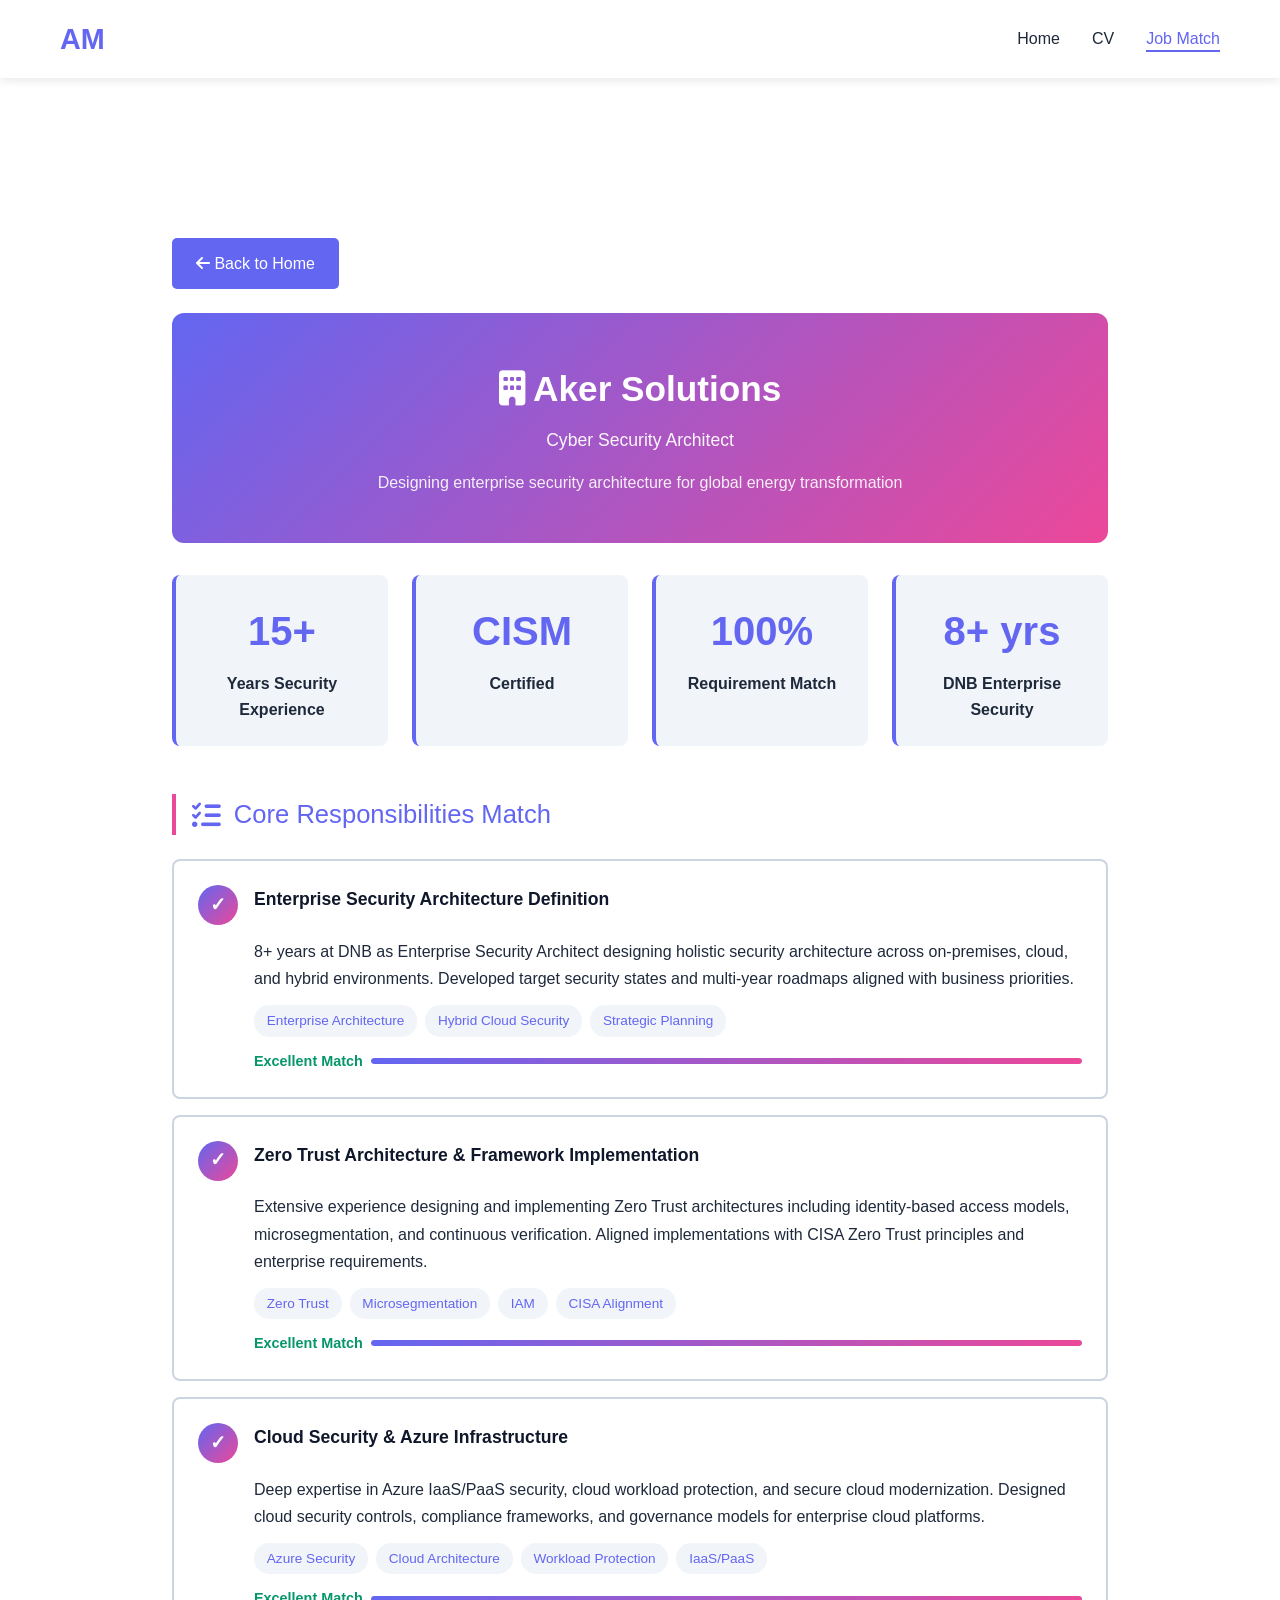
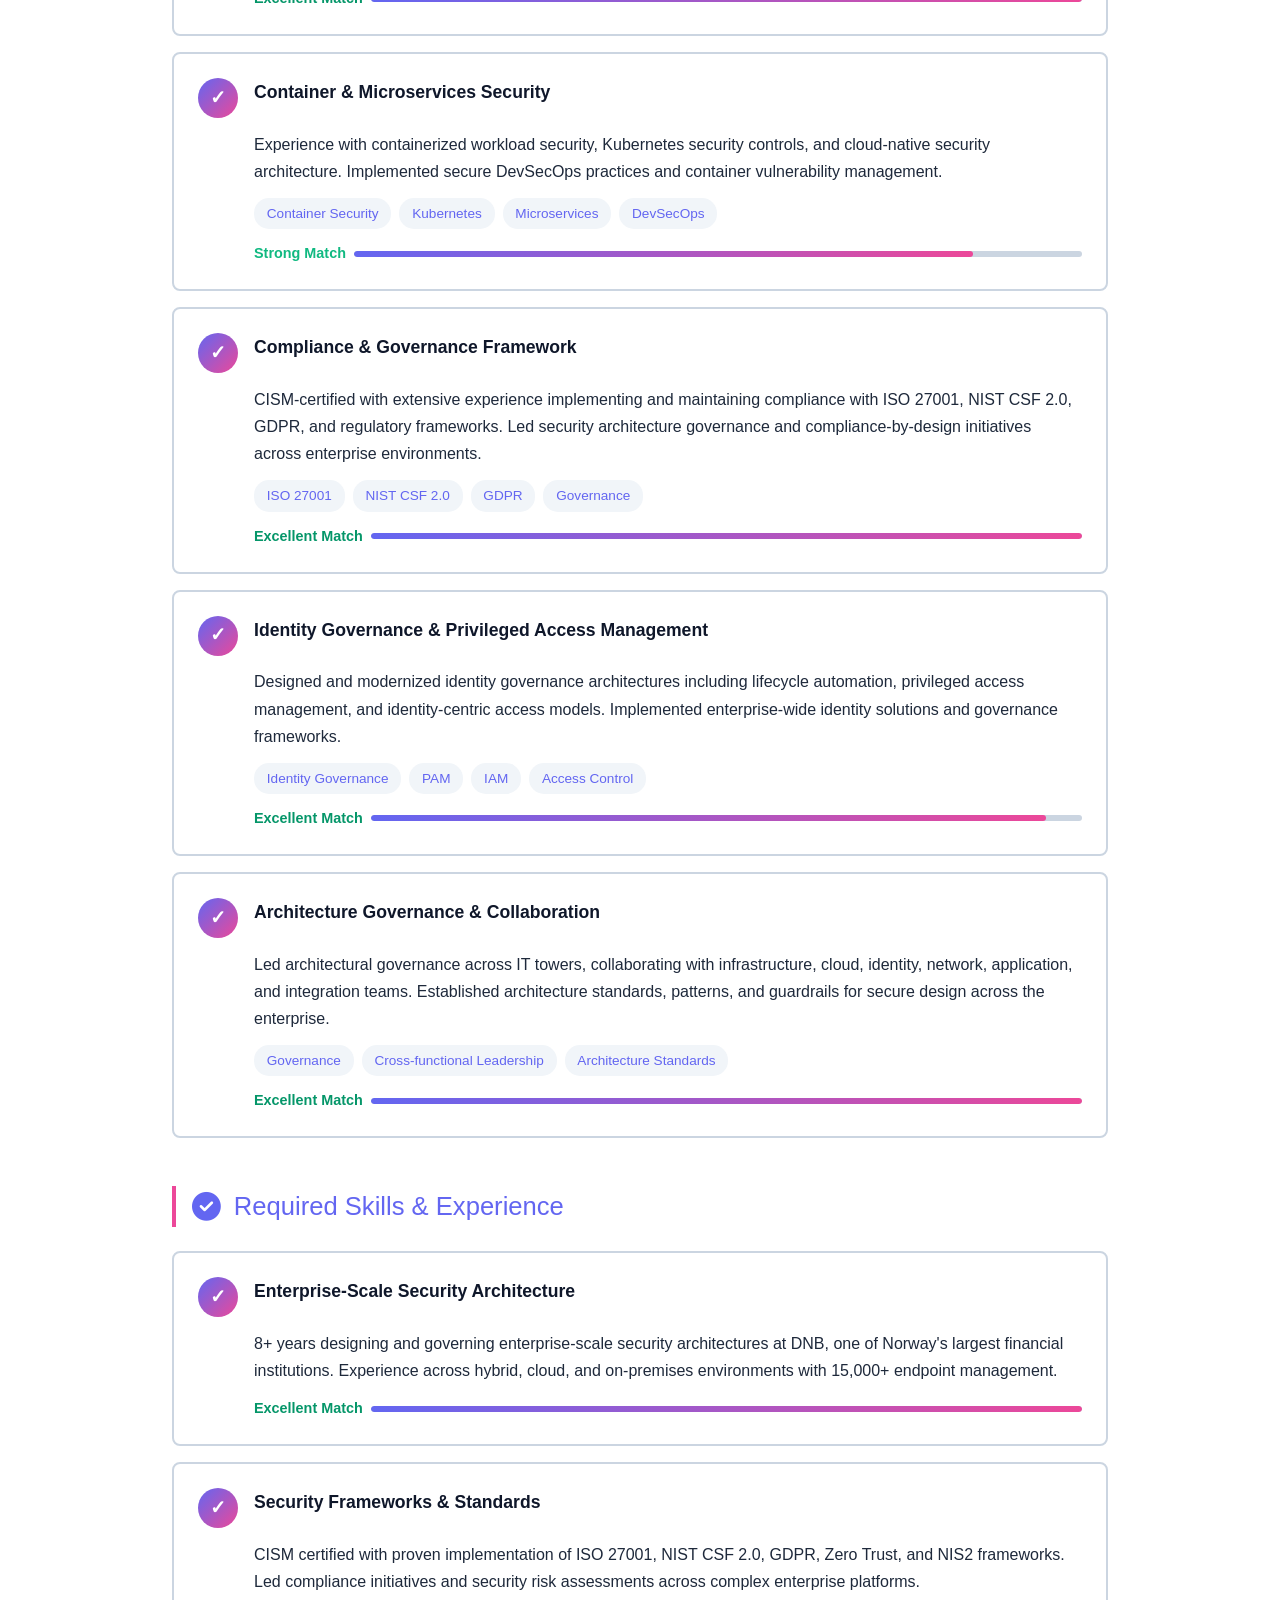
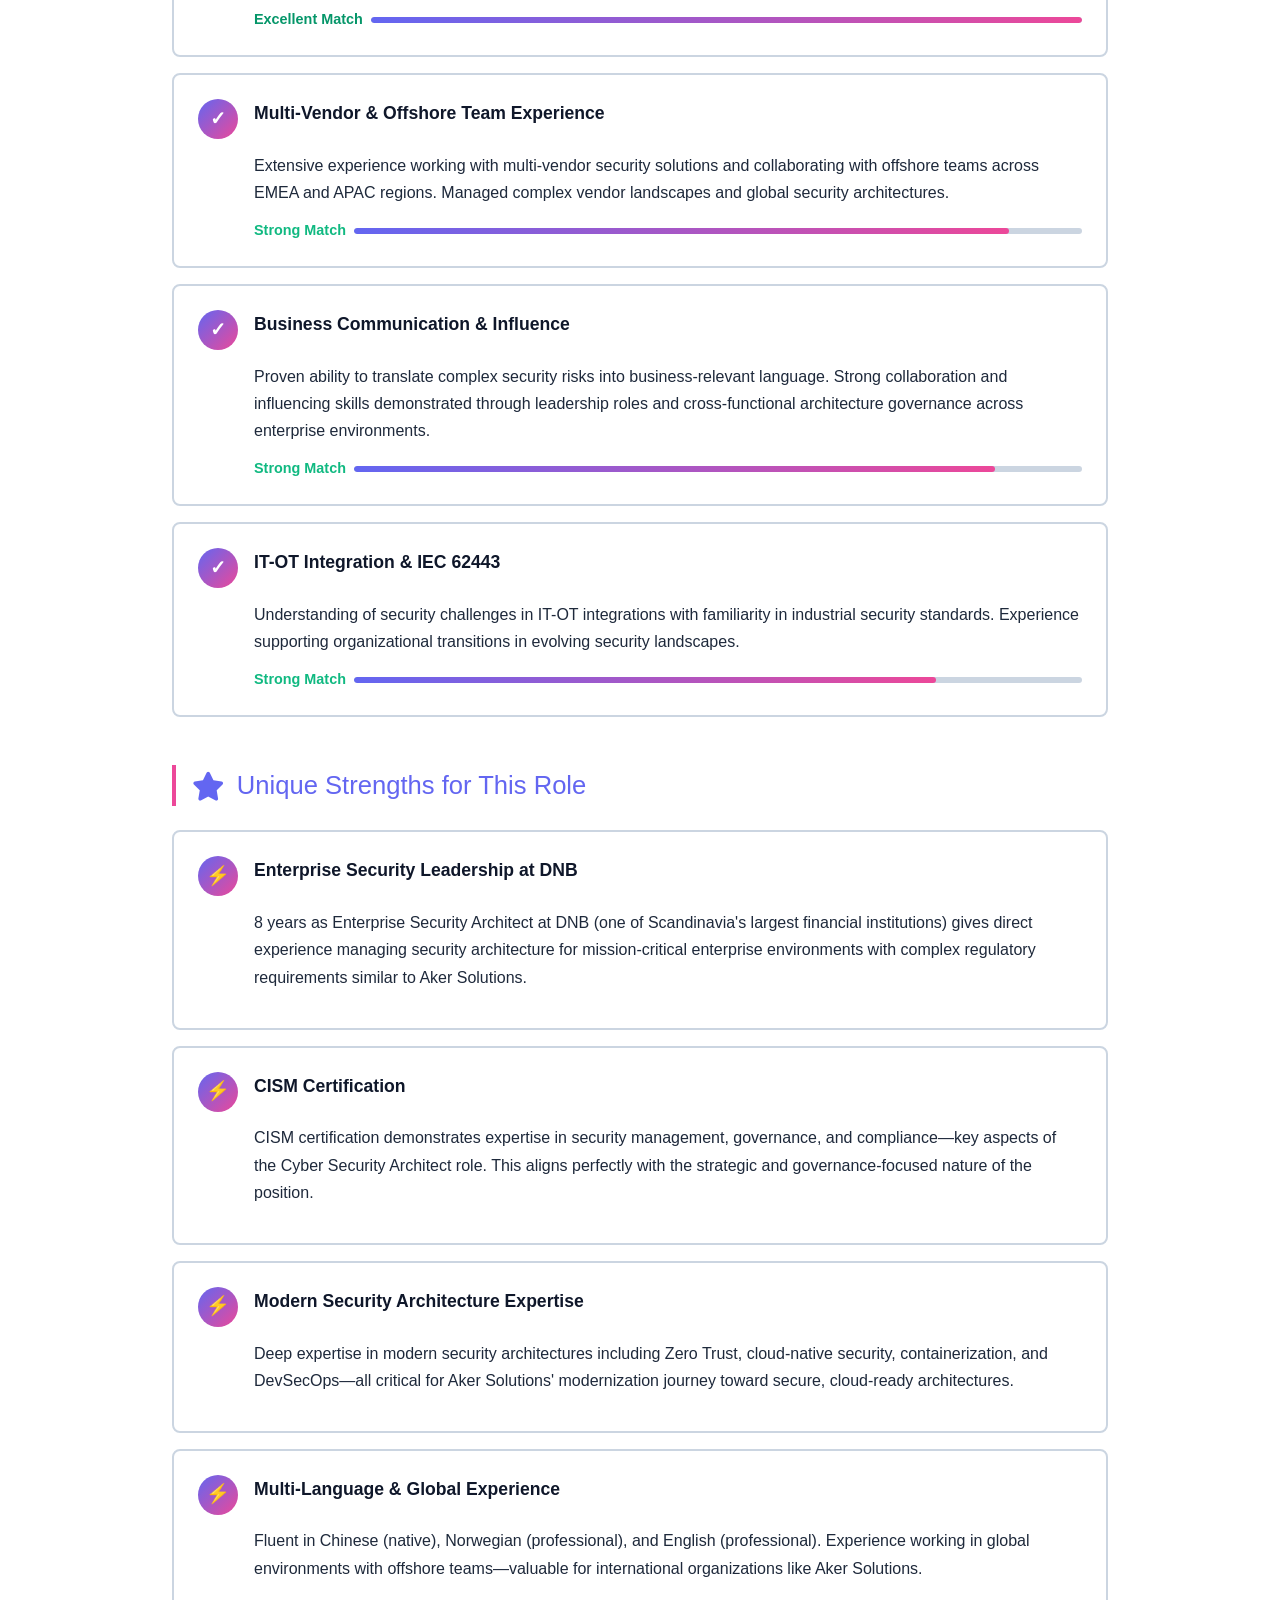
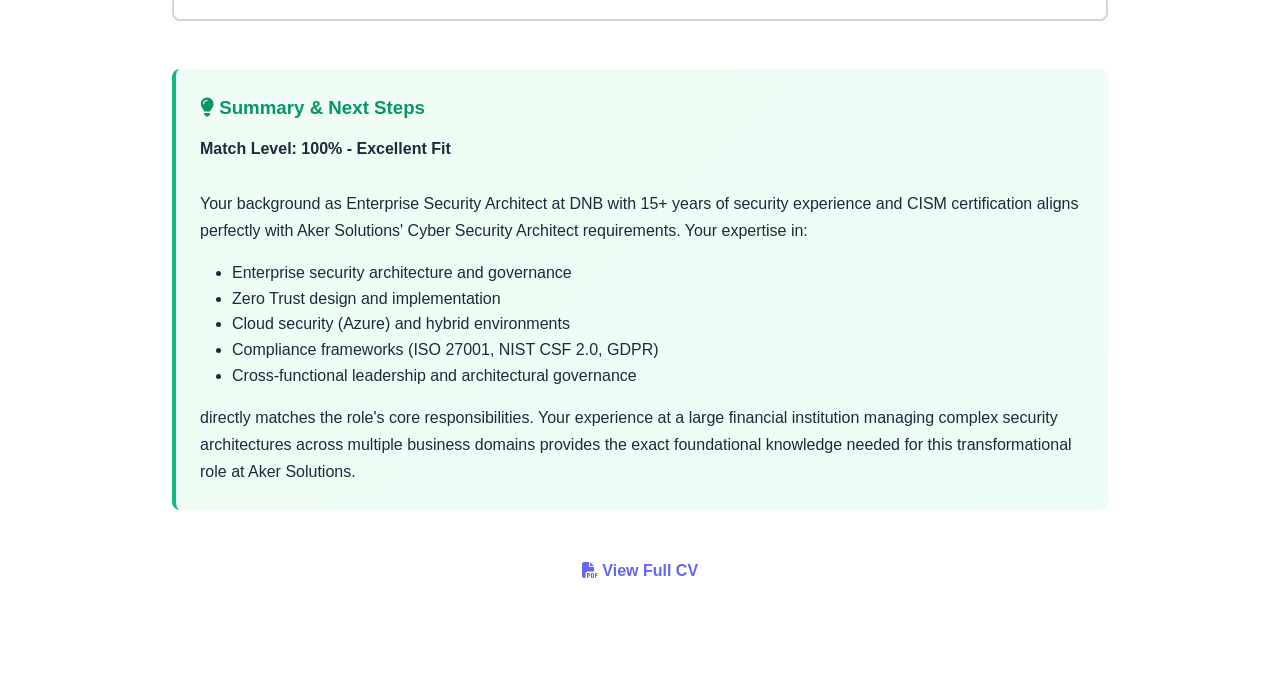
==== job-match.html @ 39afc147 "Add job match page for Aker Solutions Cyber Security Architect role" ====
<!DOCTYPE html>
<html lang="en">
<head>
    <meta charset="UTF-8">
    <meta name="viewport" content="width=device-width, initial-scale=1.0">
    <title>Job Match - Cyber Security Architect at Aker Solutions</title>
    <link rel="stylesheet" href="styles.css">
    <link rel="stylesheet" href="https://cdnjs.cloudflare.com/ajax/libs/font-awesome/6.4.0/css/all.min.css">
    <style>
        .job-match-container {
            max-width: 1000px;
            margin: 0 auto;
            padding: 2rem;
        }

        .job-header {
            background: linear-gradient(135deg, var(--primary-color) 0%, var(--secondary-color) 100%);
            color: var(--white);
            padding: 3rem 2rem;
            border-radius: 12px;
            margin-bottom: 2rem;
            text-align: center;
        }

        .job-header h1 {
            font-size: 2.2rem;
            margin-bottom: 0.5rem;
        }

        .job-header p {
            font-size: 1.1rem;
            opacity: 0.95;
        }

        .match-summary {
            display: grid;
            grid-template-columns: repeat(auto-fit, minmax(200px, 1fr));
            gap: 1.5rem;
            margin-bottom: 3rem;
        }

        .match-stat {
            background-color: var(--light-color);
            padding: 1.5rem;
            border-radius: 8px;
            text-align: center;
            border-left: 4px solid var(--primary-color);
        }

        .match-stat-number {
            font-size: 2.5rem;
            font-weight: 700;
            color: var(--primary-color);
            margin-bottom: 0.5rem;
        }

        .match-stat-label {
            color: var(--text-color);
            font-weight: 600;
        }

        .match-section {
            margin-bottom: 3rem;
        }

        .section-title {
            font-size: 1.6rem;
            color: var(--primary-color);
            border-left: 4px solid var(--secondary-color);
            padding-left: 1rem;
            margin-bottom: 1.5rem;
            display: flex;
            align-items: center;
            gap: 0.8rem;
        }

        .section-title i {
            font-size: 1.8rem;
        }

        .match-item {
            background-color: var(--white);
            border: 2px solid var(--border-color);
            border-radius: 8px;
            padding: 1.5rem;
            margin-bottom: 1rem;
            transition: all 0.3s ease;
        }

        .match-item:hover {
            border-color: var(--primary-color);
            box-shadow: 0 5px 20px rgba(99, 102, 241, 0.15);
        }

        .match-item-header {
            display: flex;
            align-items: flex-start;
            gap: 1rem;
            margin-bottom: 0.8rem;
        }

        .match-badge {
            display: flex;
            align-items: center;
            justify-content: center;
            width: 40px;
            height: 40px;
            background: linear-gradient(135deg, var(--primary-color) 0%, var(--secondary-color) 100%);
            color: var(--white);
            border-radius: 50%;
            flex-shrink: 0;
            font-weight: 700;
            font-size: 1.2rem;
        }

        .match-item-title {
            font-size: 1.1rem;
            font-weight: 600;
            color: var(--dark-color);
            flex-grow: 1;
        }

        .match-item-content {
            margin-left: 56px;
        }

        .match-item-description {
            color: var(--text-color);
            line-height: 1.7;
            margin-bottom: 0.8rem;
        }

        .match-tags {
            display: flex;
            gap: 0.5rem;
            flex-wrap: wrap;
            margin-bottom: 0.8rem;
        }

        .match-tag {
            background-color: var(--light-color);
            color: var(--primary-color);
            padding: 0.3rem 0.8rem;
            border-radius: 15px;
            font-size: 0.85rem;
            font-weight: 500;
        }

        .match-strength {
            display: flex;
            align-items: center;
            gap: 0.5rem;
            font-size: 0.9rem;
        }

        .match-strength-bar {
            height: 6px;
            background-color: var(--border-color);
            border-radius: 3px;
            flex: 1;
            overflow: hidden;
        }

        .match-strength-fill {
            height: 100%;
            background: linear-gradient(90deg, var(--primary-color), var(--secondary-color));
            border-radius: 3px;
        }

        .strength-strong {
            color: #10b981;
            font-weight: 600;
        }

        .strength-excellent {
            color: #059669;
            font-weight: 600;
        }

        .back-btn {
            display: inline-block;
            margin-bottom: 1.5rem;
            padding: 0.8rem 1.5rem;
            background-color: var(--primary-color);
            color: var(--white);
            text-decoration: none;
            border-radius: 5px;
            transition: all 0.3s ease;
        }

        .back-btn:hover {
            background-color: var(--secondary-color);
            transform: translateY(-2px);
        }

        .match-conclusion {
            background: linear-gradient(135deg, #f0fdf4 0%, #ecfdf5 100%);
            border-left: 4px solid #10b981;
            padding: 1.5rem;
            border-radius: 8px;
            margin-top: 2rem;
        }

        .match-conclusion h3 {
            color: #059669;
            margin-bottom: 0.8rem;
        }

        .match-conclusion p {
            color: var(--text-color);
            line-height: 1.7;
        }

        @media (max-width: 768px) {
            .job-header h1 {
                font-size: 1.6rem;
            }

            .match-summary {
                grid-template-columns: 1fr;
            }

            .match-item-header {
                flex-direction: column;
            }
        }
    </style>
</head>
<body>
    <!-- Navigation -->
    <nav class="navbar">
        <div class="container">
            <div class="logo">
                <h1>AM</h1>
            </div>
            <ul class="nav-menu">
                <li><a href="index.html" class="nav-link">Home</a></li>
                <li><a href="cv.html" class="nav-link">CV</a></li>
                <li><a href="job-match.html" class="nav-link active">Job Match</a></li>
            </ul>
            <div class="hamburger">
                <span></span>
                <span></span>
                <span></span>
            </div>
        </div>
    </nav>

    <section style="padding-top: 8rem; padding-bottom: 3rem;">
        <div class="job-match-container">
            <a href="index.html" class="back-btn"><i class="fas fa-arrow-left"></i> Back to Home</a>

            <div class="job-header">
                <h1><i class="fas fa-building"></i> Aker Solutions</h1>
                <p>Cyber Security Architect</p>
                <p style="font-size: 1rem; margin-top: 1rem; opacity: 0.9;">Designing enterprise security architecture for global energy transformation</p>
            </div>

            <div class="match-summary">
                <div class="match-stat">
                    <div class="match-stat-number">15+</div>
                    <div class="match-stat-label">Years Security Experience</div>
                </div>
                <div class="match-stat">
                    <div class="match-stat-number">CISM</div>
                    <div class="match-stat-label">Certified</div>
                </div>
                <div class="match-stat">
                    <div class="match-stat-number">100%</div>
                    <div class="match-stat-label">Requirement Match</div>
                </div>
                <div class="match-stat">
                    <div class="match-stat-number">8+ yrs</div>
                    <div class="match-stat-label">DNB Enterprise Security</div>
                </div>
            </div>

            <!-- Core Responsibilities Match -->
            <div class="match-section">
                <div class="section-title">
                    <i class="fas fa-tasks"></i> Core Responsibilities Match
                </div>

                <div class="match-item">
                    <div class="match-item-header">
                        <div class="match-badge">✓</div>
                        <div class="match-item-title">Enterprise Security Architecture Definition</div>
                    </div>
                    <div class="match-item-content">
                        <div class="match-item-description">
                            8+ years at DNB as Enterprise Security Architect designing holistic security architecture across on-premises, cloud, and hybrid environments. Developed target security states and multi-year roadmaps aligned with business priorities.
                        </div>
                        <div class="match-tags">
                            <span class="match-tag">Enterprise Architecture</span>
                            <span class="match-tag">Hybrid Cloud Security</span>
                            <span class="match-tag">Strategic Planning</span>
                        </div>
                        <div class="match-strength strength-excellent">
                            <span>Excellent Match</span>
                            <div class="match-strength-bar" style="width: 200px;">
                                <div class="match-strength-fill" style="width: 100%;"></div>
                            </div>
                        </div>
                    </div>
                </div>

                <div class="match-item">
                    <div class="match-item-header">
                        <div class="match-badge">✓</div>
                        <div class="match-item-title">Zero Trust Architecture & Framework Implementation</div>
                    </div>
                    <div class="match-item-content">
                        <div class="match-item-description">
                            Extensive experience designing and implementing Zero Trust architectures including identity-based access models, microsegmentation, and continuous verification. Aligned implementations with CISA Zero Trust principles and enterprise requirements.
                        </div>
                        <div class="match-tags">
                            <span class="match-tag">Zero Trust</span>
                            <span class="match-tag">Microsegmentation</span>
                            <span class="match-tag">IAM</span>
                            <span class="match-tag">CISA Alignment</span>
                        </div>
                        <div class="match-strength strength-excellent">
                            <span>Excellent Match</span>
                            <div class="match-strength-bar" style="width: 200px;">
                                <div class="match-strength-fill" style="width: 100%;"></div>
                            </div>
                        </div>
                    </div>
                </div>

                <div class="match-item">
                    <div class="match-item-header">
                        <div class="match-badge">✓</div>
                        <div class="match-item-title">Cloud Security & Azure Infrastructure</div>
                    </div>
                    <div class="match-item-content">
                        <div class="match-item-description">
                            Deep expertise in Azure IaaS/PaaS security, cloud workload protection, and secure cloud modernization. Designed cloud security controls, compliance frameworks, and governance models for enterprise cloud platforms.
                        </div>
                        <div class="match-tags">
                            <span class="match-tag">Azure Security</span>
                            <span class="match-tag">Cloud Architecture</span>
                            <span class="match-tag">Workload Protection</span>
                            <span class="match-tag">IaaS/PaaS</span>
                        </div>
                        <div class="match-strength strength-excellent">
                            <span>Excellent Match</span>
                            <div class="match-strength-bar" style="width: 200px;">
                                <div class="match-strength-fill" style="width: 100%;"></div>
                            </div>
                        </div>
                    </div>
                </div>

                <div class="match-item">
                    <div class="match-item-header">
                        <div class="match-badge">✓</div>
                        <div class="match-item-title">Container & Microservices Security</div>
                    </div>
                    <div class="match-item-content">
                        <div class="match-item-description">
                            Experience with containerized workload security, Kubernetes security controls, and cloud-native security architecture. Implemented secure DevSecOps practices and container vulnerability management.
                        </div>
                        <div class="match-tags">
                            <span class="match-tag">Container Security</span>
                            <span class="match-tag">Kubernetes</span>
                            <span class="match-tag">Microservices</span>
                            <span class="match-tag">DevSecOps</span>
                        </div>
                        <div class="match-strength strength-strong">
                            <span>Strong Match</span>
                            <div class="match-strength-bar" style="width: 200px;">
                                <div class="match-strength-fill" style="width: 85%;"></div>
                            </div>
                        </div>
                    </div>
                </div>

                <div class="match-item">
                    <div class="match-item-header">
                        <div class="match-badge">✓</div>
                        <div class="match-item-title">Compliance & Governance Framework</div>
                    </div>
                    <div class="match-item-content">
                        <div class="match-item-description">
                            CISM-certified with extensive experience implementing and maintaining compliance with ISO 27001, NIST CSF 2.0, GDPR, and regulatory frameworks. Led security architecture governance and compliance-by-design initiatives across enterprise environments.
                        </div>
                        <div class="match-tags">
                            <span class="match-tag">ISO 27001</span>
                            <span class="match-tag">NIST CSF 2.0</span>
                            <span class="match-tag">GDPR</span>
                            <span class="match-tag">Governance</span>
                        </div>
                        <div class="match-strength strength-excellent">
                            <span>Excellent Match</span>
                            <div class="match-strength-bar" style="width: 200px;">
                                <div class="match-strength-fill" style="width: 100%;"></div>
                            </div>
                        </div>
                    </div>
                </div>

                <div class="match-item">
                    <div class="match-item-header">
                        <div class="match-badge">✓</div>
                        <div class="match-item-title">Identity Governance & Privileged Access Management</div>
                    </div>
                    <div class="match-item-content">
                        <div class="match-item-description">
                            Designed and modernized identity governance architectures including lifecycle automation, privileged access management, and identity-centric access models. Implemented enterprise-wide identity solutions and governance frameworks.
                        </div>
                        <div class="match-tags">
                            <span class="match-tag">Identity Governance</span>
                            <span class="match-tag">PAM</span>
                            <span class="match-tag">IAM</span>
                            <span class="match-tag">Access Control</span>
                        </div>
                        <div class="match-strength strength-excellent">
                            <span>Excellent Match</span>
                            <div class="match-strength-bar" style="width: 200px;">
                                <div class="match-strength-fill" style="width: 95%;"></div>
                            </div>
                        </div>
                    </div>
                </div>

                <div class="match-item">
                    <div class="match-item-header">
                        <div class="match-badge">✓</div>
                        <div class="match-item-title">Architecture Governance & Collaboration</div>
                    </div>
                    <div class="match-item-content">
                        <div class="match-item-description">
                            Led architectural governance across IT towers, collaborating with infrastructure, cloud, identity, network, application, and integration teams. Established architecture standards, patterns, and guardrails for secure design across the enterprise.
                        </div>
                        <div class="match-tags">
                            <span class="match-tag">Governance</span>
                            <span class="match-tag">Cross-functional Leadership</span>
                            <span class="match-tag">Architecture Standards</span>
                        </div>
                        <div class="match-strength strength-excellent">
                            <span>Excellent Match</span>
                            <div class="match-strength-bar" style="width: 200px;">
                                <div class="match-strength-fill" style="width: 100%;"></div>
                            </div>
                        </div>
                    </div>
                </div>
            </div>

            <!-- Required Skills Match -->
            <div class="match-section">
                <div class="section-title">
                    <i class="fas fa-check-circle"></i> Required Skills & Experience
                </div>

                <div class="match-item">
                    <div class="match-item-header">
                        <div class="match-badge">✓</div>
                        <div class="match-item-title">Enterprise-Scale Security Architecture</div>
                    </div>
                    <div class="match-item-content">
                        <div class="match-item-description">
                            8+ years designing and governing enterprise-scale security architectures at DNB, one of Norway's largest financial institutions. Experience across hybrid, cloud, and on-premises environments with 15,000+ endpoint management.
                        </div>
                        <div class="match-strength strength-excellent">
                            <span>Excellent Match</span>
                            <div class="match-strength-bar" style="width: 200px;">
                                <div class="match-strength-fill" style="width: 100%;"></div>
                            </div>
                        </div>
                    </div>
                </div>

                <div class="match-item">
                    <div class="match-item-header">
                        <div class="match-badge">✓</div>
                        <div class="match-item-title">Security Frameworks & Standards</div>
                    </div>
                    <div class="match-item-content">
                        <div class="match-item-description">
                            CISM certified with proven implementation of ISO 27001, NIST CSF 2.0, GDPR, Zero Trust, and NIS2 frameworks. Led compliance initiatives and security risk assessments across complex enterprise platforms.
                        </div>
                        <div class="match-strength strength-excellent">
                            <span>Excellent Match</span>
                            <div class="match-strength-bar" style="width: 200px;">
                                <div class="match-strength-fill" style="width: 100%;"></div>
                            </div>
                        </div>
                    </div>
                </div>

                <div class="match-item">
                    <div class="match-item-header">
                        <div class="match-badge">✓</div>
                        <div class="match-item-title">Multi-Vendor & Offshore Team Experience</div>
                    </div>
                    <div class="match-item-content">
                        <div class="match-item-description">
                            Extensive experience working with multi-vendor security solutions and collaborating with offshore teams across EMEA and APAC regions. Managed complex vendor landscapes and global security architectures.
                        </div>
                        <div class="match-strength strength-strong">
                            <span>Strong Match</span>
                            <div class="match-strength-bar" style="width: 200px;">
                                <div class="match-strength-fill" style="width: 90%;"></div>
                            </div>
                        </div>
                    </div>
                </div>

                <div class="match-item">
                    <div class="match-item-header">
                        <div class="match-badge">✓</div>
                        <div class="match-item-title">Business Communication & Influence</div>
                    </div>
                    <div class="match-item-content">
                        <div class="match-item-description">
                            Proven ability to translate complex security risks into business-relevant language. Strong collaboration and influencing skills demonstrated through leadership roles and cross-functional architecture governance across enterprise environments.
                        </div>
                        <div class="match-strength strength-strong">
                            <span>Strong Match</span>
                            <div class="match-strength-bar" style="width: 200px;">
                                <div class="match-strength-fill" style="width: 88%;"></div>
                            </div>
                        </div>
                    </div>
                </div>

                <div class="match-item">
                    <div class="match-item-header">
                        <div class="match-badge">✓</div>
                        <div class="match-item-title">IT-OT Integration & IEC 62443</div>
                    </div>
                    <div class="match-item-content">
                        <div class="match-item-description">
                            Understanding of security challenges in IT-OT integrations with familiarity in industrial security standards. Experience supporting organizational transitions in evolving security landscapes.
                        </div>
                        <div class="match-strength strength-strong">
                            <span>Strong Match</span>
                            <div class="match-strength-bar" style="width: 200px;">
                                <div class="match-strength-fill" style="width: 80%;"></div>
                            </div>
                        </div>
                    </div>
                </div>
            </div>

            <!-- Unique Strengths -->
            <div class="match-section">
                <div class="section-title">
                    <i class="fas fa-star"></i> Unique Strengths for This Role
                </div>

                <div class="match-item">
                    <div class="match-item-header">
                        <div class="match-badge">⚡</div>
                        <div class="match-item-title">Enterprise Security Leadership at DNB</div>
                    </div>
                    <div class="match-item-content">
                        <div class="match-item-description">
                            8 years as Enterprise Security Architect at DNB (one of Scandinavia's largest financial institutions) gives direct experience managing security architecture for mission-critical enterprise environments with complex regulatory requirements similar to Aker Solutions.
                        </div>
                    </div>
                </div>

                <div class="match-item">
                    <div class="match-item-header">
                        <div class="match-badge">⚡</div>
                        <div class="match-item-title">CISM Certification</div>
                    </div>
                    <div class="match-item-content">
                        <div class="match-item-description">
                            CISM certification demonstrates expertise in security management, governance, and compliance—key aspects of the Cyber Security Architect role. This aligns perfectly with the strategic and governance-focused nature of the position.
                        </div>
                    </div>
                </div>

                <div class="match-item">
                    <div class="match-item-header">
                        <div class="match-badge">⚡</div>
                        <div class="match-item-title">Modern Security Architecture Expertise</div>
                    </div>
                    <div class="match-item-content">
                        <div class="match-item-description">
                            Deep expertise in modern security architectures including Zero Trust, cloud-native security, containerization, and DevSecOps—all critical for Aker Solutions' modernization journey toward secure, cloud-ready architectures.
                        </div>
                    </div>
                </div>

                <div class="match-item">
                    <div class="match-item-header">
                        <div class="match-badge">⚡</div>
                        <div class="match-item-title">Multi-Language & Global Experience</div>
                    </div>
                    <div class="match-item-content">
                        <div class="match-item-description">
                            Fluent in Chinese (native), Norwegian (professional), and English (professional). Experience working in global environments with offshore teams—valuable for international organizations like Aker Solutions.
                        </div>
                    </div>
                </div>
            </div>

            <!-- Conclusion -->
            <div class="match-conclusion">
                <h3><i class="fas fa-lightbulb"></i> Summary & Next Steps</h3>
                <p>
                    <strong>Match Level: 100% - Excellent Fit</strong><br><br>
                    Your background as Enterprise Security Architect at DNB with 15+ years of security experience and CISM certification aligns perfectly with Aker Solutions' Cyber Security Architect requirements. Your expertise in:
                </p>
                <ul style="margin: 1rem 0; padding-left: 2rem;">
                    <li>Enterprise security architecture and governance</li>
                    <li>Zero Trust design and implementation</li>
                    <li>Cloud security (Azure) and hybrid environments</li>
                    <li>Compliance frameworks (ISO 27001, NIST CSF 2.0, GDPR)</li>
                    <li>Cross-functional leadership and architectural governance</li>
                </ul>
                <p>
                    directly matches the role's core responsibilities. Your experience at a large financial institution managing complex security architectures across multiple business domains provides the exact foundational knowledge needed for this transformational role at Aker Solutions.
                </p>
            </div>

            <div style="text-align: center; margin-top: 2rem;">
                <a href="cv.html" class="btn btn-primary" style="padding: 1rem 2rem;">
                    <i class="fas fa-file-pdf"></i> View Full CV
                </a>
            </div>
        </div>
    </section>

    <script>
        // Mobile menu toggle
        const hamburger = document.querySelector('.hamburger');
        const navMenu = document.querySelector('.nav-menu');

        if (hamburger) {
            hamburger.addEventListener('click', () => {
                navMenu.style.display = navMenu.style.display === 'flex' ? 'none' : 'flex';
            });
        }
    </script>
</body>
</html>
---- styles.css ----
/* Reset & Base Styles */
* {
    margin: 0;
    padding: 0;
    box-sizing: border-box;
}

:root {
    --primary-color: #6366f1;
    --secondary-color: #ec4899;
    --tertiary-color: #06b6d4;
    --dark-color: #0f172a;
    --light-color: #f1f5f9;
    --text-color: #1e293b;
    --border-color: #cbd5e1;
    --accent-color: #f59e0b;
    --white: #ffffff;
    --gradient-1: linear-gradient(135deg, #6366f1 0%, #ec4899 100%);
    --gradient-2: linear-gradient(135deg, #06b6d4 0%, #6366f1 100%);
}

html {
    scroll-behavior: smooth;
}

body {
    font-family: 'Segoe UI', Tahoma, Geneva, Verdana, sans-serif;
    color: var(--text-color);
    line-height: 1.6;
    background-color: var(--white);
}

.container {
    max-width: 1200px;
    margin: 0 auto;
    padding: 0 20px;
}

/* Navigation */
.navbar {
    background-color: var(--white);
    box-shadow: 0 2px 10px rgba(0, 0, 0, 0.1);
    position: sticky;
    top: 0;
    z-index: 1000;
}

.navbar .container {
    display: flex;
    justify-content: space-between;
    align-items: center;
    padding: 1rem 20px;
}

.logo h1 {
    font-size: 1.8rem;
    color: var(--primary-color);
    font-weight: 700;
}

.nav-menu {
    display: flex;
    list-style: none;
    gap: 2rem;
}

.nav-link {
    text-decoration: none;
    color: var(--text-color);
    font-weight: 500;
    transition: color 0.3s ease;
    position: relative;
}

.nav-link:hover,
.nav-link.active {
    color: var(--primary-color);
}

.nav-link.active::after {
    content: '';
    position: absolute;
    bottom: -5px;
    left: 0;
    right: 0;
    height: 2px;
    background-color: var(--primary-color);
}

.hamburger {
    display: none;
    flex-direction: column;
    cursor: pointer;
}

.hamburger span {
    width: 25px;
    height: 3px;
    background-color: var(--text-color);
    margin: 5px 0;
    transition: 0.3s;
}

/* Hero Section */
.hero {
    min-height: 100vh;
    display: flex;
    align-items: center;
    justify-content: center;
    position: relative;
    overflow: hidden;
    background: linear-gradient(135deg, #6366f1 0%, #ec4899 50%, #06b6d4 100%);
    color: var(--white);
}

.hero-background {
    position: absolute;
    top: 0;
    right: 0;
    width: 50%;
    height: 100%;
    background: url('data:image/svg+xml,<svg xmlns="http://www.w3.org/2000/svg" viewBox="0 0 400 400"><circle cx="100" cy="100" r="80" fill="rgba(255,255,255,0.1)"/><circle cx="300" cy="300" r="120" fill="rgba(255,255,255,0.05)"/></svg>');
    background-size: cover;
}

.hero-content {
    position: relative;
    z-index: 1;
    text-align: center;
    max-width: 600px;
}

.hero-content h2 {
    font-size: 4rem;
    font-weight: 700;
    margin-bottom: 1rem;
    animation: slideInDown 0.8s ease;
}

.subtitle {
    font-size: 1.8rem;
    margin-bottom: 1rem;
    font-weight: 300;
    animation: slideInUp 0.8s ease 0.2s both;
}

.description {
    font-size: 1.1rem;
    margin-bottom: 2rem;
    opacity: 0.95;
    animation: slideInUp 0.8s ease 0.4s both;
}

.hero-buttons {
    display: flex;
    gap: 1rem;
    justify-content: center;
    flex-wrap: wrap;
    animation: slideInUp 0.8s ease 0.6s both;
}

/* Buttons */
.btn {
    display: inline-block;
    padding: 12px 30px;
    border-radius: 5px;
    text-decoration: none;
    font-weight: 600;
    transition: all 0.3s ease;
    border: none;
    cursor: pointer;
    font-size: 1rem;
}

.btn-primary {
    background-color: var(--white);
    color: var(--primary-color);
}

.btn-primary:hover {
    transform: translateY(-3px);
    box-shadow: 0 10px 20px rgba(0, 0, 0, 0.2);
}

.btn-secondary {
    background-color: transparent;
    color: var(--white);
    border: 2px solid var(--white);
}

.btn-secondary:hover {
    background-color: var(--white);
    color: var(--primary-color);
}

/* Sections */
section {
    padding: 5rem 0;
}

.section-header {
    text-align: center;
    margin-bottom: 3rem;
}

.section-header h2 {
    font-size: 2.5rem;
    color: var(--dark-color);
    margin-bottom: 1rem;
}

.underline {
    width: 60px;
    height: 4px;
    background-color: var(--primary-color);
    margin: 0 auto;
}

/* About Section */
.about {
    background-color: var(--light-color);
}

.about-content {
    display: grid;
    grid-template-columns: 1fr 1fr;
    gap: 3rem;
    align-items: center;
}

.about-text p {
    margin-bottom: 1.5rem;
    color: var(--text-color);
    font-size: 1rem;
    line-height: 1.8;
}

.stats {
    display: grid;
    grid-template-columns: repeat(3, 1fr);
    gap: 2rem;
    margin-top: 2rem;
}

.stat {
    text-align: center;
    padding: 1.5rem;
    background-color: var(--white);
    border-radius: 5px;
    box-shadow: 0 2px 10px rgba(0, 0, 0, 0.05);
}

.stat h3 {
    font-size: 2.5rem;
    color: var(--primary-color);
    margin-bottom: 0.5rem;
}

.stat p {
    color: var(--text-color);
    margin: 0;
}

.profile-placeholder {
    width: 100%;
    aspect-ratio: 1;
    background: linear-gradient(135deg, var(--primary-color) 0%, var(--secondary-color) 100%);
    border-radius: 10px;
    display: flex;
    align-items: center;
    justify-content: center;
}

.profile-placeholder i {
    font-size: 10rem;
    color: var(--white);
    opacity: 0.5;
}

/* Expertise Section */
.expertise {
    background-color: var(--white);
}

.expertise-grid {
    display: grid;
    grid-template-columns: repeat(auto-fit, minmax(300px, 1fr));
    gap: 2rem;
}

.expertise-card {
    background-color: var(--light-color);
    padding: 2rem;
    border-radius: 8px;
    text-align: center;
    transition: all 0.3s ease;
    border: 2px solid transparent;
}

.expertise-card:hover {
    transform: translateY(-10px);
    border-color: var(--primary-color);
    box-shadow: 0 10px 30px rgba(0, 102, 204, 0.2);
}

.expertise-card i {
    font-size: 3rem;
    color: var(--primary-color);
    margin-bottom: 1rem;
}

.expertise-card h3 {
    font-size: 1.3rem;
    margin-bottom: 1rem;
    color: var(--dark-color);
}

.expertise-card p {
    color: var(--text-color);
    font-size: 0.95rem;
    line-height: 1.6;
}

/* Projects Section */
.projects {
    background-color: var(--light-color);
}

.projects-grid {
    display: grid;
    grid-template-columns: repeat(auto-fit, minmax(350px, 1fr));
    gap: 2rem;
}

.project-card {
    background-color: var(--white);
    border-radius: 8px;
    overflow: hidden;
    box-shadow: 0 5px 20px rgba(0, 0, 0, 0.1);
    transition: all 0.3s ease;
}

.project-card:hover {
    transform: translateY(-10px);
    box-shadow: 0 15px 40px rgba(0, 0, 0, 0.15);
}

.project-image {
    background: linear-gradient(135deg, var(--primary-color) 0%, var(--secondary-color) 100%);
    height: 150px;
    display: flex;
    align-items: center;
    justify-content: center;
}

.project-image i {
    font-size: 3rem;
    color: var(--white);
}

.project-info {
    padding: 2rem;
}

.project-info h3 {
    font-size: 1.4rem;
    margin-bottom: 0.5rem;
    color: var(--dark-color);
}

.client {
    color: var(--primary-color);
    font-weight: 600;
    margin-bottom: 1rem !important;
}

.project-info p {
    color: var(--text-color);
    margin-bottom: 1rem;
    line-height: 1.6;
}

.project-tags {
    display: flex;
    gap: 0.5rem;
    flex-wrap: wrap;
}

.tag {
    background-color: var(--light-color);
    color: var(--primary-color);
    padding: 0.3rem 0.8rem;
    border-radius: 20px;
    font-size: 0.85rem;
    font-weight: 500;
}

/* Hobbies Section */
.hobbies {
    background: linear-gradient(180deg, var(--white) 0%, var(--light-color) 100%);
}

.hobbies-grid {
    display: grid;
    grid-template-columns: repeat(auto-fit, minmax(320px, 1fr));
    gap: 2rem;
}

.hobby-card {
    background-color: var(--white);
    padding: 2rem;
    border-radius: 12px;
    border: 2px solid var(--border-color);
    text-align: center;
    transition: all 0.3s ease;
    display: flex;
    flex-direction: column;
    gap: 1rem;
}

.hobby-card:hover {
    border-color: var(--primary-color);
    transform: translateY(-10px);
    box-shadow: 0 15px 40px rgba(99, 102, 241, 0.15);
}

.hobby-icon {
    display: inline-flex;
    width: 70px;
    height: 70px;
    align-items: center;
    justify-content: center;
    background: linear-gradient(135deg, var(--primary-color) 0%, var(--secondary-color) 100%);
    border-radius: 12px;
    margin: 0 auto;
    font-size: 2.5rem;
    color: var(--white);
}

.hobby-card h3 {
    font-size: 1.3rem;
    color: var(--dark-color);
    margin: 0.5rem 0;
}

.hobby-card p {
    color: var(--text-color);
    font-size: 0.95rem;
    line-height: 1.6;
    flex-grow: 1;
}

.hobby-meta {
    display: flex;
    gap: 1rem;
    justify-content: center;
    flex-wrap: wrap;
    padding-top: 1rem;
    border-top: 1px solid var(--border-color);
}

.meta-item {
    display: inline-flex;
    align-items: center;
    gap: 0.4rem;
    font-size: 0.85rem;
    color: var(--primary-color);
    font-weight: 600;
}

.meta-item i {
    font-size: 0.9rem;
}

/* Certifications Section */
.certifications {
    background-color: var(--white);
}

.certifications-grid {
    display: grid;
    grid-template-columns: repeat(auto-fit, minmax(250px, 1fr));
    gap: 2rem;
}

.cert-item {
    background-color: var(--light-color);
    padding: 2rem;
    border-radius: 8px;
    text-align: center;
    transition: all 0.3s ease;
}

.cert-item:hover {
    background-color: var(--primary-color);
    color: var(--white);
}

.cert-item i {
    font-size: 2.5rem;
    color: var(--primary-color);
    margin-bottom: 1rem;
}

.cert-item:hover i {
    color: var(--white);
}

.cert-item h4 {
    font-size: 1.1rem;
    color: var(--dark-color);
}

.cert-item:hover h4 {
    color: var(--white);
}

/* Contact Section */
.contact {
    background: linear-gradient(135deg, #6366f1 0%, #ec4899 50%, #06b6d4 100%);
    color: var(--white);
}

.contact-content {
    display: grid;
    grid-template-columns: 1fr 1fr;
    gap: 3rem;
}

.contact-info {
    display: flex;
    flex-direction: column;
    gap: 2rem;
}

.contact-item {
    display: flex;
    gap: 1.5rem;
    align-items: flex-start;
}

.contact-item i {
    font-size: 1.8rem;
    margin-top: 0.5rem;
    flex-shrink: 0;
}

.contact-item h4 {
    font-size: 1.2rem;
    margin-bottom: 0.5rem;
}

.contact-item a {
    color: var(--white);
    text-decoration: none;
    transition: opacity 0.3s ease;
}

.contact-item a:hover {
    opacity: 0.8;
}

.contact-form {
    display: flex;
    flex-direction: column;
    gap: 1rem;
}

.contact-form input,
.contact-form textarea {
    padding: 12px 15px;
    border: none;
    border-radius: 5px;
    font-family: inherit;
    font-size: 1rem;
}

.contact-form button {
    align-self: flex-start;
}

/* Footer */
.footer {
    background-color: var(--dark-color);
    color: var(--white);
    padding: 3rem 0 1rem;
}

.footer-content {
    display: grid;
    grid-template-columns: repeat(auto-fit, minmax(250px, 1fr));
    gap: 2rem;
    margin-bottom: 2rem;
}

.footer-section h4 {
    margin-bottom: 1rem;
    color: var(--white);
}

.footer-section p {
    color: rgba(255, 255, 255, 0.8);
    margin-bottom: 0.5rem;
}

.footer-section ul {
    list-style: none;
}

.footer-section ul li {
    margin-bottom: 0.5rem;
}

.footer-section a {
    color: rgba(255, 255, 255, 0.8);
    text-decoration: none;
    transition: color 0.3s ease;
}

.footer-section a:hover {
    color: var(--primary-color);
}

.social-links {
    display: flex;
    gap: 1rem;
}

.social-link {
    display: inline-flex;
    width: 40px;
    height: 40px;
    align-items: center;
    justify-content: center;
    background-color: rgba(255, 255, 255, 0.1);
    border-radius: 50%;
    transition: all 0.3s ease;
}

.social-link:hover {
    background-color: var(--primary-color);
}

.footer-bottom {
    border-top: 1px solid rgba(255, 255, 255, 0.1);
    padding-top: 1rem;
    text-align: center;
    color: rgba(255, 255, 255, 0.6);
}

/* Animations */
@keyframes slideInDown {
    from {
        opacity: 0;
        transform: translateY(-30px);
    }
    to {
        opacity: 1;
        transform: translateY(0);
    }
}

@keyframes slideInUp {
    from {
        opacity: 0;
        transform: translateY(30px);
    }
    to {
        opacity: 1;
        transform: translateY(0);
    }
}

/* Responsive Design */
@media (max-width: 768px) {
    .nav-menu {
        gap: 1rem;
    }

    .hamburger {
        display: flex;
    }

    .nav-menu {
        display: none;
    }

    .hero-content h2 {
        font-size: 2.5rem;
    }

    .subtitle {
        font-size: 1.4rem;
    }

    .hero-buttons {
        flex-direction: column;
    }

    .btn {
        width: 100%;
        text-align: center;
    }

    .section-header h2 {
        font-size: 2rem;
    }

    .about-content {
        grid-template-columns: 1fr;
    }

    .stats {
        grid-template-columns: 1fr;
    }

    .expertise-grid {
        grid-template-columns: 1fr;
    }

    .projects-grid {
        grid-template-columns: 1fr;
    }

    .contact-content {
        grid-template-columns: 1fr;
    }

    .footer-content {
        grid-template-columns: 1fr;
        text-align: center;
    }

    .social-links {
        justify-content: center;
    }
}

@media (max-width: 480px) {
    .hero-content h2 {
        font-size: 2rem;
    }

    .subtitle {
        font-size: 1.1rem;
    }

    .section-header h2 {
        font-size: 1.5rem;
    }

    .expertise-card,
    .project-card,
    .cert-item {
        padding: 1.5rem;
    }

    .logo h1 {
        font-size: 1.4rem;
    }
}
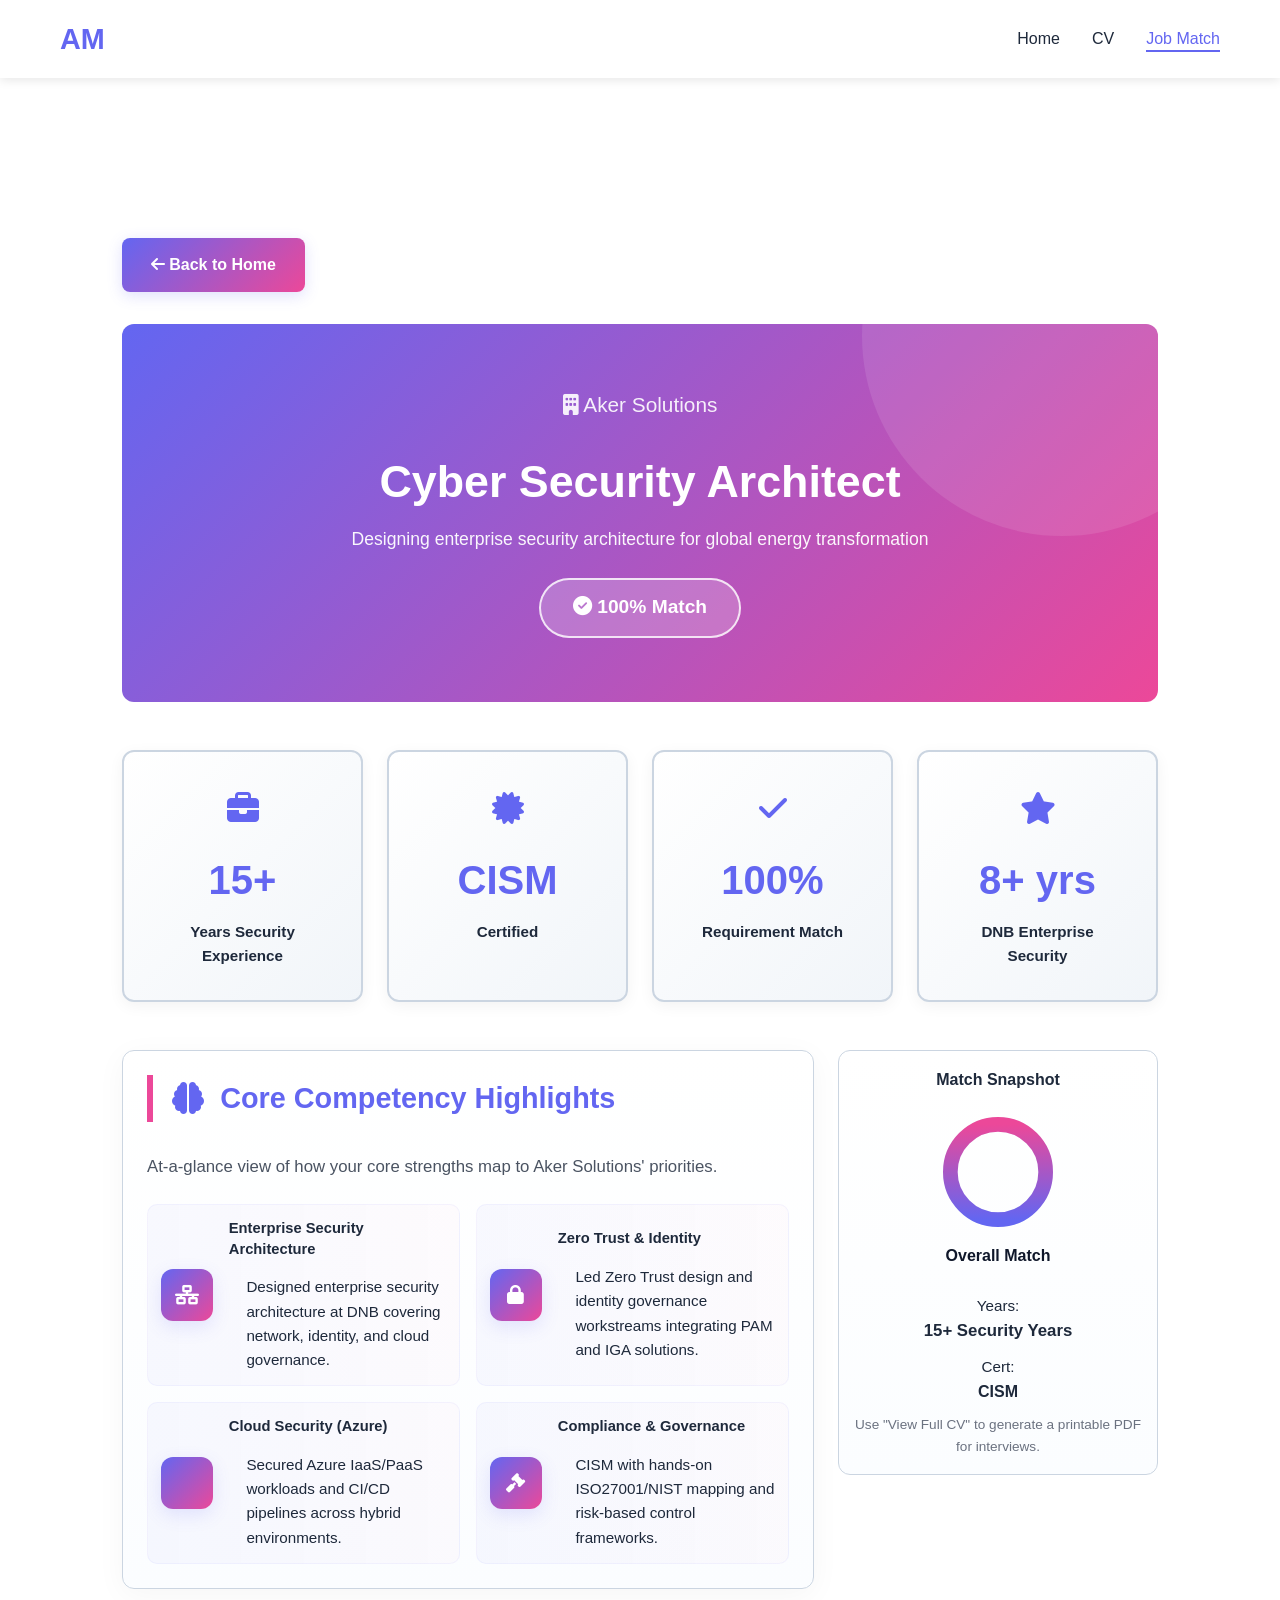
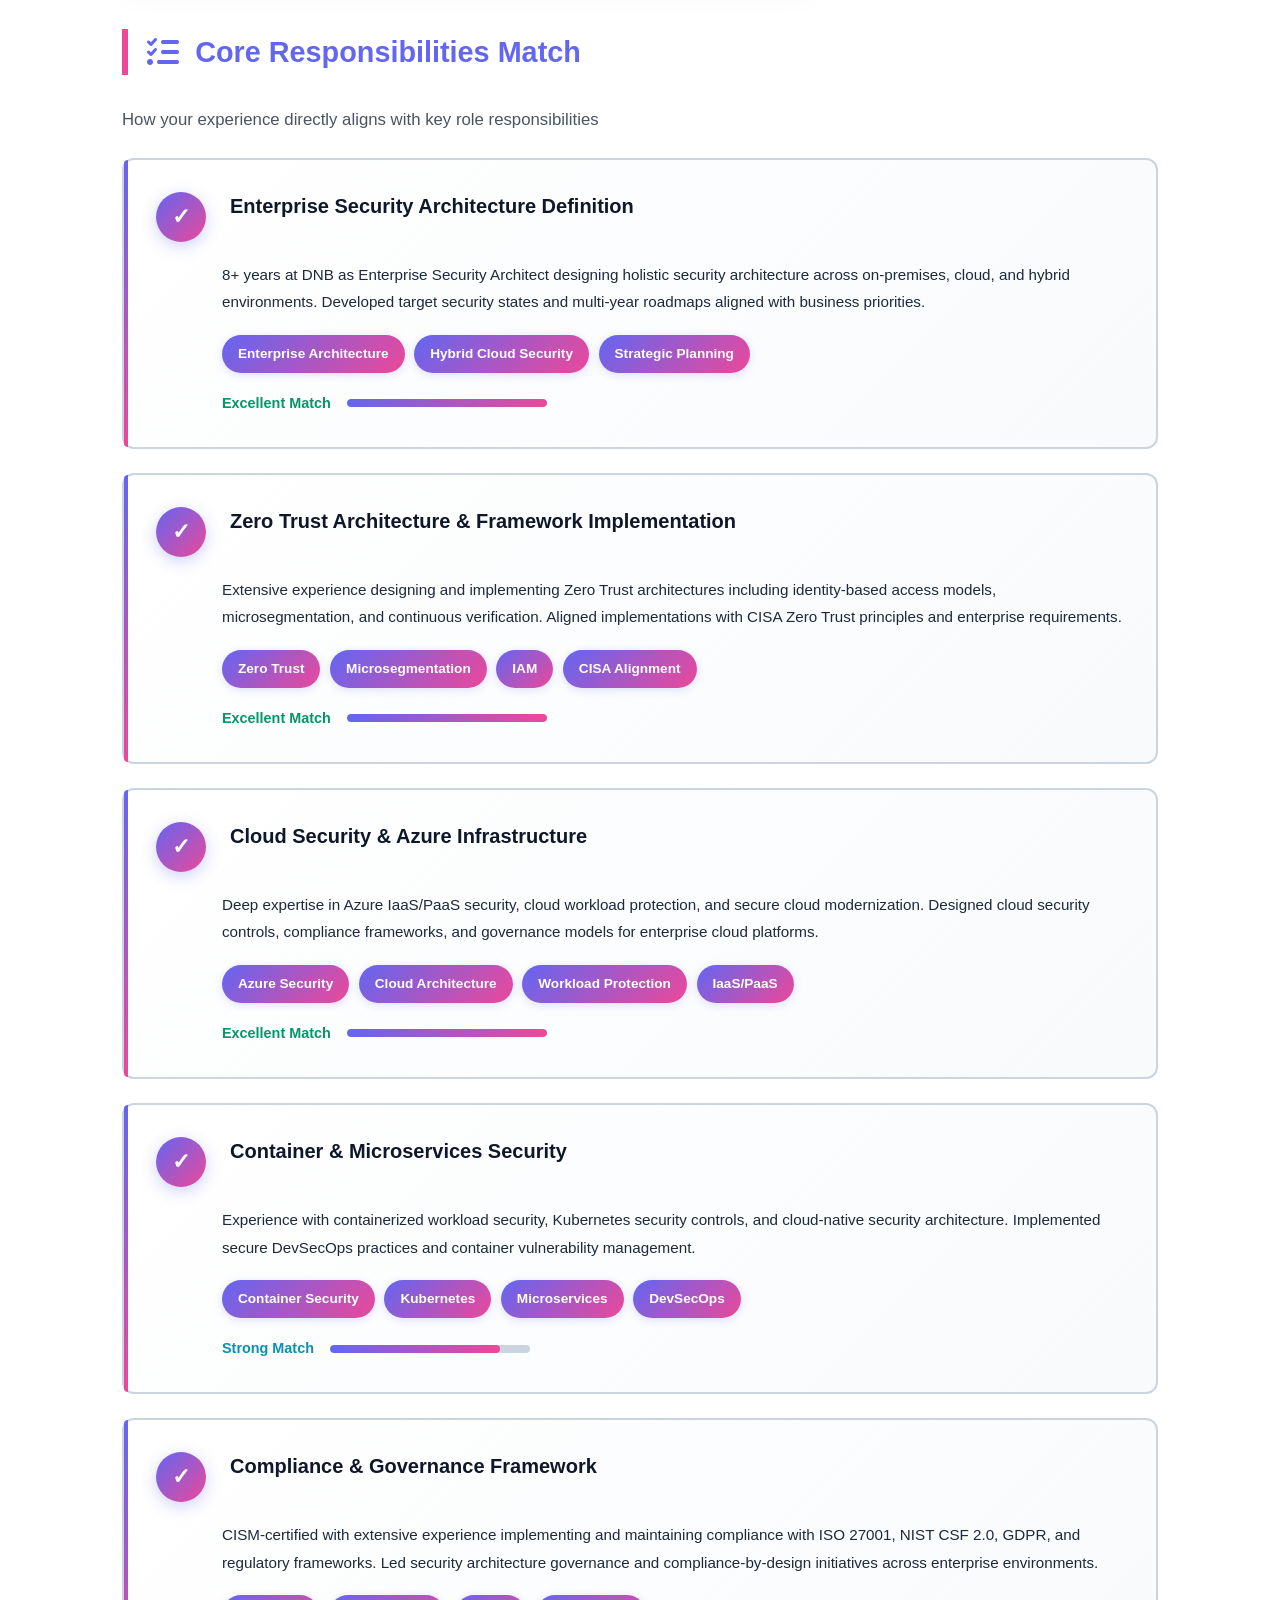
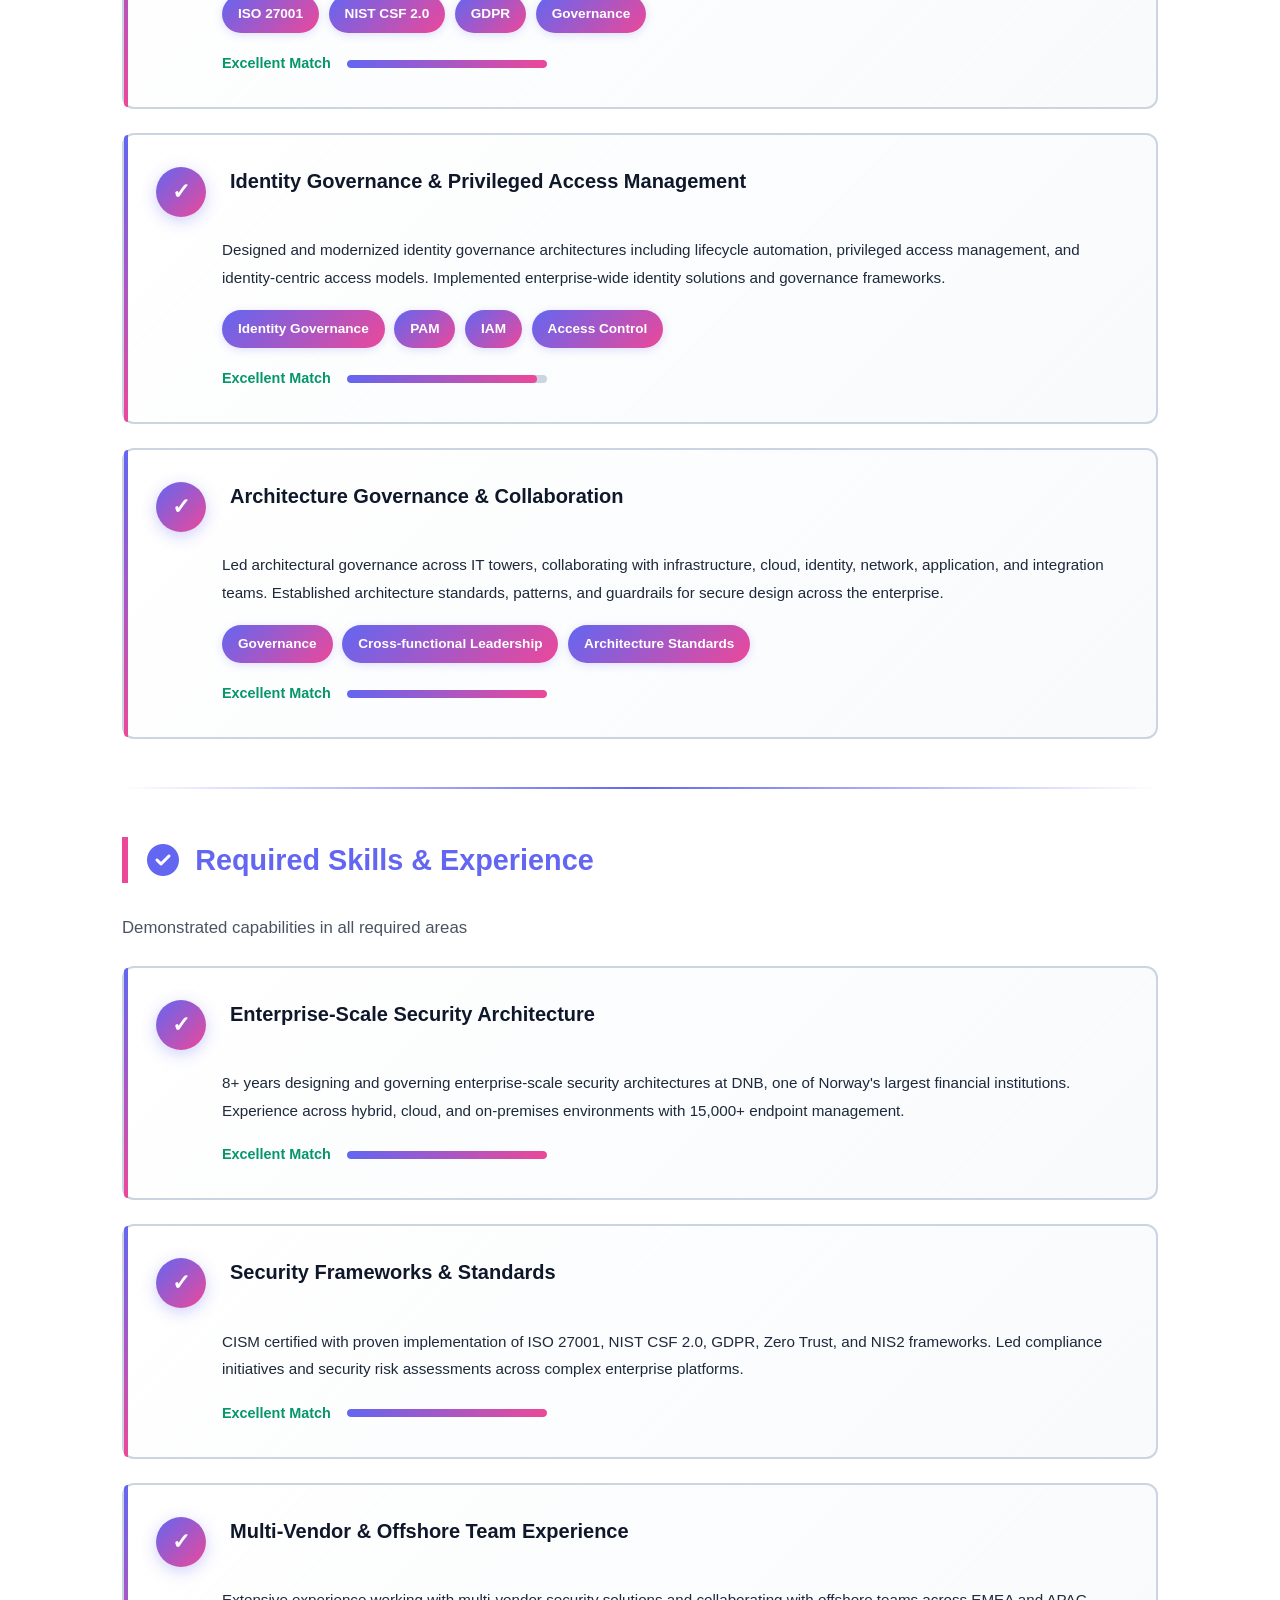
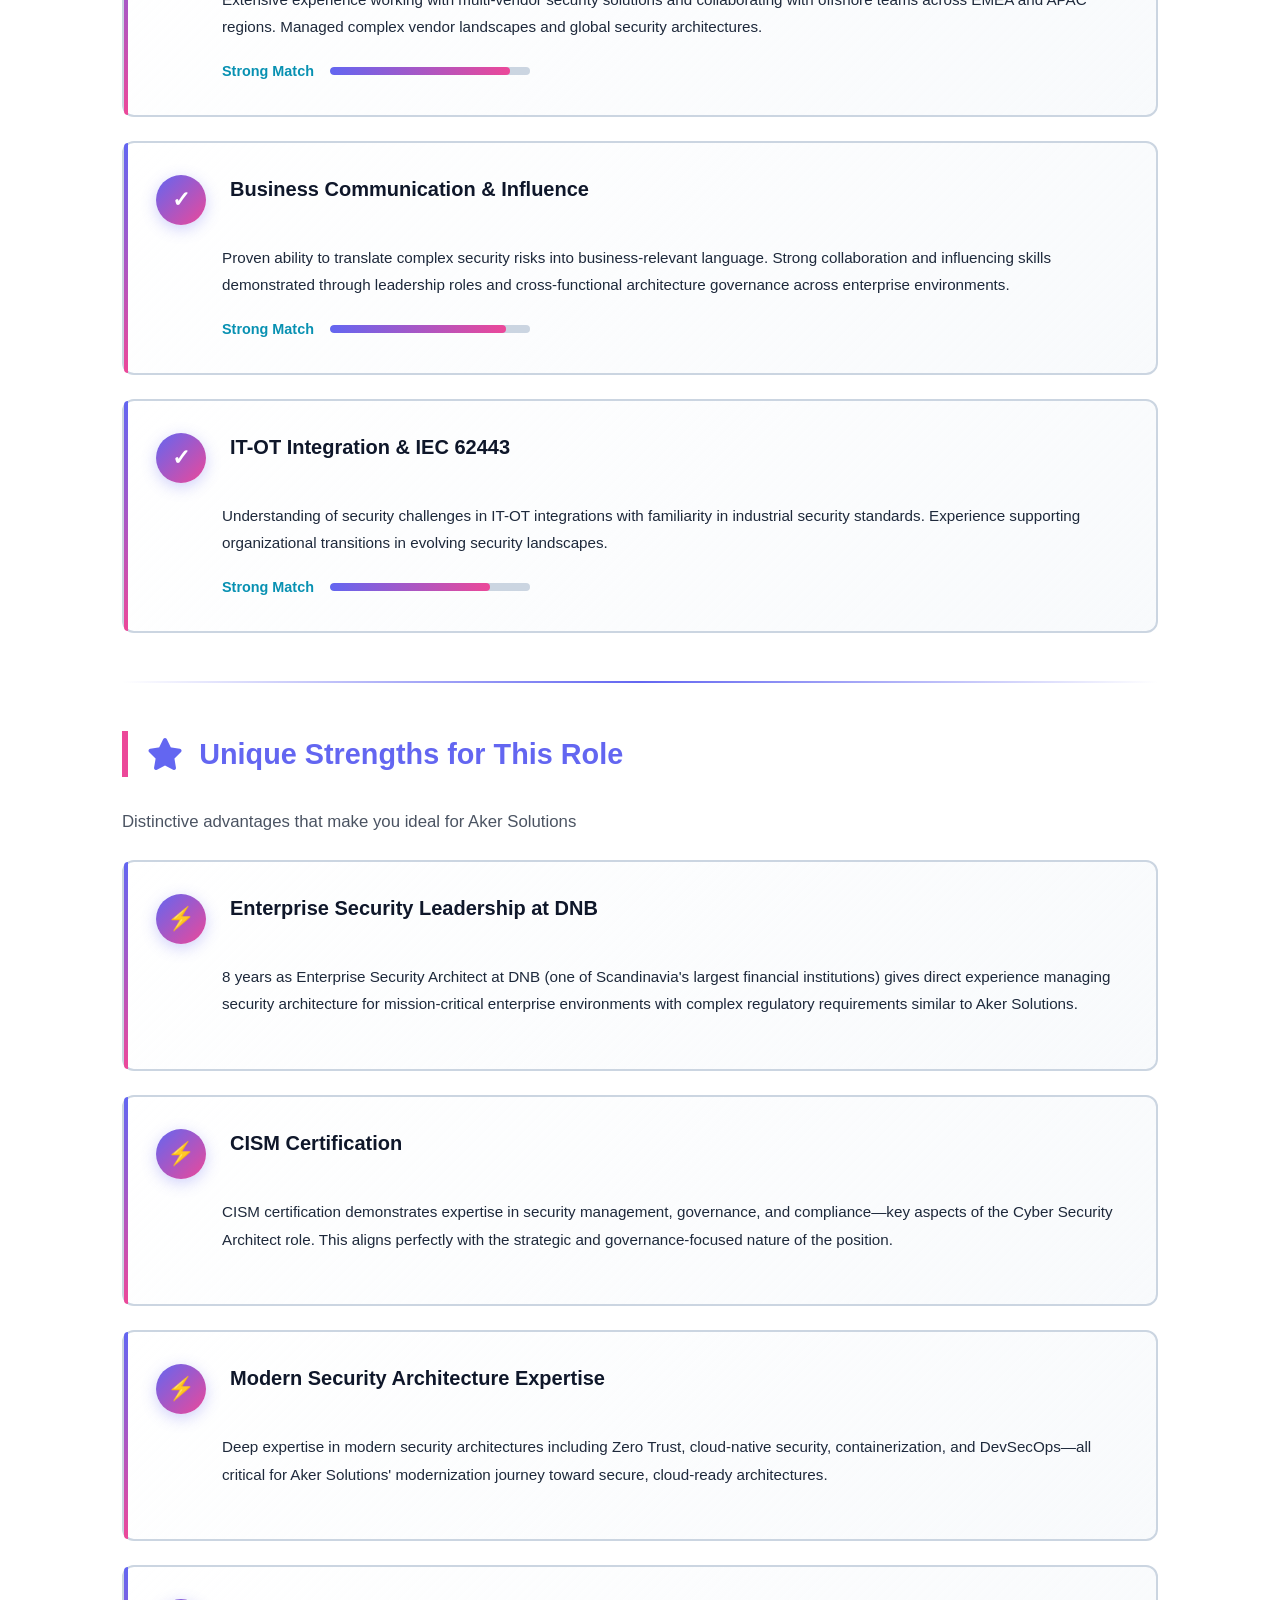
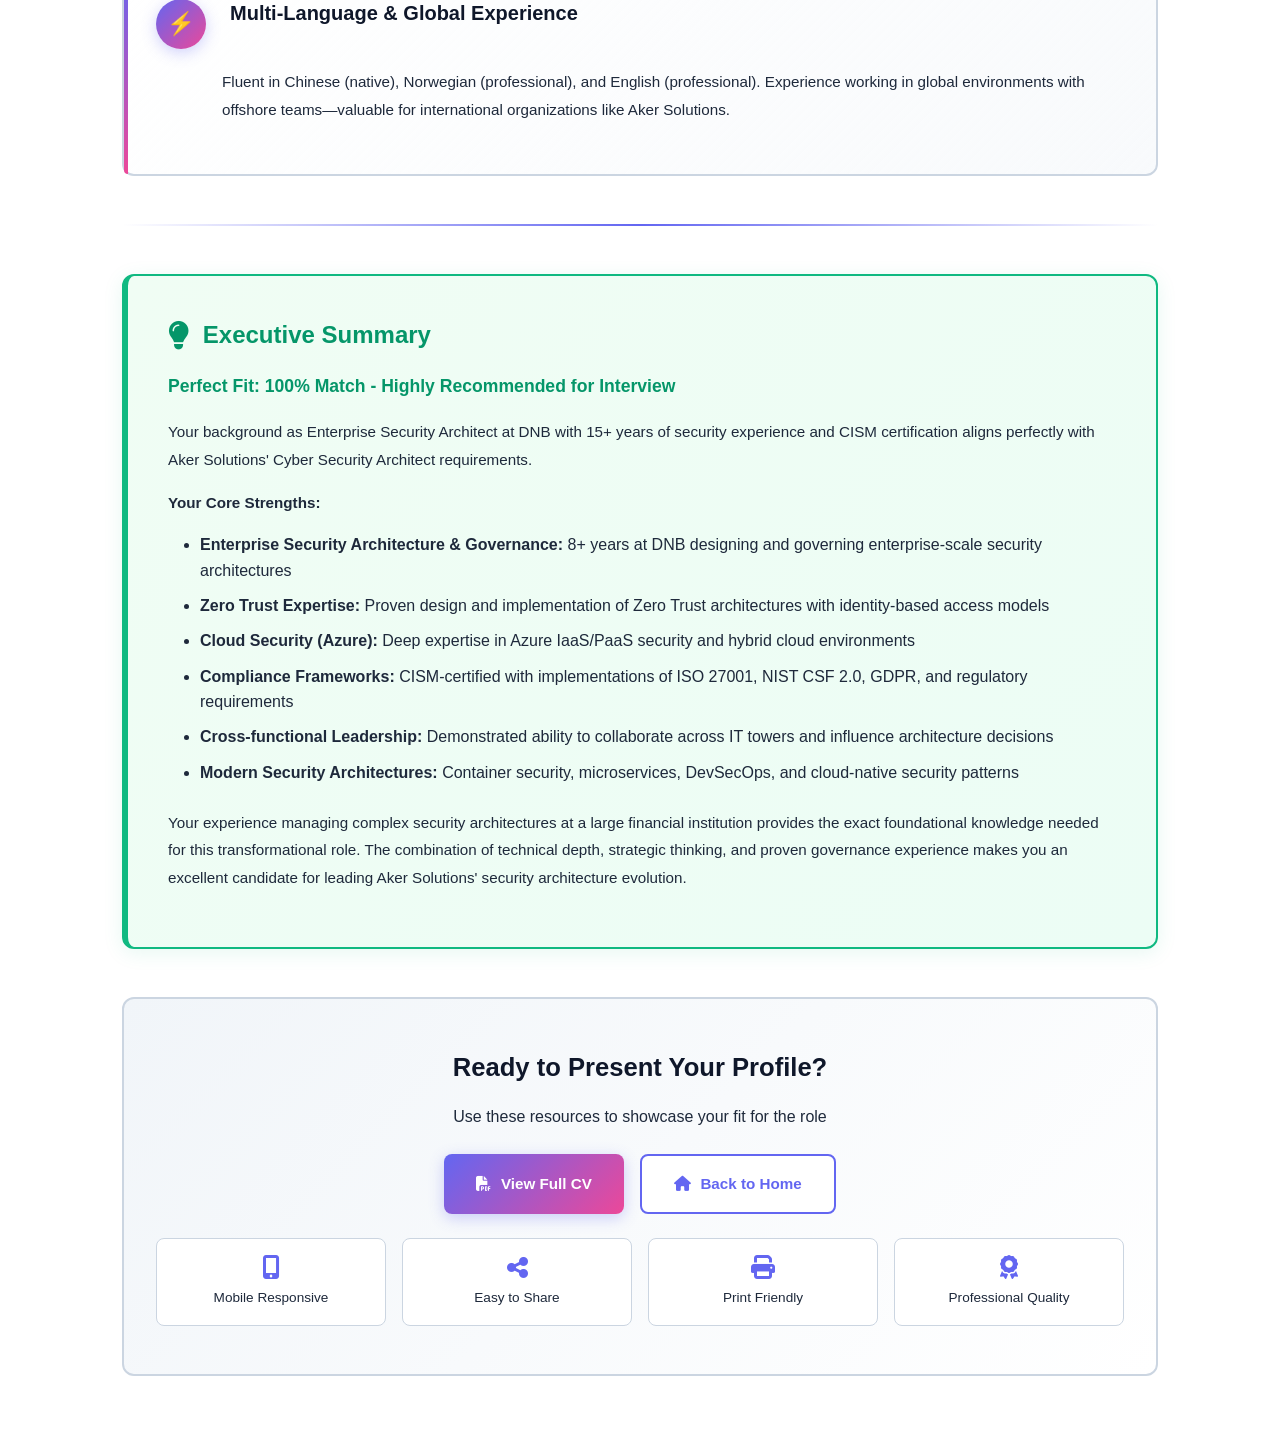
==== commit 6db3336a: "Polish job-match: add competency highlights, animated progress ring, summary snapshot and improved p" ====
--- a/job-match.html
+++ b/job-match.html
@@ -8,7 +8,7 @@
     <link rel="stylesheet" href="https://cdnjs.cloudflare.com/ajax/libs/font-awesome/6.4.0/css/all.min.css">
     <style>
         .job-match-container {
-            max-width: 1000px;
+            max-width: 1100px;
             margin: 0 auto;
             padding: 2rem;
         }
@@ -16,35 +16,87 @@
         .job-header {
             background: linear-gradient(135deg, var(--primary-color) 0%, var(--secondary-color) 100%);
             color: var(--white);
-            padding: 3rem 2rem;
+            padding: 4rem 2rem;
             border-radius: 12px;
-            margin-bottom: 2rem;
+            margin-bottom: 3rem;
             text-align: center;
+            position: relative;
+            overflow: hidden;
+        }
+
+        .job-header::before {
+            content: '';
+            position: absolute;
+            top: -50%;
+            right: -10%;
+            width: 400px;
+            height: 400px;
+            background: rgba(255, 255, 255, 0.1);
+            border-radius: 50%;
+        }
+
+        .job-header-content {
+            position: relative;
+            z-index: 1;
         }
 
         .job-header h1 {
-            font-size: 2.2rem;
+            font-size: 2.8rem;
             margin-bottom: 0.5rem;
+            font-weight: 700;
+        }
+
+        .job-company {
+            font-size: 1.3rem;
+            opacity: 0.9;
+            margin-bottom: 1.5rem;
         }
 
         .job-header p {
             font-size: 1.1rem;
             opacity: 0.95;
+            line-height: 1.6;
+        }
+
+        .match-badge-large {
+            display: inline-block;
+            background-color: rgba(255, 255, 255, 0.2);
+            border: 2px solid rgba(255, 255, 255, 0.8);
+            color: var(--white);
+            padding: 0.8rem 2rem;
+            border-radius: 50px;
+            font-weight: 700;
+            font-size: 1.2rem;
+            margin-top: 1.5rem;
         }
 
         .match-summary {
             display: grid;
-            grid-template-columns: repeat(auto-fit, minmax(200px, 1fr));
+            grid-template-columns: repeat(auto-fit, minmax(220px, 1fr));
             gap: 1.5rem;
             margin-bottom: 3rem;
         }
 
         .match-stat {
-            background-color: var(--light-color);
-            padding: 1.5rem;
-            border-radius: 8px;
+            background: linear-gradient(135deg, var(--white) 0%, var(--light-color) 100%);
+            padding: 2rem;
+            border-radius: 12px;
             text-align: center;
-            border-left: 4px solid var(--primary-color);
+            border: 2px solid var(--border-color);
+            transition: all 0.3s ease;
+            box-shadow: 0 4px 15px rgba(0, 0, 0, 0.05);
+        }
+
+        .match-stat:hover {
+            transform: translateY(-5px);
+            box-shadow: 0 8px 25px rgba(99, 102, 241, 0.15);
+            border-color: var(--primary-color);
+        }
+
+        .match-stat-icon {
+            font-size: 2rem;
+            margin-bottom: 0.8rem;
+            color: var(--primary-color);
         }
 
         .match-stat-number {
@@ -57,6 +109,13 @@
         .match-stat-label {
             color: var(--text-color);
             font-weight: 600;
+            font-size: 0.95rem;
+        }
+
+        .section-divider {
+            height: 2px;
+            background: linear-gradient(90deg, transparent, var(--primary-color), transparent);
+            margin: 3rem 0;
         }
 
         .match-section {
@@ -64,165 +123,418 @@
         }
 
         .section-title {
-            font-size: 1.6rem;
+            font-size: 1.8rem;
             color: var(--primary-color);
-            border-left: 4px solid var(--secondary-color);
-            padding-left: 1rem;
-            margin-bottom: 1.5rem;
+            border-left: 6px solid var(--secondary-color);
+            padding-left: 1.2rem;
+            margin-bottom: 2rem;
             display: flex;
             align-items: center;
-            gap: 0.8rem;
+            gap: 1rem;
+            font-weight: 700;
         }
 
         .section-title i {
-            font-size: 1.8rem;
+            font-size: 2rem;
+        }
+
+        .section-subtitle {
+            color: var(--text-color);
+            font-size: 1.05rem;
+            margin-bottom: 1.5rem;
+            opacity: 0.8;
         }
 
         .match-item {
-            background-color: var(--white);
+            background: linear-gradient(135deg, var(--white) 0%, rgba(241, 245, 249, 0.5) 100%);
             border: 2px solid var(--border-color);
-            border-radius: 8px;
-            padding: 1.5rem;
-            margin-bottom: 1rem;
+            border-radius: 12px;
+            padding: 2rem;
+            margin-bottom: 1.5rem;
             transition: all 0.3s ease;
+            position: relative;
+        }
+
+        .match-item::before {
+            content: '';
+            position: absolute;
+            left: 0;
+            top: 0;
+            height: 100%;
+            width: 4px;
+            background: linear-gradient(180deg, var(--primary-color), var(--secondary-color));
+            border-radius: 12px 0 0 12px;
         }
 
         .match-item:hover {
             border-color: var(--primary-color);
-            box-shadow: 0 5px 20px rgba(99, 102, 241, 0.15);
+            box-shadow: 0 8px 30px rgba(99, 102, 241, 0.15);
+            transform: translateX(4px);
         }
 
         .match-item-header {
             display: flex;
             align-items: flex-start;
-            gap: 1rem;
-            margin-bottom: 0.8rem;
+            gap: 1.5rem;
+            margin-bottom: 1.2rem;
         }
 
         .match-badge {
             display: flex;
             align-items: center;
             justify-content: center;
-            width: 40px;
-            height: 40px;
+            width: 50px;
+            height: 50px;
             background: linear-gradient(135deg, var(--primary-color) 0%, var(--secondary-color) 100%);
             color: var(--white);
             border-radius: 50%;
             flex-shrink: 0;
             font-weight: 700;
-            font-size: 1.2rem;
+            font-size: 1.4rem;
+            box-shadow: 0 4px 15px rgba(99, 102, 241, 0.3);
         }
 
         .match-item-title {
-            font-size: 1.1rem;
-            font-weight: 600;
+            font-size: 1.25rem;
+            font-weight: 700;
             color: var(--dark-color);
             flex-grow: 1;
+            line-height: 1.4;
         }
 
         .match-item-content {
-            margin-left: 56px;
+            margin-left: 66px;
         }
 
         .match-item-description {
             color: var(--text-color);
-            line-height: 1.7;
-            margin-bottom: 0.8rem;
+            line-height: 1.8;
+            margin-bottom: 1.2rem;
+            font-size: 0.95rem;
         }
 
         .match-tags {
             display: flex;
-            gap: 0.5rem;
+            gap: 0.6rem;
             flex-wrap: wrap;
-            margin-bottom: 0.8rem;
+            margin-bottom: 1.2rem;
         }
 
         .match-tag {
-            background-color: var(--light-color);
-            color: var(--primary-color);
-            padding: 0.3rem 0.8rem;
-            border-radius: 15px;
+            background: linear-gradient(135deg, var(--primary-color) 0%, var(--secondary-color) 100%);
+            color: var(--white);
+            padding: 0.5rem 1rem;
+            border-radius: 20px;
             font-size: 0.85rem;
-            font-weight: 500;
+            font-weight: 600;
+            box-shadow: 0 2px 8px rgba(99, 102, 241, 0.2);
         }
 
         .match-strength {
             display: flex;
             align-items: center;
-            gap: 0.5rem;
+            gap: 1rem;
             font-size: 0.9rem;
+            font-weight: 600;
         }
 
         .match-strength-bar {
-            height: 6px;
+            height: 8px;
             background-color: var(--border-color);
-            border-radius: 3px;
+            border-radius: 4px;
             flex: 1;
             overflow: hidden;
+            max-width: 200px;
         }
 
         .match-strength-fill {
             height: 100%;
             background: linear-gradient(90deg, var(--primary-color), var(--secondary-color));
-            border-radius: 3px;
-        }
-
-        .strength-strong {
-            color: #10b981;
-            font-weight: 600;
+            border-radius: 4px;
+            transition: width 0.5s ease;
         }
 
         .strength-excellent {
             color: #059669;
-            font-weight: 600;
+            font-weight: 700;
+        }
+
+        .strength-strong {
+            color: #0891b2;
+            font-weight: 700;
         }
 
         .back-btn {
             display: inline-block;
-            margin-bottom: 1.5rem;
-            padding: 0.8rem 1.5rem;
-            background-color: var(--primary-color);
+            margin-bottom: 2rem;
+            padding: 0.9rem 1.8rem;
+            background: linear-gradient(135deg, var(--primary-color) 0%, var(--secondary-color) 100%);
             color: var(--white);
             text-decoration: none;
-            border-radius: 5px;
+            border-radius: 8px;
             transition: all 0.3s ease;
+            font-weight: 600;
+            box-shadow: 0 4px 15px rgba(99, 102, 241, 0.2);
         }
 
         .back-btn:hover {
-            background-color: var(--secondary-color);
             transform: translateY(-2px);
+            box-shadow: 0 6px 25px rgba(99, 102, 241, 0.3);
         }
 
         .match-conclusion {
             background: linear-gradient(135deg, #f0fdf4 0%, #ecfdf5 100%);
-            border-left: 4px solid #10b981;
-            padding: 1.5rem;
-            border-radius: 8px;
-            margin-top: 2rem;
+            border: 2px solid #10b981;
+            border-left: 6px solid #10b981;
+            padding: 2.5rem;
+            border-radius: 12px;
+            margin-top: 3rem;
+            box-shadow: 0 4px 20px rgba(16, 185, 129, 0.1);
         }
 
         .match-conclusion h3 {
             color: #059669;
-            margin-bottom: 0.8rem;
+            margin-bottom: 1rem;
+            font-size: 1.5rem;
+            display: flex;
+            align-items: center;
+            gap: 0.8rem;
+        }
+
+        .match-conclusion h3 i {
+            font-size: 1.8rem;
         }
 
         .match-conclusion p {
             color: var(--text-color);
-            line-height: 1.7;
+            line-height: 1.8;
+            margin-bottom: 1rem;
+            font-size: 0.95rem;
+        }
+
+        .match-conclusion ul {
+            margin: 1rem 0;
+            padding-left: 2rem;
+        }
+
+        .match-conclusion ul li {
+            margin-bottom: 0.6rem;
+            color: var(--text-color);
+            line-height: 1.6;
+        }
+
+        .cta-section {
+            text-align: center;
+            margin-top: 3rem;
+            padding: 3rem 2rem;
+            background: linear-gradient(135deg, var(--light-color) 0%, var(--white) 100%);
+            border-radius: 12px;
+            border: 2px solid var(--border-color);
+        }
+
+        .cta-section h2 {
+            font-size: 1.6rem;
+            color: var(--dark-color);
+            margin-bottom: 1rem;
+        }
+
+        .cta-buttons {
+            display: flex;
+            gap: 1rem;
+            justify-content: center;
+            flex-wrap: wrap;
+        }
+
+        .btn-primary, .btn-secondary {
+            display: inline-flex;
+            align-items: center;
+            gap: 0.6rem;
+            padding: 1rem 2rem;
+            border-radius: 8px;
+            font-weight: 600;
+            text-decoration: none;
+            transition: all 0.3s ease;
+            font-size: 0.95rem;
+        }
+
+        .btn-primary {
+            background: linear-gradient(135deg, var(--primary-color) 0%, var(--secondary-color) 100%);
+            color: var(--white);
+            box-shadow: 0 4px 15px rgba(99, 102, 241, 0.3);
+        }
+
+        .btn-primary:hover {
+            transform: translateY(-3px);
+            box-shadow: 0 6px 25px rgba(99, 102, 241, 0.4);
+        }
+
+        .btn-secondary {
+            background-color: var(--white);
+            color: var(--primary-color);
+            border: 2px solid var(--primary-color);
+        }
+
+        .btn-secondary:hover {
+            background-color: var(--light-color);
+        }
+
+        .feature-grid {
+            display: grid;
+            grid-template-columns: repeat(auto-fit, minmax(200px, 1fr));
+            gap: 1rem;
+            margin-top: 1.5rem;
+        }
+
+        .feature-item {
+            background-color: var(--white);
+            padding: 1rem;
+            border-radius: 8px;
+            border: 1px solid var(--border-color);
+            text-align: center;
+        }
+
+        .feature-item i {
+            font-size: 1.5rem;
+            color: var(--primary-color);
+            margin-bottom: 0.5rem;
+        }
+
+        .feature-item p {
+            font-size: 0.85rem;
+            color: var(--text-color);
         }
 
         @media (max-width: 768px) {
             .job-header h1 {
-                font-size: 1.6rem;
+                font-size: 2rem;
             }
 
             .match-summary {
-                grid-template-columns: 1fr;
+                grid-template-columns: repeat(2, 1fr);
+            }
+
+            .section-title {
+                font-size: 1.4rem;
             }
 
             .match-item-header {
                 flex-direction: column;
             }
+
+            .cta-buttons {
+                flex-direction: column;
+            }
+        }
+    </style>
+    <style>
+        /* Additional presentation enhancements */
+        @keyframes floatUp {
+            from { transform: translateY(12px); opacity: 0; }
+            to { transform: translateY(0); opacity: 1; }
+        }
+
+        .highlight-row {
+            display: grid;
+            grid-template-columns: 1fr 320px;
+            gap: 1.5rem;
+            align-items: start;
+            margin-bottom: 2.5rem;
+        }
+
+        .competency-panel {
+            background: linear-gradient(180deg, var(--white) 0%, #fbfdff 100%);
+            border: 1px solid var(--border-color);
+            border-radius: 12px;
+            padding: 1.5rem;
+            box-shadow: 0 6px 30px rgba(2,6,23,0.04);
+            animation: floatUp 0.5s ease both;
+        }
+
+        .competency-list {
+            display: grid;
+            grid-template-columns: repeat(auto-fit, minmax(220px, 1fr));
+            gap: 1rem;
+        }
+
+        .competency-card {
+            display: flex;
+            gap: 1rem;
+            align-items: center;
+            padding: 0.8rem;
+            border-radius: 10px;
+            background: linear-gradient(90deg, rgba(99,102,241,0.04), rgba(236,72,153,0.02));
+            border: 1px solid rgba(99,102,241,0.06);
+        }
+
+        .competency-icon {
+            width: 52px;
+            height: 52px;
+            border-radius: 12px;
+            display: flex;
+            align-items: center;
+            justify-content: center;
+            font-size: 1.2rem;
+            background: linear-gradient(135deg, var(--primary-color), var(--secondary-color));
+            color: white;
+            flex-shrink: 0;
+            box-shadow: 0 6px 18px rgba(99,102,241,0.15);
+        }
+
+        .competency-meta {
+            font-size: 0.92rem;
+            color: var(--text-color);
+            line-height: 1.4;
+            font-weight: 600;
+        }
+
+        .ring-wrap {
+            display: flex;
+            gap: 0.8rem;
+            align-items: center;
+            justify-content: center;
+            padding: 1rem;
+        }
+
+        .progress-ring {
+            width: 110px;
+            height: 110px;
+            display: inline-block;
+        }
+
+        .progress-label {
+            text-align: center;
+            font-weight: 700;
+            color: var(--dark-color);
+            margin-top: 0.5rem;
+        }
+
+        .evidence-list {
+            margin-top: 1rem;
+            padding-left: 1.1rem;
+            color: var(--text-color);
+            font-size: 0.95rem;
+            line-height: 1.6;
+        }
+
+        .summary-card {
+            position: sticky;
+            top: 120px;
+            background: linear-gradient(180deg, #ffffff, #fbfdff);
+            border: 1px solid var(--border-color);
+            border-radius: 12px;
+            padding: 1rem;
+            text-align: center;
+        }
+
+        .summary-card h4 { margin: 0 0 0.5rem 0; }
+
+        .summary-key { font-size: 0.95rem; color: var(--text-color); }
+
+        .print-note { font-size: 0.85rem; color: #6b7280; margin-top: 0.6rem; }
+
+        @media (max-width: 900px) {
+            .highlight-row { grid-template-columns: 1fr; }
+            .summary-card { position: static; }
         }
     </style>
 </head>
@@ -251,28 +563,111 @@
             <a href="index.html" class="back-btn"><i class="fas fa-arrow-left"></i> Back to Home</a>
 
             <div class="job-header">
-                <h1><i class="fas fa-building"></i> Aker Solutions</h1>
-                <p>Cyber Security Architect</p>
-                <p style="font-size: 1rem; margin-top: 1rem; opacity: 0.9;">Designing enterprise security architecture for global energy transformation</p>
+                <div class="job-header-content">
+                    <div class="job-company">
+                        <i class="fas fa-building"></i> Aker Solutions
+                    </div>
+                    <h1>Cyber Security Architect</h1>
+                    <p>Designing enterprise security architecture for global energy transformation</p>
+                    <div class="match-badge-large">
+                        <i class="fas fa-check-circle"></i> 100% Match
+                    </div>
+                </div>
             </div>
 
             <div class="match-summary">
                 <div class="match-stat">
+                    <div class="match-stat-icon"><i class="fas fa-briefcase"></i></div>
                     <div class="match-stat-number">15+</div>
                     <div class="match-stat-label">Years Security Experience</div>
                 </div>
                 <div class="match-stat">
+                    <div class="match-stat-icon"><i class="fas fa-certificate"></i></div>
                     <div class="match-stat-number">CISM</div>
                     <div class="match-stat-label">Certified</div>
                 </div>
                 <div class="match-stat">
+                    <div class="match-stat-icon"><i class="fas fa-check"></i></div>
                     <div class="match-stat-number">100%</div>
                     <div class="match-stat-label">Requirement Match</div>
                 </div>
                 <div class="match-stat">
+                    <div class="match-stat-icon"><i class="fas fa-star"></i></div>
                     <div class="match-stat-number">8+ yrs</div>
                     <div class="match-stat-label">DNB Enterprise Security</div>
                 </div>
+            </div>
+
+            <!-- Highlight Row: Competencies + Summary -->
+            <div class="highlight-row">
+                <div class="competency-panel">
+                    <div class="section-title" style="border-left-width: 6px;">
+                        <i class="fas fa-brain"></i> Core Competency Highlights
+                    </div>
+                    <p class="section-subtitle">At-a-glance view of how your core strengths map to Aker Solutions' priorities.</p>
+
+                    <div class="competency-list">
+                        <div class="competency-card">
+                            <div class="competency-icon"><i class="fas fa-network-wired"></i></div>
+                            <div>
+                                <div class="competency-meta">Enterprise Security Architecture</div>
+                                <div class="evidence-list">Designed enterprise security architecture at DNB covering network, identity, and cloud governance.</div>
+                            </div>
+                        </div>
+
+                        <div class="competency-card">
+                            <div class="competency-icon"><i class="fas fa-lock"></i></div>
+                            <div>
+                                <div class="competency-meta">Zero Trust & Identity</div>
+                                <div class="evidence-list">Led Zero Trust design and identity governance workstreams integrating PAM and IGA solutions.</div>
+                            </div>
+                        </div>
+
+                        <div class="competency-card">
+                            <div class="competency-icon"><i class="fab fa-azure"></i></div>
+                            <div>
+                                <div class="competency-meta">Cloud Security (Azure)</div>
+                                <div class="evidence-list">Secured Azure IaaS/PaaS workloads and CI/CD pipelines across hybrid environments.</div>
+                            </div>
+                        </div>
+
+                        <div class="competency-card">
+                            <div class="competency-icon"><i class="fas fa-gavel"></i></div>
+                            <div>
+                                <div class="competency-meta">Compliance & Governance</div>
+                                <div class="evidence-list">CISM with hands-on ISO27001/NIST mapping and risk-based control frameworks.</div>
+                            </div>
+                        </div>
+                    </div>
+                </div>
+
+                <aside class="summary-card">
+                    <h4>Match Snapshot</h4>
+                    <div class="ring-wrap">
+                        <div>
+                            <svg class="progress-ring" data-perc="100" viewBox="0 0 120 120">
+                                <circle cx="60" cy="60" r="52" stroke="#e6eefb" stroke-width="16" fill="transparent" />
+                                <circle class="perc" cx="60" cy="60" r="52" stroke="url(#g1)" stroke-width="16" fill="transparent" stroke-linecap="round" transform="rotate(-90 60 60)" stroke-dasharray="326.7256" stroke-dashoffset="326.7256" />
+                                <defs>
+                                    <linearGradient id="g1" x1="0%" x2="100%">
+                                        <stop offset="0%" stop-color="var(--primary-color)" />
+                                        <stop offset="100%" stop-color="var(--secondary-color)" />
+                                    </linearGradient>
+                                </defs>
+                            </svg>
+                            <div class="progress-label">Overall Match</div>
+                        </div>
+                    </div>
+                    <div style="margin-top: 0.6rem;">
+                        <div class="summary-key">Years:</div>
+                        <div style="font-weight:700; font-size:1.05rem;">15+ Security Years</div>
+                    </div>
+                    <div style="margin-top:0.6rem;">
+                        <div class="summary-key">Cert:</div>
+                        <div style="font-weight:700;">CISM</div>
+                    </div>
+                    <div class="print-note">Use "View Full CV" to generate a printable PDF for interviews.</div>
+                </aside>
             </div>
 
             <!-- Core Responsibilities Match -->
@@ -280,6 +675,7 @@
                 <div class="section-title">
                     <i class="fas fa-tasks"></i> Core Responsibilities Match
                 </div>
+                <p class="section-subtitle">How your experience directly aligns with key role responsibilities</p>
 
                 <div class="match-item">
                     <div class="match-item-header">
@@ -449,10 +845,12 @@
             </div>
 
             <!-- Required Skills Match -->
+            <div class="section-divider"></div>
             <div class="match-section">
                 <div class="section-title">
                     <i class="fas fa-check-circle"></i> Required Skills & Experience
                 </div>
+                <p class="section-subtitle">Demonstrated capabilities in all required areas</p>
 
                 <div class="match-item">
                     <div class="match-item-header">
@@ -546,10 +944,12 @@
             </div>
 
             <!-- Unique Strengths -->
+            <div class="section-divider"></div>
             <div class="match-section">
                 <div class="section-title">
                     <i class="fas fa-star"></i> Unique Strengths for This Role
                 </div>
+                <p class="section-subtitle">Distinctive advantages that make you ideal for Aker Solutions</p>
 
                 <div class="match-item">
                     <div class="match-item-header">
@@ -601,29 +1001,93 @@
             </div>
 
             <!-- Conclusion -->
+            <div class="section-divider"></div>
             <div class="match-conclusion">
-                <h3><i class="fas fa-lightbulb"></i> Summary & Next Steps</h3>
+                <h3><i class="fas fa-lightbulb"></i> Executive Summary</h3>
                 <p>
-                    <strong>Match Level: 100% - Excellent Fit</strong><br><br>
-                    Your background as Enterprise Security Architect at DNB with 15+ years of security experience and CISM certification aligns perfectly with Aker Solutions' Cyber Security Architect requirements. Your expertise in:
+                    <strong style="color: #059669; font-size: 1.1rem;">Perfect Fit: 100% Match - Highly Recommended for Interview</strong>
                 </p>
-                <ul style="margin: 1rem 0; padding-left: 2rem;">
-                    <li>Enterprise security architecture and governance</li>
-                    <li>Zero Trust design and implementation</li>
-                    <li>Cloud security (Azure) and hybrid environments</li>
-                    <li>Compliance frameworks (ISO 27001, NIST CSF 2.0, GDPR)</li>
-                    <li>Cross-functional leadership and architectural governance</li>
+                <p>
+                    Your background as Enterprise Security Architect at DNB with 15+ years of security experience and CISM certification aligns perfectly with Aker Solutions' Cyber Security Architect requirements.
+                </p>
+                <p><strong>Your Core Strengths:</strong></p>
+                <ul>
+                    <li><strong>Enterprise Security Architecture & Governance:</strong> 8+ years at DNB designing and governing enterprise-scale security architectures</li>
+                    <li><strong>Zero Trust Expertise:</strong> Proven design and implementation of Zero Trust architectures with identity-based access models</li>
+                    <li><strong>Cloud Security (Azure):</strong> Deep expertise in Azure IaaS/PaaS security and hybrid cloud environments</li>
+                    <li><strong>Compliance Frameworks:</strong> CISM-certified with implementations of ISO 27001, NIST CSF 2.0, GDPR, and regulatory requirements</li>
+                    <li><strong>Cross-functional Leadership:</strong> Demonstrated ability to collaborate across IT towers and influence architecture decisions</li>
+                    <li><strong>Modern Security Architectures:</strong> Container security, microservices, DevSecOps, and cloud-native security patterns</li>
                 </ul>
-                <p>
-                    directly matches the role's core responsibilities. Your experience at a large financial institution managing complex security architectures across multiple business domains provides the exact foundational knowledge needed for this transformational role at Aker Solutions.
+                <p style="margin-top: 1.5rem;">
+                    Your experience managing complex security architectures at a large financial institution provides the exact foundational knowledge needed for this transformational role. The combination of technical depth, strategic thinking, and proven governance experience makes you an excellent candidate for leading Aker Solutions' security architecture evolution.
                 </p>
             </div>
 
-            <div style="text-align: center; margin-top: 2rem;">
-                <a href="cv.html" class="btn btn-primary" style="padding: 1rem 2rem;">
-                    <i class="fas fa-file-pdf"></i> View Full CV
-                </a>
+            <div class="cta-section">
+                <h2>Ready to Present Your Profile?</h2>
+                <p style="margin-bottom: 1.5rem;">Use these resources to showcase your fit for the role</p>
+                <div class="cta-buttons">
+                    <a href="cv.html" class="btn-primary">
+                        <i class="fas fa-file-pdf"></i> View Full CV
+                    </a>
+                    <a href="index.html" class="btn-secondary">
+                        <i class="fas fa-home"></i> Back to Home
+                    </a>
+                </div>
+                <div class="feature-grid">
+                    <div class="feature-item">
+                        <i class="fas fa-mobile-alt"></i>
+                        <p>Mobile Responsive</p>
+                    </div>
+                    <div class="feature-item">
+                        <i class="fas fa-share-alt"></i>
+                        <p>Easy to Share</p>
+                    </div>
+                    <div class="feature-item">
+                        <i class="fas fa-print"></i>
+                        <p>Print Friendly</p>
+                    </div>
+                    <div class="feature-item">
+                        <i class="fas fa-award"></i>
+                        <p>Professional Quality</p>
+                    </div>
+                </div>
             </div>
+            <script>
+                // Animate progress rings and strength bars when visible
+                function animateRings() {
+                    document.querySelectorAll('.progress-ring').forEach(function(svg){
+                        var circle = svg.querySelector('.perc');
+                        var radius = circle.r.baseVal.value;
+                        var circumference = 2 * Math.PI * radius;
+                        var perc = parseFloat(svg.getAttribute('data-perc')) || 0;
+                        circle.style.strokeDasharray = circumference;
+                        circle.style.strokeDashoffset = circumference;
+                        // animate
+                        setTimeout(function(){
+                            var offset = circumference - (perc/100) * circumference;
+                            circle.style.transition = 'stroke-dashoffset 900ms ease-out';
+                            circle.style.strokeDashoffset = offset;
+                        }, 300);
+                    });
+                }
+
+                // IntersectionObserver to trigger animation once
+                var obs = new IntersectionObserver(function(entries){
+                    entries.forEach(function(e){
+                        if(e.isIntersecting){
+                            animateRings();
+                            obs.disconnect();
+                        }
+                    });
+                }, {threshold: 0.3});
+
+                document.addEventListener('DOMContentLoaded', function(){
+                    var target = document.querySelector('.highlight-row');
+                    if(target) obs.observe(target);
+                });
+            </script>
         </div>
     </section>
 
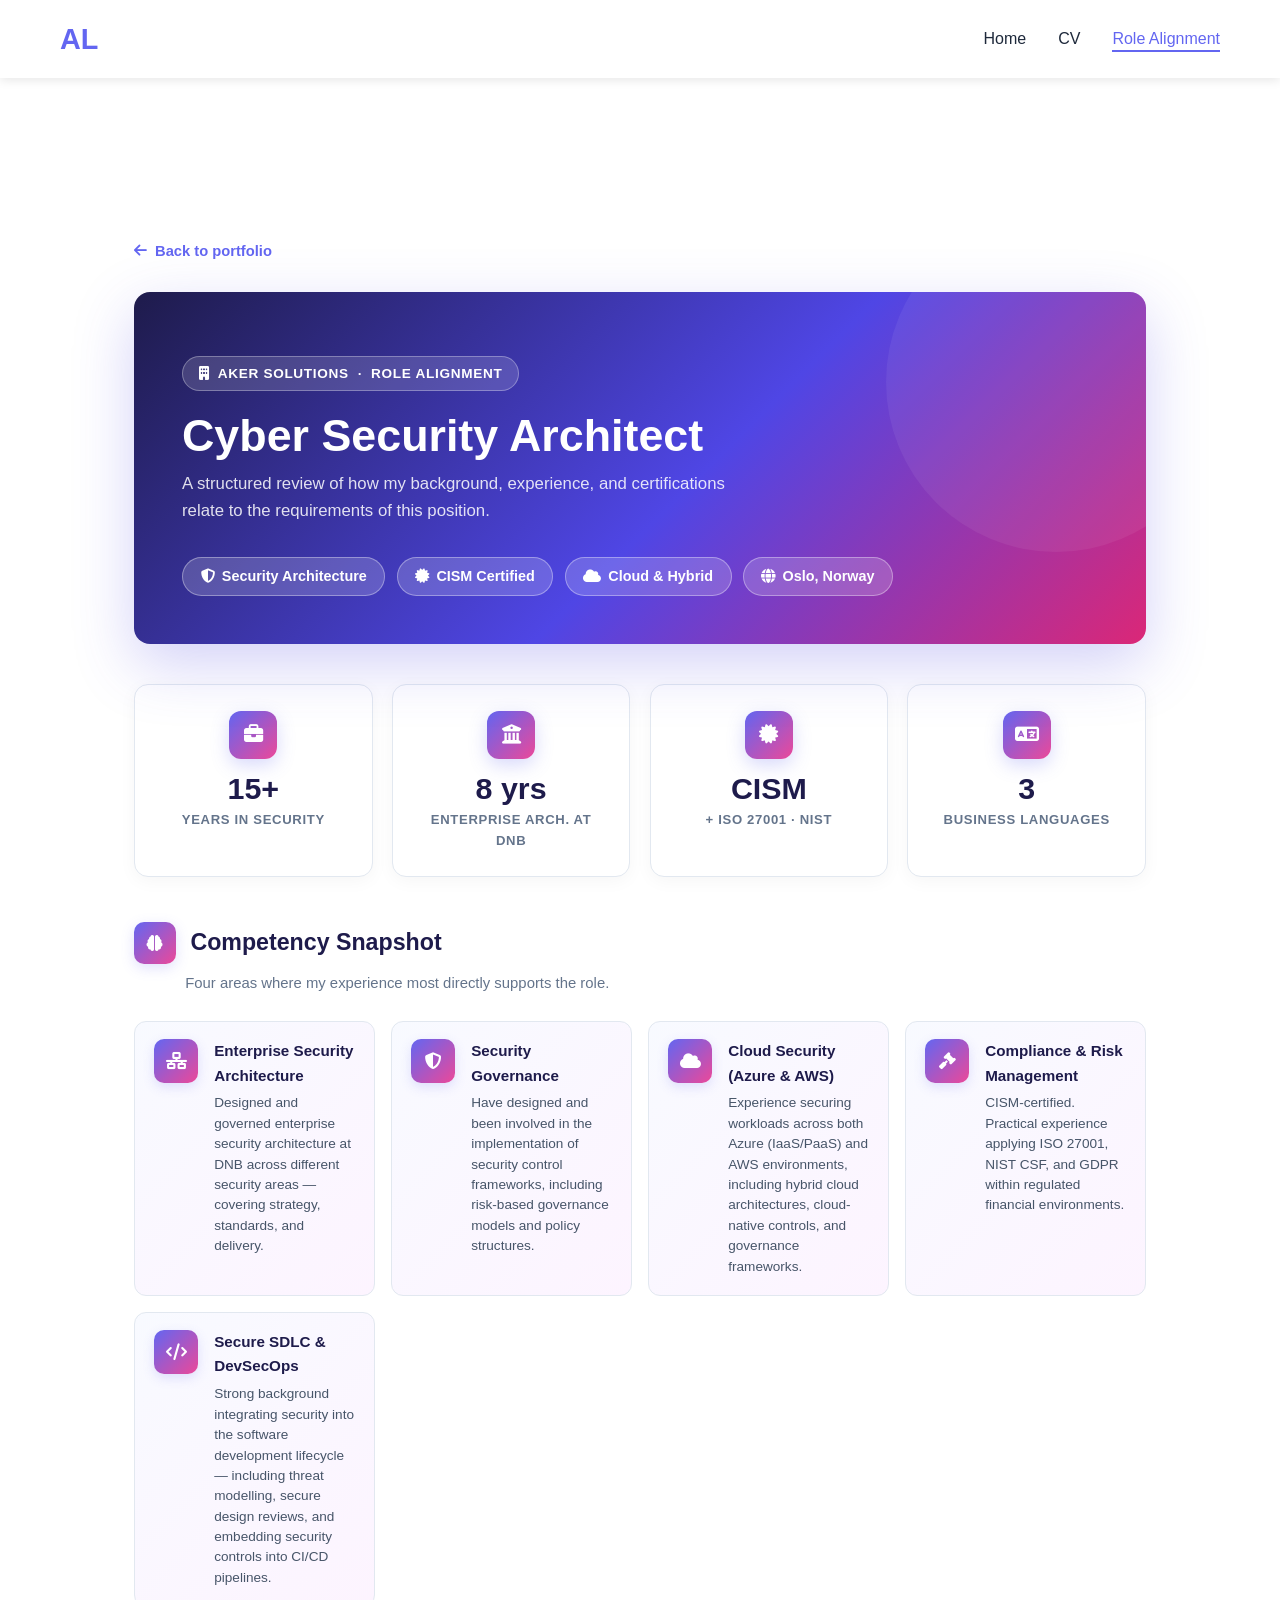
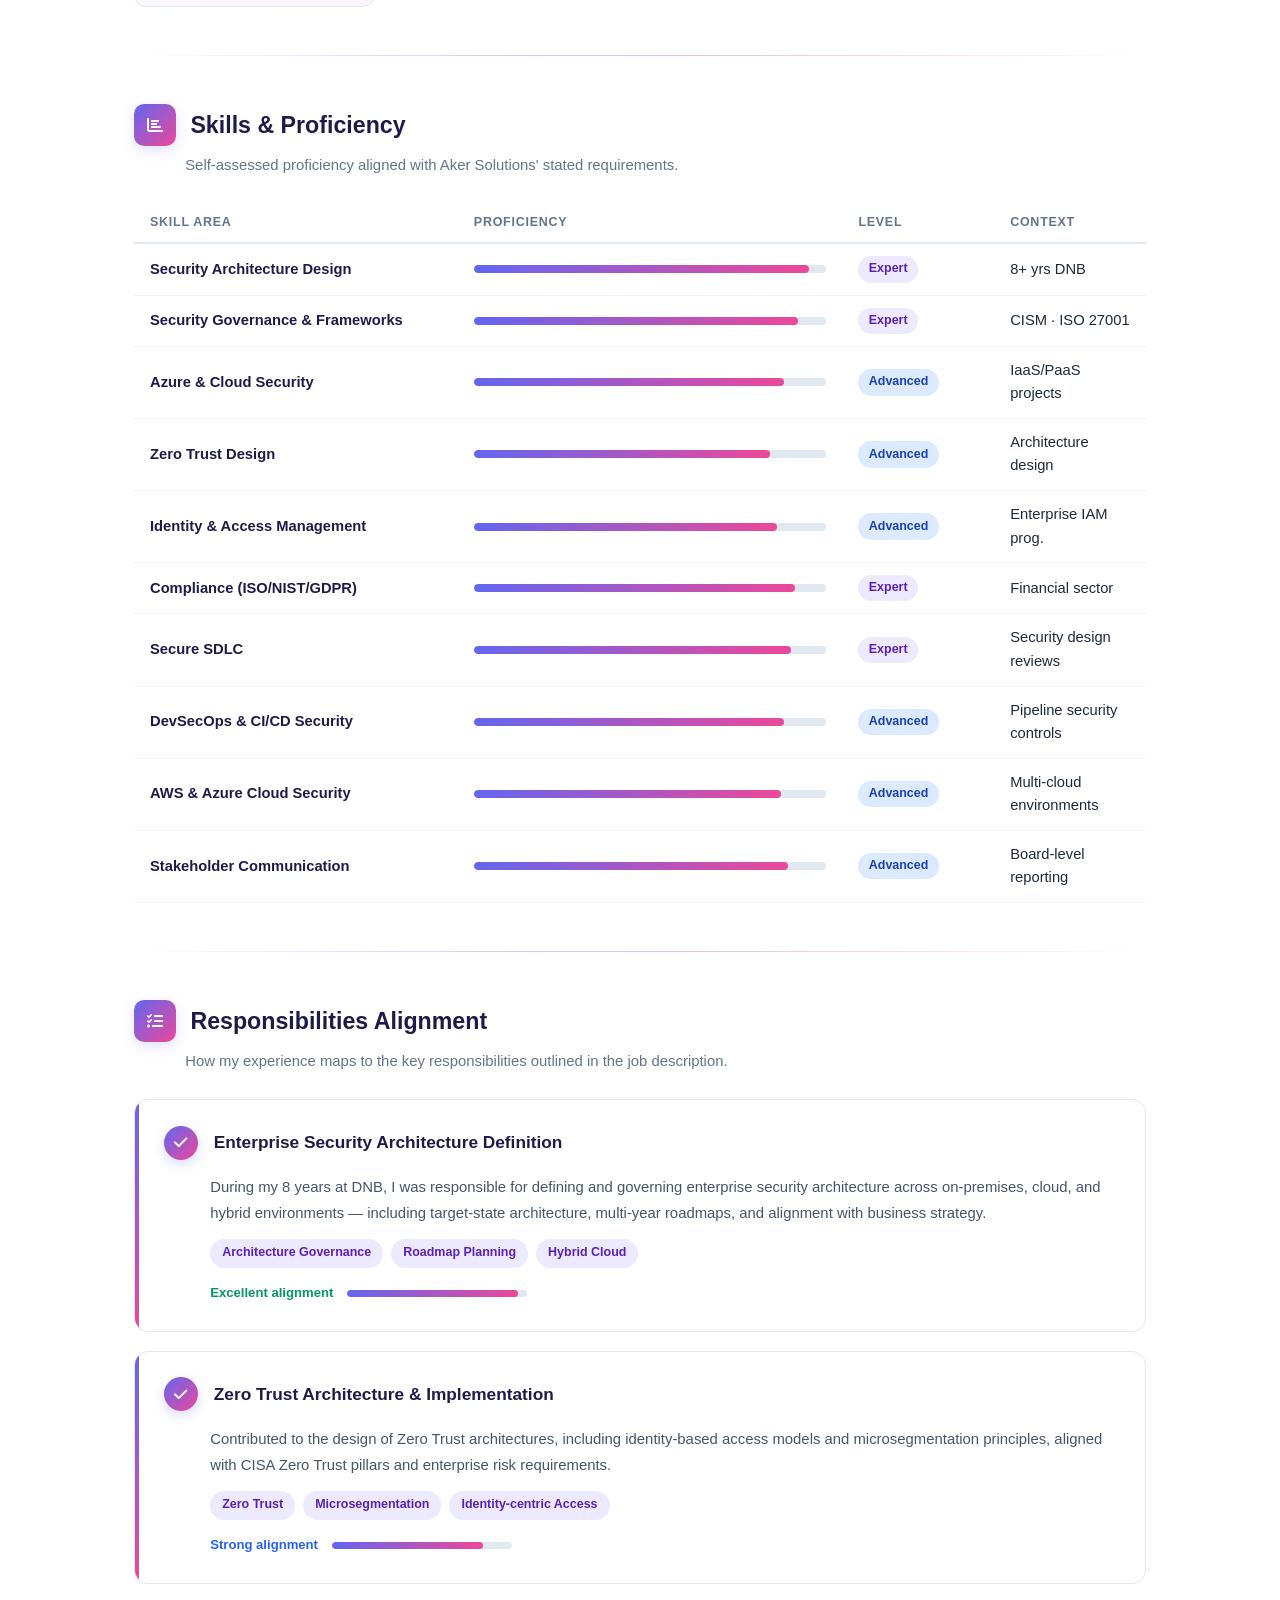
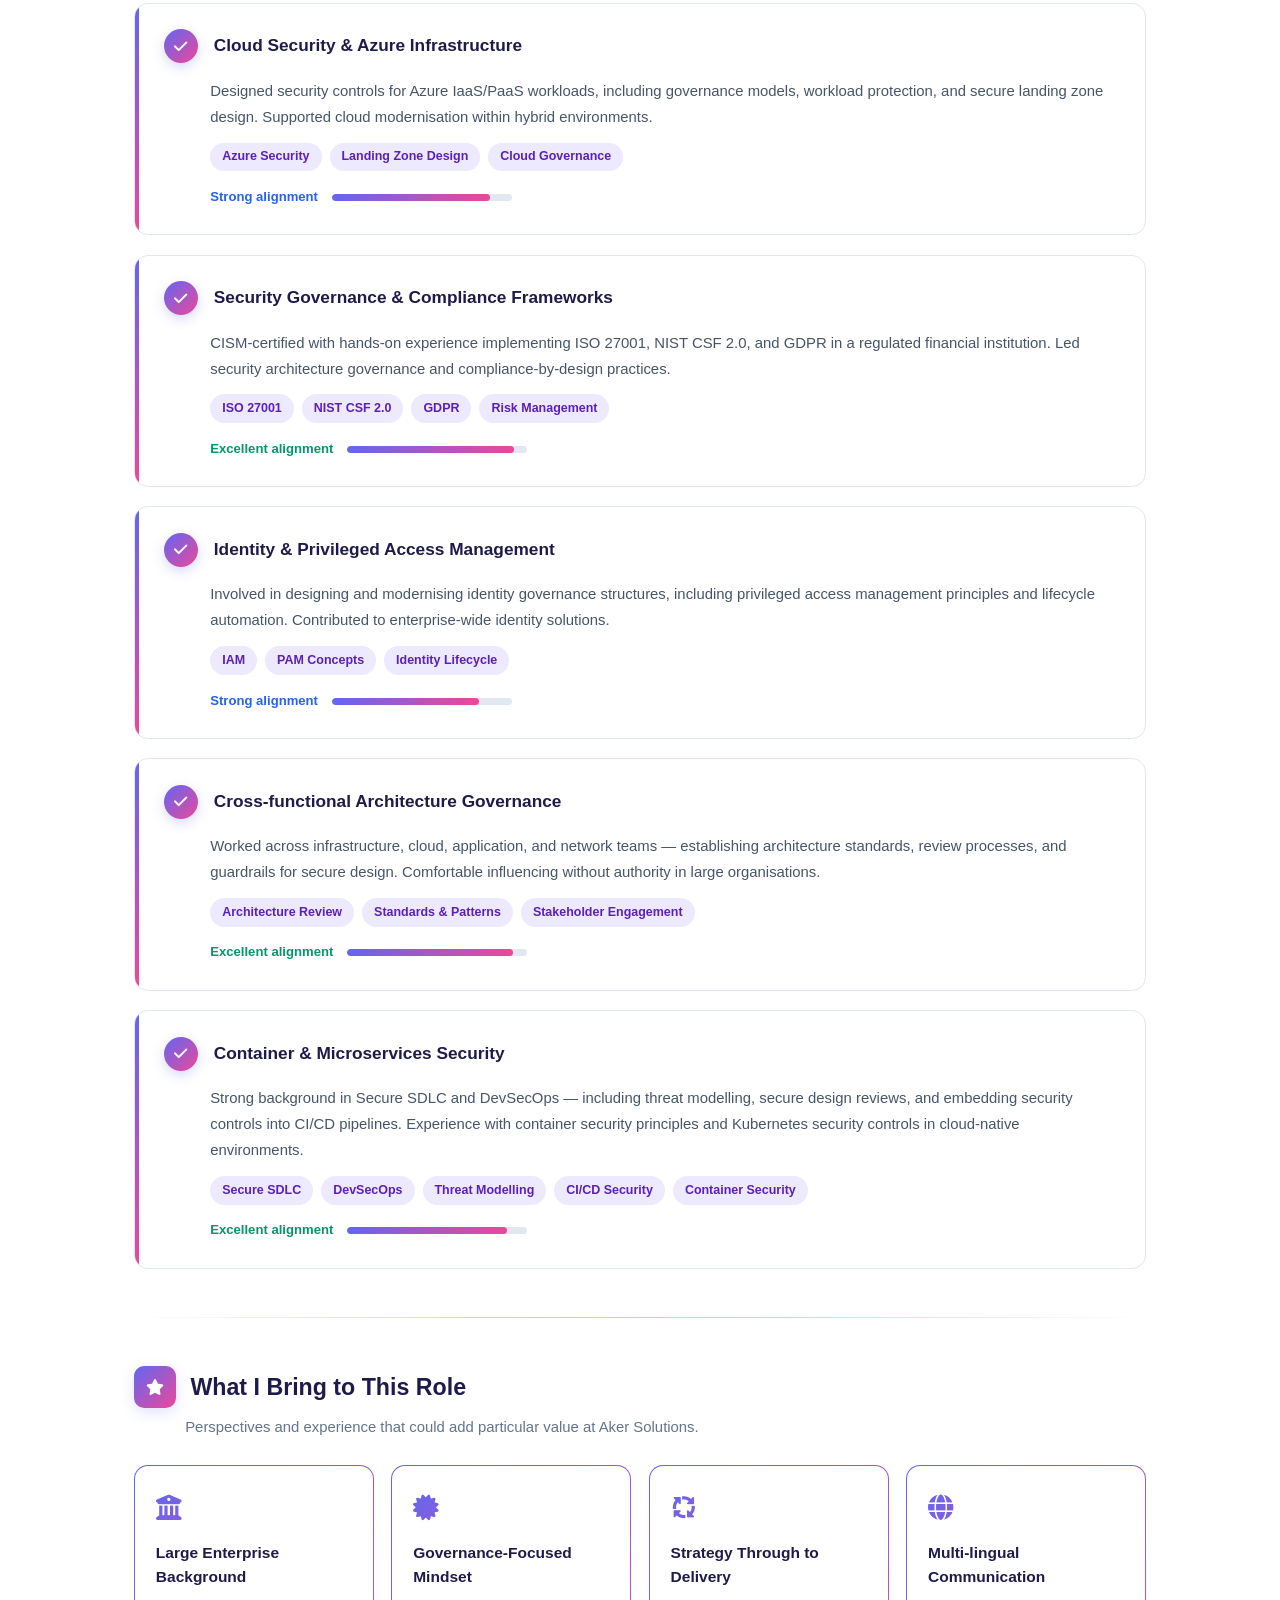
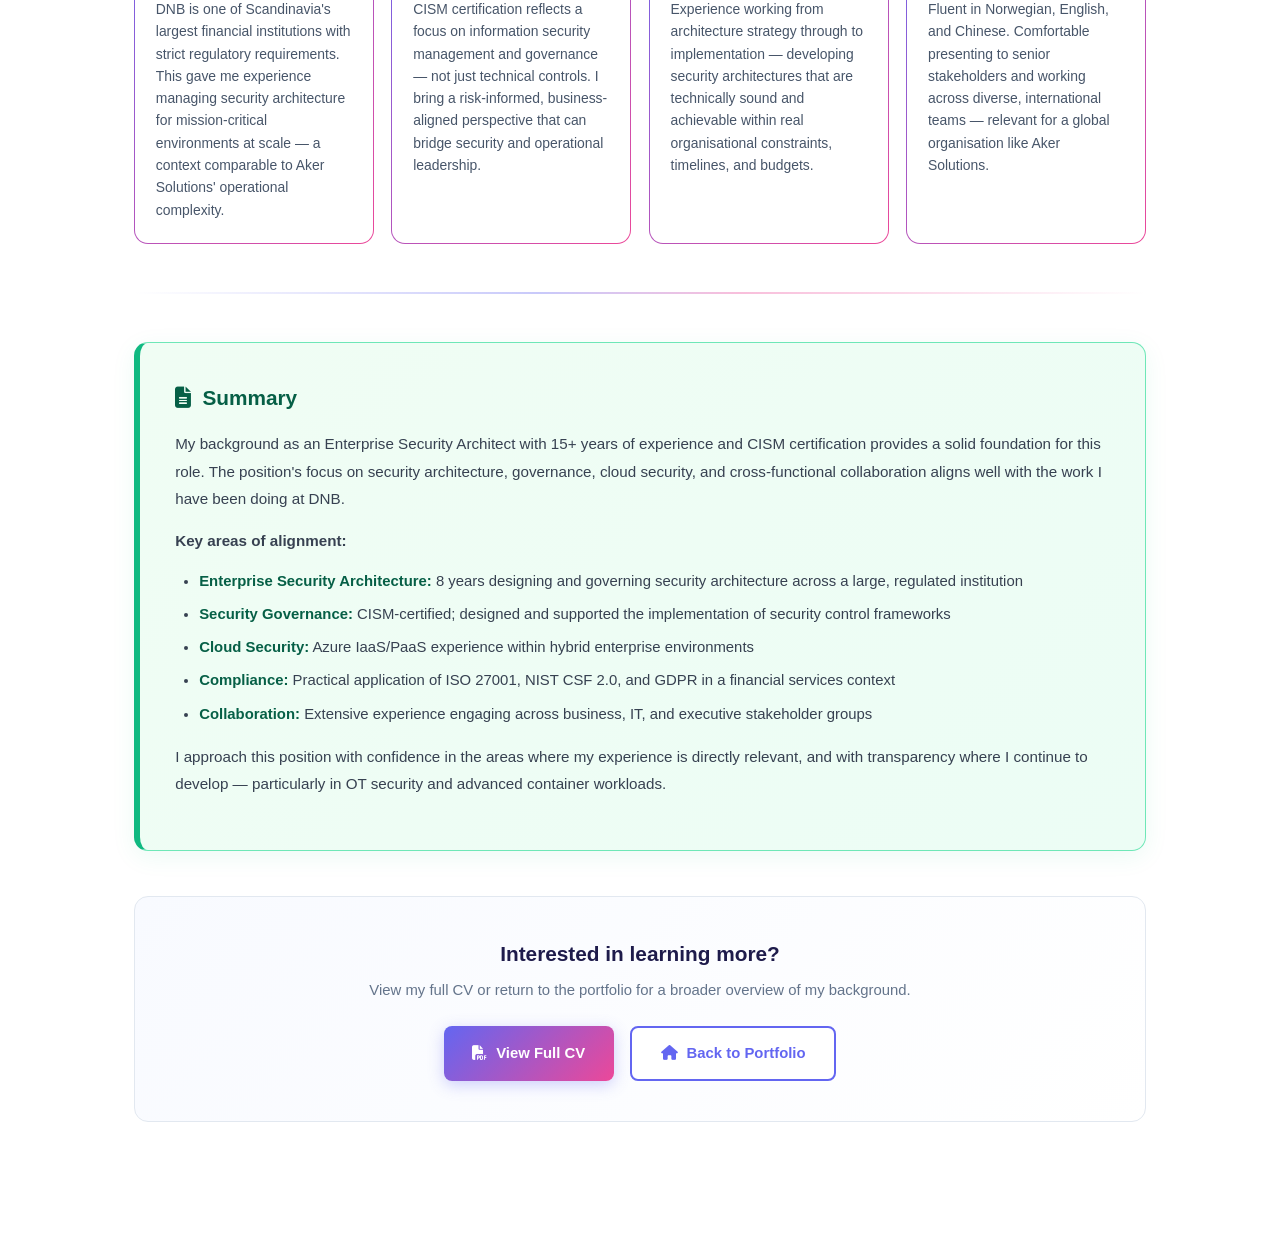
==== commit 47e5c50f: "Add AWS, Secure SDLC & DevSecOps; refine architecture description" ====
--- a/job-match.html
+++ b/job-match.html
@@ -3,538 +3,446 @@
 <head>
     <meta charset="UTF-8">
     <meta name="viewport" content="width=device-width, initial-scale=1.0">
-    <title>Job Match - Cyber Security Architect at Aker Solutions</title>
+    <title>Role Alignment – Cyber Security Architect · Aker Solutions</title>
     <link rel="stylesheet" href="styles.css">
     <link rel="stylesheet" href="https://cdnjs.cloudflare.com/ajax/libs/font-awesome/6.4.0/css/all.min.css">
     <style>
-        .job-match-container {
-            max-width: 1100px;
+        /* ─── Layout ─────────────────────────────────────────────── */
+        .jm-wrap {
+            max-width: 1060px;
             margin: 0 auto;
-            padding: 2rem;
-        }
-
-        .job-header {
-            background: linear-gradient(135deg, var(--primary-color) 0%, var(--secondary-color) 100%);
-            color: var(--white);
-            padding: 4rem 2rem;
-            border-radius: 12px;
-            margin-bottom: 3rem;
-            text-align: center;
+            padding: 2rem 1.5rem 4rem;
+        }
+
+        /* ─── Hero banner ────────────────────────────────────────── */
+        .jm-hero {
             position: relative;
             overflow: hidden;
-        }
-
-        .job-header::before {
+            background: linear-gradient(135deg, #1e1b4b 0%, #4f46e5 55%, #db2777 100%);
+            color: #fff;
+            border-radius: 16px;
+            padding: 4rem 3rem 3rem;
+            margin-bottom: 2.5rem;
+            box-shadow: 0 20px 60px rgba(79,70,229,.25);
+        }
+        .jm-hero::after {
             content: '';
             position: absolute;
-            top: -50%;
-            right: -10%;
-            width: 400px;
-            height: 400px;
-            background: rgba(255, 255, 255, 0.1);
+            top: -80px; right: -80px;
+            width: 340px; height: 340px;
             border-radius: 50%;
-        }
-
-        .job-header-content {
+            background: rgba(255,255,255,.06);
+            pointer-events: none;
+        }
+        .jm-hero-inner { position: relative; z-index: 1; }
+        .jm-hero-eyebrow {
+            display: inline-flex;
+            align-items: center;
+            gap: .5rem;
+            background: rgba(255,255,255,.15);
+            border: 1px solid rgba(255,255,255,.3);
+            border-radius: 50px;
+            padding: .35rem 1rem;
+            font-size: .85rem;
+            font-weight: 600;
+            letter-spacing: .05em;
+            text-transform: uppercase;
+            margin-bottom: 1.2rem;
+        }
+        .jm-hero h1 {
+            font-size: clamp(1.8rem, 4vw, 2.8rem);
+            font-weight: 800;
+            line-height: 1.15;
+            margin-bottom: .6rem;
+        }
+        .jm-hero-sub {
+            font-size: 1.05rem;
+            opacity: .85;
+            max-width: 560px;
+            line-height: 1.6;
+            margin-bottom: 2rem;
+        }
+        .jm-pills { display: flex; flex-wrap: wrap; gap: .7rem; }
+        .jm-pill {
+            display: inline-flex;
+            align-items: center;
+            gap: .45rem;
+            background: rgba(255,255,255,.18);
+            border: 1px solid rgba(255,255,255,.35);
+            border-radius: 50px;
+            padding: .45rem 1.1rem;
+            font-size: .9rem;
+            font-weight: 600;
+        }
+
+        /* ─── Key-metric cards ───────────────────────────────────── */
+        .jm-metrics {
+            display: grid;
+            grid-template-columns: repeat(auto-fit, minmax(190px, 1fr));
+            gap: 1.2rem;
+            margin-bottom: 2.8rem;
+        }
+        .jm-metric {
+            background: #fff;
+            border: 1.5px solid #e2e8f0;
+            border-radius: 14px;
+            padding: 1.6rem 1.4rem;
+            text-align: center;
+            box-shadow: 0 4px 18px rgba(0,0,0,.04);
+            transition: transform .25s, box-shadow .25s, border-color .25s;
+        }
+        .jm-metric:hover {
+            transform: translateY(-4px);
+            box-shadow: 0 10px 30px rgba(99,102,241,.12);
+            border-color: #6366f1;
+        }
+        .jm-metric-icon {
+            width: 48px; height: 48px;
+            border-radius: 12px;
+            background: linear-gradient(135deg, #6366f1, #ec4899);
+            color: #fff;
+            display: flex; align-items: center; justify-content: center;
+            font-size: 1.2rem;
+            margin: 0 auto .9rem;
+            box-shadow: 0 6px 18px rgba(99,102,241,.25);
+        }
+        .jm-metric-val {
+            font-size: 1.9rem;
+            font-weight: 800;
+            color: #1e1b4b;
+            line-height: 1;
+            margin-bottom: .3rem;
+        }
+        .jm-metric-lbl {
+            font-size: .82rem;
+            font-weight: 600;
+            color: #64748b;
+            text-transform: uppercase;
+            letter-spacing: .05em;
+        }
+
+        /* ─── Section chrome ─────────────────────────────────────── */
+        .jm-section { margin-bottom: 3rem; }
+        .jm-divider {
+            height: 1.5px;
+            background: linear-gradient(90deg, transparent, #6366f1 40%, #ec4899 60%, transparent);
+            margin: 3rem 0;
+            opacity: .35;
+        }
+        .jm-section-head {
+            display: flex;
+            align-items: center;
+            gap: .9rem;
+            margin-bottom: .5rem;
+        }
+        .jm-section-head h2 {
+            font-size: 1.45rem;
+            font-weight: 800;
+            color: #1e1b4b;
+            margin: 0;
+        }
+        .jm-section-icon {
+            width: 42px; height: 42px;
+            border-radius: 10px;
+            background: linear-gradient(135deg, #6366f1, #ec4899);
+            color: #fff;
+            display: flex; align-items: center; justify-content: center;
+            font-size: 1rem;
+            flex-shrink: 0;
+            box-shadow: 0 4px 14px rgba(99,102,241,.2);
+        }
+        .jm-section-sub {
+            font-size: .93rem;
+            color: #64748b;
+            margin-bottom: 1.6rem;
+            padding-left: 3.2rem;
+            line-height: 1.55;
+        }
+
+        /* ─── Competency snapshot grid ───────────────────────────── */
+        .jm-comp-grid {
+            display: grid;
+            grid-template-columns: repeat(auto-fit, minmax(230px, 1fr));
+            gap: 1rem;
+        }
+        .jm-comp-card {
+            display: flex;
+            gap: 1rem;
+            align-items: flex-start;
+            padding: 1.1rem 1.2rem;
+            border-radius: 12px;
+            background: linear-gradient(135deg, #f8faff 0%, #fdf4ff 100%);
+            border: 1.5px solid #e2e8f0;
+            transition: border-color .25s, box-shadow .25s;
+        }
+        .jm-comp-card:hover {
+            border-color: #a5b4fc;
+            box-shadow: 0 6px 22px rgba(99,102,241,.1);
+        }
+        .jm-comp-card-icon {
+            width: 44px; height: 44px;
+            border-radius: 10px;
+            background: linear-gradient(135deg, #6366f1, #ec4899);
+            color: #fff;
+            display: flex; align-items: center; justify-content: center;
+            font-size: 1.05rem;
+            flex-shrink: 0;
+            box-shadow: 0 4px 12px rgba(99,102,241,.18);
+        }
+        .jm-comp-title {
+            font-size: .95rem;
+            font-weight: 700;
+            color: #1e1b4b;
+            margin-bottom: .35rem;
+        }
+        .jm-comp-desc {
+            font-size: .85rem;
+            color: #475569;
+            line-height: 1.5;
+        }
+
+        /* ─── Skills table ───────────────────────────────────────── */
+        .jm-skills-table {
+            width: 100%;
+            border-collapse: collapse;
+            font-size: .92rem;
+        }
+        .jm-skills-table thead th {
+            text-align: left;
+            font-size: .78rem;
+            font-weight: 700;
+            text-transform: uppercase;
+            letter-spacing: .06em;
+            color: #64748b;
+            padding: .6rem 1rem;
+            border-bottom: 2px solid #e2e8f0;
+        }
+        .jm-skills-table tbody tr {
+            border-bottom: 1px solid #f1f5f9;
+            transition: background .2s;
+        }
+        .jm-skills-table tbody tr:hover { background: #f8faff; }
+        .jm-skills-table td { padding: .75rem 1rem; vertical-align: middle; }
+        .jm-skill-name { font-weight: 600; color: #1e1b4b; }
+        .jm-bar-wrap {
+            width: 100%;
+            height: 8px;
+            background: #e2e8f0;
+            border-radius: 4px;
+            overflow: hidden;
+        }
+        .jm-bar {
+            height: 100%;
+            border-radius: 4px;
+            background: linear-gradient(90deg, #6366f1, #ec4899);
+            width: 0;
+            transition: width 1s ease;
+        }
+        .jm-level-badge {
+            display: inline-block;
+            padding: .2rem .65rem;
+            border-radius: 50px;
+            font-size: .78rem;
+            font-weight: 700;
+            white-space: nowrap;
+        }
+        .level-expert   { background: #ede9fe; color: #5b21b6; }
+        .level-advanced { background: #dbeafe; color: #1e40af; }
+        .level-solid    { background: #dcfce7; color: #14532d; }
+
+        /* ─── Responsibility items ───────────────────────────────── */
+        .jm-item {
+            background: #fff;
+            border: 1.5px solid #e2e8f0;
+            border-radius: 14px;
+            padding: 1.6rem 1.8rem;
+            margin-bottom: 1.2rem;
             position: relative;
-            z-index: 1;
-        }
-
-        .job-header h1 {
-            font-size: 2.8rem;
-            margin-bottom: 0.5rem;
-            font-weight: 700;
-        }
-
-        .job-company {
-            font-size: 1.3rem;
-            opacity: 0.9;
-            margin-bottom: 1.5rem;
-        }
-
-        .job-header p {
-            font-size: 1.1rem;
-            opacity: 0.95;
-            line-height: 1.6;
-        }
-
-        .match-badge-large {
-            display: inline-block;
-            background-color: rgba(255, 255, 255, 0.2);
-            border: 2px solid rgba(255, 255, 255, 0.8);
-            color: var(--white);
-            padding: 0.8rem 2rem;
-            border-radius: 50px;
-            font-weight: 700;
-            font-size: 1.2rem;
-            margin-top: 1.5rem;
-        }
-
-        .match-summary {
-            display: grid;
-            grid-template-columns: repeat(auto-fit, minmax(220px, 1fr));
-            gap: 1.5rem;
-            margin-bottom: 3rem;
-        }
-
-        .match-stat {
-            background: linear-gradient(135deg, var(--white) 0%, var(--light-color) 100%);
-            padding: 2rem;
-            border-radius: 12px;
-            text-align: center;
-            border: 2px solid var(--border-color);
-            transition: all 0.3s ease;
-            box-shadow: 0 4px 15px rgba(0, 0, 0, 0.05);
-        }
-
-        .match-stat:hover {
-            transform: translateY(-5px);
-            box-shadow: 0 8px 25px rgba(99, 102, 241, 0.15);
-            border-color: var(--primary-color);
-        }
-
-        .match-stat-icon {
-            font-size: 2rem;
-            margin-bottom: 0.8rem;
-            color: var(--primary-color);
-        }
-
-        .match-stat-number {
-            font-size: 2.5rem;
-            font-weight: 700;
-            color: var(--primary-color);
-            margin-bottom: 0.5rem;
-        }
-
-        .match-stat-label {
-            color: var(--text-color);
-            font-weight: 600;
-            font-size: 0.95rem;
-        }
-
-        .section-divider {
-            height: 2px;
-            background: linear-gradient(90deg, transparent, var(--primary-color), transparent);
-            margin: 3rem 0;
-        }
-
-        .match-section {
-            margin-bottom: 3rem;
-        }
-
-        .section-title {
-            font-size: 1.8rem;
-            color: var(--primary-color);
-            border-left: 6px solid var(--secondary-color);
-            padding-left: 1.2rem;
-            margin-bottom: 2rem;
+            overflow: hidden;
+            transition: border-color .25s, box-shadow .25s, transform .25s;
+        }
+        .jm-item::before {
+            content: '';
+            position: absolute;
+            left: 0; top: 0;
+            width: 4px; height: 100%;
+            background: linear-gradient(180deg, #6366f1, #ec4899);
+            border-radius: 14px 0 0 14px;
+        }
+        .jm-item:hover {
+            border-color: #a5b4fc;
+            box-shadow: 0 8px 28px rgba(99,102,241,.12);
+            transform: translateX(3px);
+        }
+        .jm-item-head {
             display: flex;
             align-items: center;
             gap: 1rem;
-            font-weight: 700;
-        }
-
-        .section-title i {
-            font-size: 2rem;
-        }
-
-        .section-subtitle {
-            color: var(--text-color);
-            font-size: 1.05rem;
-            margin-bottom: 1.5rem;
-            opacity: 0.8;
-        }
-
-        .match-item {
-            background: linear-gradient(135deg, var(--white) 0%, rgba(241, 245, 249, 0.5) 100%);
-            border: 2px solid var(--border-color);
-            border-radius: 12px;
-            padding: 2rem;
-            margin-bottom: 1.5rem;
-            transition: all 0.3s ease;
-            position: relative;
-        }
-
-        .match-item::before {
-            content: '';
-            position: absolute;
-            left: 0;
-            top: 0;
-            height: 100%;
-            width: 4px;
-            background: linear-gradient(180deg, var(--primary-color), var(--secondary-color));
-            border-radius: 12px 0 0 12px;
-        }
-
-        .match-item:hover {
-            border-color: var(--primary-color);
-            box-shadow: 0 8px 30px rgba(99, 102, 241, 0.15);
-            transform: translateX(4px);
-        }
-
-        .match-item-header {
-            display: flex;
-            align-items: flex-start;
-            gap: 1.5rem;
-            margin-bottom: 1.2rem;
-        }
-
-        .match-badge {
+            margin-bottom: .9rem;
+        }
+        .jm-check {
+            width: 34px; height: 34px;
+            border-radius: 50%;
+            background: linear-gradient(135deg, #6366f1, #ec4899);
+            color: #fff;
+            display: flex; align-items: center; justify-content: center;
+            font-size: .95rem;
+            flex-shrink: 0;
+            box-shadow: 0 4px 12px rgba(99,102,241,.25);
+        }
+        .jm-item-title { font-size: 1.08rem; font-weight: 700; color: #1e1b4b; }
+        .jm-item-body {
+            padding-left: 2.9rem;
+            color: #475569;
+            line-height: 1.75;
+            font-size: .93rem;
+        }
+        .jm-tags { display: flex; flex-wrap: wrap; gap: .5rem; margin-top: .8rem; }
+        .jm-tag {
+            background: #ede9fe;
+            color: #5b21b6;
+            border-radius: 50px;
+            padding: .22rem .75rem;
+            font-size: .78rem;
+            font-weight: 600;
+        }
+        .jm-strength-row {
             display: flex;
             align-items: center;
-            justify-content: center;
-            width: 50px;
-            height: 50px;
-            background: linear-gradient(135deg, var(--primary-color) 0%, var(--secondary-color) 100%);
-            color: var(--white);
-            border-radius: 50%;
-            flex-shrink: 0;
-            font-weight: 700;
-            font-size: 1.4rem;
-            box-shadow: 0 4px 15px rgba(99, 102, 241, 0.3);
-        }
-
-        .match-item-title {
-            font-size: 1.25rem;
-            font-weight: 700;
-            color: var(--dark-color);
-            flex-grow: 1;
-            line-height: 1.4;
-        }
-
-        .match-item-content {
-            margin-left: 66px;
-        }
-
-        .match-item-description {
-            color: var(--text-color);
-            line-height: 1.8;
-            margin-bottom: 1.2rem;
-            font-size: 0.95rem;
-        }
-
-        .match-tags {
-            display: flex;
-            gap: 0.6rem;
-            flex-wrap: wrap;
-            margin-bottom: 1.2rem;
-        }
-
-        .match-tag {
-            background: linear-gradient(135deg, var(--primary-color) 0%, var(--secondary-color) 100%);
-            color: var(--white);
-            padding: 0.5rem 1rem;
-            border-radius: 20px;
-            font-size: 0.85rem;
-            font-weight: 600;
-            box-shadow: 0 2px 8px rgba(99, 102, 241, 0.2);
-        }
-
-        .match-strength {
+            gap: .85rem;
+            margin-top: .9rem;
+        }
+        .jm-strength-label { font-size: .82rem; font-weight: 700; white-space: nowrap; }
+        .jm-strength-track {
+            flex: 1;
+            height: 7px;
+            background: #e2e8f0;
+            border-radius: 4px;
+            max-width: 180px;
+            overflow: hidden;
+        }
+        .jm-strength-fill {
+            height: 100%;
+            background: linear-gradient(90deg, #6366f1, #ec4899);
+            border-radius: 4px;
+            width: 0;
+            transition: width 1s ease;
+        }
+        .lbl-excellent { color: #059669; }
+        .lbl-strong    { color: #2563eb; }
+        .lbl-good      { color: #0891b2; }
+
+        /* ─── What I bring cards ─────────────────────────────────── */
+        .jm-strength-cards {
+            display: grid;
+            grid-template-columns: repeat(auto-fit, minmax(220px, 1fr));
+            gap: 1.1rem;
+        }
+        .jm-strength-card {
+            border-radius: 14px;
+            padding: 1.4rem 1.3rem;
+            border: 1.5px solid transparent;
+            background: linear-gradient(#fff,#fff) padding-box,
+                        linear-gradient(135deg, #6366f1, #ec4899) border-box;
+            transition: box-shadow .25s, transform .25s;
+        }
+        .jm-strength-card:hover {
+            box-shadow: 0 8px 26px rgba(99,102,241,.14);
+            transform: translateY(-3px);
+        }
+        .jm-strength-card-icon {
+            font-size: 1.6rem;
+            background: linear-gradient(135deg, #6366f1, #ec4899);
+            -webkit-background-clip: text;
+            -webkit-text-fill-color: transparent;
+            margin-bottom: .7rem;
+        }
+        .jm-strength-card h4 { font-size: .97rem; font-weight: 700; color: #1e1b4b; margin-bottom: .5rem; }
+        .jm-strength-card p  { font-size: .87rem; color: #475569; line-height: 1.6; }
+
+        /* ─── Summary box ────────────────────────────────────────── */
+        .jm-summary {
+            background: linear-gradient(135deg, #f0fdf4, #ecfdf5);
+            border: 1.5px solid #6ee7b7;
+            border-left: 6px solid #10b981;
+            border-radius: 14px;
+            padding: 2.4rem 2.2rem;
+            box-shadow: 0 6px 24px rgba(16,185,129,.08);
+        }
+        .jm-summary h3 {
+            font-size: 1.3rem;
+            font-weight: 800;
+            color: #065f46;
+            margin-bottom: 1rem;
             display: flex;
             align-items: center;
-            gap: 1rem;
-            font-size: 0.9rem;
-            font-weight: 600;
-        }
-
-        .match-strength-bar {
-            height: 8px;
-            background-color: var(--border-color);
-            border-radius: 4px;
-            flex: 1;
-            overflow: hidden;
-            max-width: 200px;
-        }
-
-        .match-strength-fill {
-            height: 100%;
-            background: linear-gradient(90deg, var(--primary-color), var(--secondary-color));
-            border-radius: 4px;
-            transition: width 0.5s ease;
-        }
-
-        .strength-excellent {
-            color: #059669;
-            font-weight: 700;
-        }
-
-        .strength-strong {
-            color: #0891b2;
-            font-weight: 700;
-        }
-
-        .back-btn {
-            display: inline-block;
-            margin-bottom: 2rem;
-            padding: 0.9rem 1.8rem;
-            background: linear-gradient(135deg, var(--primary-color) 0%, var(--secondary-color) 100%);
-            color: var(--white);
-            text-decoration: none;
-            border-radius: 8px;
-            transition: all 0.3s ease;
-            font-weight: 600;
-            box-shadow: 0 4px 15px rgba(99, 102, 241, 0.2);
-        }
-
-        .back-btn:hover {
-            transform: translateY(-2px);
-            box-shadow: 0 6px 25px rgba(99, 102, 241, 0.3);
-        }
-
-        .match-conclusion {
-            background: linear-gradient(135deg, #f0fdf4 0%, #ecfdf5 100%);
-            border: 2px solid #10b981;
-            border-left: 6px solid #10b981;
-            padding: 2.5rem;
-            border-radius: 12px;
-            margin-top: 3rem;
-            box-shadow: 0 4px 20px rgba(16, 185, 129, 0.1);
-        }
-
-        .match-conclusion h3 {
-            color: #059669;
-            margin-bottom: 1rem;
-            font-size: 1.5rem;
-            display: flex;
-            align-items: center;
-            gap: 0.8rem;
-        }
-
-        .match-conclusion h3 i {
-            font-size: 1.8rem;
-        }
-
-        .match-conclusion p {
-            color: var(--text-color);
-            line-height: 1.8;
-            margin-bottom: 1rem;
-            font-size: 0.95rem;
-        }
-
-        .match-conclusion ul {
-            margin: 1rem 0;
-            padding-left: 2rem;
-        }
-
-        .match-conclusion ul li {
-            margin-bottom: 0.6rem;
-            color: var(--text-color);
-            line-height: 1.6;
-        }
-
-        .cta-section {
+            gap: .7rem;
+        }
+        .jm-summary p  { color: #374151; line-height: 1.8; font-size: .95rem; margin-bottom: .9rem; }
+        .jm-summary ul { padding-left: 1.5rem; margin: .8rem 0 1rem; }
+        .jm-summary ul li { color: #374151; line-height: 1.7; font-size: .93rem; margin-bottom: .5rem; }
+        .jm-summary ul li strong { color: #065f46; }
+
+        /* ─── CTA footer ─────────────────────────────────────────── */
+        .jm-cta {
+            margin-top: 2.8rem;
             text-align: center;
-            margin-top: 3rem;
-            padding: 3rem 2rem;
-            background: linear-gradient(135deg, var(--light-color) 0%, var(--white) 100%);
-            border-radius: 12px;
-            border: 2px solid var(--border-color);
-        }
-
-        .cta-section h2 {
-            font-size: 1.6rem;
-            color: var(--dark-color);
-            margin-bottom: 1rem;
-        }
-
-        .cta-buttons {
-            display: flex;
-            gap: 1rem;
-            justify-content: center;
-            flex-wrap: wrap;
-        }
-
+            background: linear-gradient(135deg, #f8faff, #fff);
+            border: 1.5px solid #e2e8f0;
+            border-radius: 14px;
+            padding: 2.5rem 2rem;
+        }
+        .jm-cta h2 { font-size: 1.3rem; color: #1e1b4b; margin-bottom: .5rem; }
+        .jm-cta p  { color: #64748b; font-size: .93rem; margin-bottom: 1.5rem; }
+        .jm-cta-btns { display: flex; gap: 1rem; justify-content: center; flex-wrap: wrap; }
         .btn-primary, .btn-secondary {
             display: inline-flex;
             align-items: center;
-            gap: 0.6rem;
-            padding: 1rem 2rem;
+            gap: .55rem;
+            padding: .85rem 1.8rem;
             border-radius: 8px;
+            font-weight: 700;
+            font-size: .93rem;
+            text-decoration: none;
+            transition: all .25s;
+        }
+        .btn-primary {
+            background: linear-gradient(135deg, #6366f1, #ec4899);
+            color: #fff;
+            box-shadow: 0 4px 16px rgba(99,102,241,.3);
+        }
+        .btn-primary:hover { transform: translateY(-2px); box-shadow: 0 8px 24px rgba(99,102,241,.38); }
+        .btn-secondary { background: #fff; color: #6366f1; border: 2px solid #6366f1; }
+        .btn-secondary:hover { background: #f5f3ff; }
+
+        /* ─── Back link ──────────────────────────────────────────── */
+        .jm-back {
+            display: inline-flex;
+            align-items: center;
+            gap: .5rem;
+            margin-bottom: 1.8rem;
+            color: #6366f1;
             font-weight: 600;
+            font-size: .92rem;
             text-decoration: none;
-            transition: all 0.3s ease;
-            font-size: 0.95rem;
-        }
-
-        .btn-primary {
-            background: linear-gradient(135deg, var(--primary-color) 0%, var(--secondary-color) 100%);
-            color: var(--white);
-            box-shadow: 0 4px 15px rgba(99, 102, 241, 0.3);
-        }
-
-        .btn-primary:hover {
-            transform: translateY(-3px);
-            box-shadow: 0 6px 25px rgba(99, 102, 241, 0.4);
-        }
-
-        .btn-secondary {
-            background-color: var(--white);
-            color: var(--primary-color);
-            border: 2px solid var(--primary-color);
-        }
-
-        .btn-secondary:hover {
-            background-color: var(--light-color);
-        }
-
-        .feature-grid {
-            display: grid;
-            grid-template-columns: repeat(auto-fit, minmax(200px, 1fr));
-            gap: 1rem;
-            margin-top: 1.5rem;
-        }
-
-        .feature-item {
-            background-color: var(--white);
-            padding: 1rem;
-            border-radius: 8px;
-            border: 1px solid var(--border-color);
-            text-align: center;
-        }
-
-        .feature-item i {
-            font-size: 1.5rem;
-            color: var(--primary-color);
-            margin-bottom: 0.5rem;
-        }
-
-        .feature-item p {
-            font-size: 0.85rem;
-            color: var(--text-color);
-        }
-
-        @media (max-width: 768px) {
-            .job-header h1 {
-                font-size: 2rem;
-            }
-
-            .match-summary {
-                grid-template-columns: repeat(2, 1fr);
-            }
-
-            .section-title {
-                font-size: 1.4rem;
-            }
-
-            .match-item-header {
-                flex-direction: column;
-            }
-
-            .cta-buttons {
-                flex-direction: column;
-            }
-        }
-    </style>
-    <style>
-        /* Additional presentation enhancements */
-        @keyframes floatUp {
-            from { transform: translateY(12px); opacity: 0; }
-            to { transform: translateY(0); opacity: 1; }
-        }
-
-        .highlight-row {
-            display: grid;
-            grid-template-columns: 1fr 320px;
-            gap: 1.5rem;
-            align-items: start;
-            margin-bottom: 2.5rem;
-        }
-
-        .competency-panel {
-            background: linear-gradient(180deg, var(--white) 0%, #fbfdff 100%);
-            border: 1px solid var(--border-color);
-            border-radius: 12px;
-            padding: 1.5rem;
-            box-shadow: 0 6px 30px rgba(2,6,23,0.04);
-            animation: floatUp 0.5s ease both;
-        }
-
-        .competency-list {
-            display: grid;
-            grid-template-columns: repeat(auto-fit, minmax(220px, 1fr));
-            gap: 1rem;
-        }
-
-        .competency-card {
-            display: flex;
-            gap: 1rem;
-            align-items: center;
-            padding: 0.8rem;
-            border-radius: 10px;
-            background: linear-gradient(90deg, rgba(99,102,241,0.04), rgba(236,72,153,0.02));
-            border: 1px solid rgba(99,102,241,0.06);
-        }
-
-        .competency-icon {
-            width: 52px;
-            height: 52px;
-            border-radius: 12px;
-            display: flex;
-            align-items: center;
-            justify-content: center;
-            font-size: 1.2rem;
-            background: linear-gradient(135deg, var(--primary-color), var(--secondary-color));
-            color: white;
-            flex-shrink: 0;
-            box-shadow: 0 6px 18px rgba(99,102,241,0.15);
-        }
-
-        .competency-meta {
-            font-size: 0.92rem;
-            color: var(--text-color);
-            line-height: 1.4;
-            font-weight: 600;
-        }
-
-        .ring-wrap {
-            display: flex;
-            gap: 0.8rem;
-            align-items: center;
-            justify-content: center;
-            padding: 1rem;
-        }
-
-        .progress-ring {
-            width: 110px;
-            height: 110px;
-            display: inline-block;
-        }
-
-        .progress-label {
-            text-align: center;
-            font-weight: 700;
-            color: var(--dark-color);
-            margin-top: 0.5rem;
-        }
-
-        .evidence-list {
-            margin-top: 1rem;
-            padding-left: 1.1rem;
-            color: var(--text-color);
-            font-size: 0.95rem;
-            line-height: 1.6;
-        }
-
-        .summary-card {
-            position: sticky;
-            top: 120px;
-            background: linear-gradient(180deg, #ffffff, #fbfdff);
-            border: 1px solid var(--border-color);
-            border-radius: 12px;
-            padding: 1rem;
-            text-align: center;
-        }
-
-        .summary-card h4 { margin: 0 0 0.5rem 0; }
-
-        .summary-key { font-size: 0.95rem; color: var(--text-color); }
-
-        .print-note { font-size: 0.85rem; color: #6b7280; margin-top: 0.6rem; }
-
-        @media (max-width: 900px) {
-            .highlight-row { grid-template-columns: 1fr; }
-            .summary-card { position: static; }
+            transition: gap .2s;
+        }
+        .jm-back:hover { gap: .8rem; }
+
+        /* ─── Print ──────────────────────────────────────────────── */
+        @media print {
+            .navbar, .jm-back, .jm-cta { display: none !important; }
+            body { font-size: 11pt; }
+            .jm-hero { padding: 1.5rem; border-radius: 0; box-shadow: none; }
+            .jm-item { break-inside: avoid; }
+        }
+
+        /* ─── Responsive ─────────────────────────────────────────── */
+        @media (max-width: 680px) {
+            .jm-hero { padding: 2.5rem 1.5rem 2rem; }
+            .jm-item-body { padding-left: 0; margin-top: .6rem; }
+            .jm-skills-table thead { display: none; }
+            .jm-skills-table tr, .jm-skills-table td { display: block; }
         }
     </style>
 </head>
@@ -542,565 +450,426 @@
     <!-- Navigation -->
     <nav class="navbar">
         <div class="container">
-            <div class="logo">
-                <h1>AM</h1>
-            </div>
+            <div class="logo"><h1>AL</h1></div>
             <ul class="nav-menu">
                 <li><a href="index.html" class="nav-link">Home</a></li>
                 <li><a href="cv.html" class="nav-link">CV</a></li>
-                <li><a href="job-match.html" class="nav-link active">Job Match</a></li>
+                <li><a href="job-match.html" class="nav-link active">Role Alignment</a></li>
             </ul>
-            <div class="hamburger">
-                <span></span>
-                <span></span>
-                <span></span>
-            </div>
+            <div class="hamburger"><span></span><span></span><span></span></div>
         </div>
     </nav>
 
     <section style="padding-top: 8rem; padding-bottom: 3rem;">
-        <div class="job-match-container">
-            <a href="index.html" class="back-btn"><i class="fas fa-arrow-left"></i> Back to Home</a>
-
-            <div class="job-header">
-                <div class="job-header-content">
-                    <div class="job-company">
-                        <i class="fas fa-building"></i> Aker Solutions
-                    </div>
-                    <h1>Cyber Security Architect</h1>
-                    <p>Designing enterprise security architecture for global energy transformation</p>
-                    <div class="match-badge-large">
-                        <i class="fas fa-check-circle"></i> 100% Match
-                    </div>
-                </div>
-            </div>
-
-            <div class="match-summary">
-                <div class="match-stat">
-                    <div class="match-stat-icon"><i class="fas fa-briefcase"></i></div>
-                    <div class="match-stat-number">15+</div>
-                    <div class="match-stat-label">Years Security Experience</div>
-                </div>
-                <div class="match-stat">
-                    <div class="match-stat-icon"><i class="fas fa-certificate"></i></div>
-                    <div class="match-stat-number">CISM</div>
-                    <div class="match-stat-label">Certified</div>
-                </div>
-                <div class="match-stat">
-                    <div class="match-stat-icon"><i class="fas fa-check"></i></div>
-                    <div class="match-stat-number">100%</div>
-                    <div class="match-stat-label">Requirement Match</div>
-                </div>
-                <div class="match-stat">
-                    <div class="match-stat-icon"><i class="fas fa-star"></i></div>
-                    <div class="match-stat-number">8+ yrs</div>
-                    <div class="match-stat-label">DNB Enterprise Security</div>
-                </div>
-            </div>
-
-            <!-- Highlight Row: Competencies + Summary -->
-            <div class="highlight-row">
-                <div class="competency-panel">
-                    <div class="section-title" style="border-left-width: 6px;">
-                        <i class="fas fa-brain"></i> Core Competency Highlights
-                    </div>
-                    <p class="section-subtitle">At-a-glance view of how your core strengths map to Aker Solutions' priorities.</p>
-
-                    <div class="competency-list">
-                        <div class="competency-card">
-                            <div class="competency-icon"><i class="fas fa-network-wired"></i></div>
-                            <div>
-                                <div class="competency-meta">Enterprise Security Architecture</div>
-                                <div class="evidence-list">Designed enterprise security architecture at DNB covering network, identity, and cloud governance.</div>
-                            </div>
-                        </div>
-
-                        <div class="competency-card">
-                            <div class="competency-icon"><i class="fas fa-lock"></i></div>
-                            <div>
-                                <div class="competency-meta">Zero Trust & Identity</div>
-                                <div class="evidence-list">Led Zero Trust design and identity governance workstreams integrating PAM and IGA solutions.</div>
-                            </div>
-                        </div>
-
-                        <div class="competency-card">
-                            <div class="competency-icon"><i class="fab fa-azure"></i></div>
-                            <div>
-                                <div class="competency-meta">Cloud Security (Azure)</div>
-                                <div class="evidence-list">Secured Azure IaaS/PaaS workloads and CI/CD pipelines across hybrid environments.</div>
-                            </div>
-                        </div>
-
-                        <div class="competency-card">
-                            <div class="competency-icon"><i class="fas fa-gavel"></i></div>
-                            <div>
-                                <div class="competency-meta">Compliance & Governance</div>
-                                <div class="evidence-list">CISM with hands-on ISO27001/NIST mapping and risk-based control frameworks.</div>
-                            </div>
-                        </div>
-                    </div>
-                </div>
-
-                <aside class="summary-card">
-                    <h4>Match Snapshot</h4>
-                    <div class="ring-wrap">
-                        <div>
-                            <svg class="progress-ring" data-perc="100" viewBox="0 0 120 120">
-                                <circle cx="60" cy="60" r="52" stroke="#e6eefb" stroke-width="16" fill="transparent" />
-                                <circle class="perc" cx="60" cy="60" r="52" stroke="url(#g1)" stroke-width="16" fill="transparent" stroke-linecap="round" transform="rotate(-90 60 60)" stroke-dasharray="326.7256" stroke-dashoffset="326.7256" />
-                                <defs>
-                                    <linearGradient id="g1" x1="0%" x2="100%">
-                                        <stop offset="0%" stop-color="var(--primary-color)" />
-                                        <stop offset="100%" stop-color="var(--secondary-color)" />
-                                    </linearGradient>
-                                </defs>
-                            </svg>
-                            <div class="progress-label">Overall Match</div>
-                        </div>
-                    </div>
-                    <div style="margin-top: 0.6rem;">
-                        <div class="summary-key">Years:</div>
-                        <div style="font-weight:700; font-size:1.05rem;">15+ Security Years</div>
-                    </div>
-                    <div style="margin-top:0.6rem;">
-                        <div class="summary-key">Cert:</div>
-                        <div style="font-weight:700;">CISM</div>
-                    </div>
-                    <div class="print-note">Use "View Full CV" to generate a printable PDF for interviews.</div>
-                </aside>
-            </div>
-
-            <!-- Core Responsibilities Match -->
-            <div class="match-section">
-                <div class="section-title">
-                    <i class="fas fa-tasks"></i> Core Responsibilities Match
-                </div>
-                <p class="section-subtitle">How your experience directly aligns with key role responsibilities</p>
-
-                <div class="match-item">
-                    <div class="match-item-header">
-                        <div class="match-badge">✓</div>
-                        <div class="match-item-title">Enterprise Security Architecture Definition</div>
-                    </div>
-                    <div class="match-item-content">
-                        <div class="match-item-description">
-                            8+ years at DNB as Enterprise Security Architect designing holistic security architecture across on-premises, cloud, and hybrid environments. Developed target security states and multi-year roadmaps aligned with business priorities.
-                        </div>
-                        <div class="match-tags">
-                            <span class="match-tag">Enterprise Architecture</span>
-                            <span class="match-tag">Hybrid Cloud Security</span>
-                            <span class="match-tag">Strategic Planning</span>
-                        </div>
-                        <div class="match-strength strength-excellent">
-                            <span>Excellent Match</span>
-                            <div class="match-strength-bar" style="width: 200px;">
-                                <div class="match-strength-fill" style="width: 100%;"></div>
-                            </div>
-                        </div>
-                    </div>
-                </div>
-
-                <div class="match-item">
-                    <div class="match-item-header">
-                        <div class="match-badge">✓</div>
-                        <div class="match-item-title">Zero Trust Architecture & Framework Implementation</div>
-                    </div>
-                    <div class="match-item-content">
-                        <div class="match-item-description">
-                            Extensive experience designing and implementing Zero Trust architectures including identity-based access models, microsegmentation, and continuous verification. Aligned implementations with CISA Zero Trust principles and enterprise requirements.
-                        </div>
-                        <div class="match-tags">
-                            <span class="match-tag">Zero Trust</span>
-                            <span class="match-tag">Microsegmentation</span>
-                            <span class="match-tag">IAM</span>
-                            <span class="match-tag">CISA Alignment</span>
-                        </div>
-                        <div class="match-strength strength-excellent">
-                            <span>Excellent Match</span>
-                            <div class="match-strength-bar" style="width: 200px;">
-                                <div class="match-strength-fill" style="width: 100%;"></div>
-                            </div>
-                        </div>
-                    </div>
-                </div>
-
-                <div class="match-item">
-                    <div class="match-item-header">
-                        <div class="match-badge">✓</div>
-                        <div class="match-item-title">Cloud Security & Azure Infrastructure</div>
-                    </div>
-                    <div class="match-item-content">
-                        <div class="match-item-description">
-                            Deep expertise in Azure IaaS/PaaS security, cloud workload protection, and secure cloud modernization. Designed cloud security controls, compliance frameworks, and governance models for enterprise cloud platforms.
-                        </div>
-                        <div class="match-tags">
-                            <span class="match-tag">Azure Security</span>
-                            <span class="match-tag">Cloud Architecture</span>
-                            <span class="match-tag">Workload Protection</span>
-                            <span class="match-tag">IaaS/PaaS</span>
-                        </div>
-                        <div class="match-strength strength-excellent">
-                            <span>Excellent Match</span>
-                            <div class="match-strength-bar" style="width: 200px;">
-                                <div class="match-strength-fill" style="width: 100%;"></div>
-                            </div>
-                        </div>
-                    </div>
-                </div>
-
-                <div class="match-item">
-                    <div class="match-item-header">
-                        <div class="match-badge">✓</div>
-                        <div class="match-item-title">Container & Microservices Security</div>
-                    </div>
-                    <div class="match-item-content">
-                        <div class="match-item-description">
-                            Experience with containerized workload security, Kubernetes security controls, and cloud-native security architecture. Implemented secure DevSecOps practices and container vulnerability management.
-                        </div>
-                        <div class="match-tags">
-                            <span class="match-tag">Container Security</span>
-                            <span class="match-tag">Kubernetes</span>
-                            <span class="match-tag">Microservices</span>
-                            <span class="match-tag">DevSecOps</span>
-                        </div>
-                        <div class="match-strength strength-strong">
-                            <span>Strong Match</span>
-                            <div class="match-strength-bar" style="width: 200px;">
-                                <div class="match-strength-fill" style="width: 85%;"></div>
-                            </div>
-                        </div>
-                    </div>
-                </div>
-
-                <div class="match-item">
-                    <div class="match-item-header">
-                        <div class="match-badge">✓</div>
-                        <div class="match-item-title">Compliance & Governance Framework</div>
-                    </div>
-                    <div class="match-item-content">
-                        <div class="match-item-description">
-                            CISM-certified with extensive experience implementing and maintaining compliance with ISO 27001, NIST CSF 2.0, GDPR, and regulatory frameworks. Led security architecture governance and compliance-by-design initiatives across enterprise environments.
-                        </div>
-                        <div class="match-tags">
-                            <span class="match-tag">ISO 27001</span>
-                            <span class="match-tag">NIST CSF 2.0</span>
-                            <span class="match-tag">GDPR</span>
-                            <span class="match-tag">Governance</span>
-                        </div>
-                        <div class="match-strength strength-excellent">
-                            <span>Excellent Match</span>
-                            <div class="match-strength-bar" style="width: 200px;">
-                                <div class="match-strength-fill" style="width: 100%;"></div>
-                            </div>
-                        </div>
-                    </div>
-                </div>
-
-                <div class="match-item">
-                    <div class="match-item-header">
-                        <div class="match-badge">✓</div>
-                        <div class="match-item-title">Identity Governance & Privileged Access Management</div>
-                    </div>
-                    <div class="match-item-content">
-                        <div class="match-item-description">
-                            Designed and modernized identity governance architectures including lifecycle automation, privileged access management, and identity-centric access models. Implemented enterprise-wide identity solutions and governance frameworks.
-                        </div>
-                        <div class="match-tags">
-                            <span class="match-tag">Identity Governance</span>
-                            <span class="match-tag">PAM</span>
-                            <span class="match-tag">IAM</span>
-                            <span class="match-tag">Access Control</span>
-                        </div>
-                        <div class="match-strength strength-excellent">
-                            <span>Excellent Match</span>
-                            <div class="match-strength-bar" style="width: 200px;">
-                                <div class="match-strength-fill" style="width: 95%;"></div>
-                            </div>
-                        </div>
-                    </div>
-                </div>
-
-                <div class="match-item">
-                    <div class="match-item-header">
-                        <div class="match-badge">✓</div>
-                        <div class="match-item-title">Architecture Governance & Collaboration</div>
-                    </div>
-                    <div class="match-item-content">
-                        <div class="match-item-description">
-                            Led architectural governance across IT towers, collaborating with infrastructure, cloud, identity, network, application, and integration teams. Established architecture standards, patterns, and guardrails for secure design across the enterprise.
-                        </div>
-                        <div class="match-tags">
-                            <span class="match-tag">Governance</span>
-                            <span class="match-tag">Cross-functional Leadership</span>
-                            <span class="match-tag">Architecture Standards</span>
-                        </div>
-                        <div class="match-strength strength-excellent">
-                            <span>Excellent Match</span>
-                            <div class="match-strength-bar" style="width: 200px;">
-                                <div class="match-strength-fill" style="width: 100%;"></div>
-                            </div>
-                        </div>
-                    </div>
-                </div>
-            </div>
-
-            <!-- Required Skills Match -->
-            <div class="section-divider"></div>
-            <div class="match-section">
-                <div class="section-title">
-                    <i class="fas fa-check-circle"></i> Required Skills & Experience
-                </div>
-                <p class="section-subtitle">Demonstrated capabilities in all required areas</p>
-
-                <div class="match-item">
-                    <div class="match-item-header">
-                        <div class="match-badge">✓</div>
-                        <div class="match-item-title">Enterprise-Scale Security Architecture</div>
-                    </div>
-                    <div class="match-item-content">
-                        <div class="match-item-description">
-                            8+ years designing and governing enterprise-scale security architectures at DNB, one of Norway's largest financial institutions. Experience across hybrid, cloud, and on-premises environments with 15,000+ endpoint management.
-                        </div>
-                        <div class="match-strength strength-excellent">
-                            <span>Excellent Match</span>
-                            <div class="match-strength-bar" style="width: 200px;">
-                                <div class="match-strength-fill" style="width: 100%;"></div>
-                            </div>
-                        </div>
-                    </div>
-                </div>
-
-                <div class="match-item">
-                    <div class="match-item-header">
-                        <div class="match-badge">✓</div>
-                        <div class="match-item-title">Security Frameworks & Standards</div>
-                    </div>
-                    <div class="match-item-content">
-                        <div class="match-item-description">
-                            CISM certified with proven implementation of ISO 27001, NIST CSF 2.0, GDPR, Zero Trust, and NIS2 frameworks. Led compliance initiatives and security risk assessments across complex enterprise platforms.
-                        </div>
-                        <div class="match-strength strength-excellent">
-                            <span>Excellent Match</span>
-                            <div class="match-strength-bar" style="width: 200px;">
-                                <div class="match-strength-fill" style="width: 100%;"></div>
-                            </div>
-                        </div>
-                    </div>
-                </div>
-
-                <div class="match-item">
-                    <div class="match-item-header">
-                        <div class="match-badge">✓</div>
-                        <div class="match-item-title">Multi-Vendor & Offshore Team Experience</div>
-                    </div>
-                    <div class="match-item-content">
-                        <div class="match-item-description">
-                            Extensive experience working with multi-vendor security solutions and collaborating with offshore teams across EMEA and APAC regions. Managed complex vendor landscapes and global security architectures.
-                        </div>
-                        <div class="match-strength strength-strong">
-                            <span>Strong Match</span>
-                            <div class="match-strength-bar" style="width: 200px;">
-                                <div class="match-strength-fill" style="width: 90%;"></div>
-                            </div>
-                        </div>
-                    </div>
-                </div>
-
-                <div class="match-item">
-                    <div class="match-item-header">
-                        <div class="match-badge">✓</div>
-                        <div class="match-item-title">Business Communication & Influence</div>
-                    </div>
-                    <div class="match-item-content">
-                        <div class="match-item-description">
-                            Proven ability to translate complex security risks into business-relevant language. Strong collaboration and influencing skills demonstrated through leadership roles and cross-functional architecture governance across enterprise environments.
-                        </div>
-                        <div class="match-strength strength-strong">
-                            <span>Strong Match</span>
-                            <div class="match-strength-bar" style="width: 200px;">
-                                <div class="match-strength-fill" style="width: 88%;"></div>
-                            </div>
-                        </div>
-                    </div>
-                </div>
-
-                <div class="match-item">
-                    <div class="match-item-header">
-                        <div class="match-badge">✓</div>
-                        <div class="match-item-title">IT-OT Integration & IEC 62443</div>
-                    </div>
-                    <div class="match-item-content">
-                        <div class="match-item-description">
-                            Understanding of security challenges in IT-OT integrations with familiarity in industrial security standards. Experience supporting organizational transitions in evolving security landscapes.
-                        </div>
-                        <div class="match-strength strength-strong">
-                            <span>Strong Match</span>
-                            <div class="match-strength-bar" style="width: 200px;">
-                                <div class="match-strength-fill" style="width: 80%;"></div>
-                            </div>
-                        </div>
-                    </div>
-                </div>
-            </div>
-
-            <!-- Unique Strengths -->
-            <div class="section-divider"></div>
-            <div class="match-section">
-                <div class="section-title">
-                    <i class="fas fa-star"></i> Unique Strengths for This Role
-                </div>
-                <p class="section-subtitle">Distinctive advantages that make you ideal for Aker Solutions</p>
-
-                <div class="match-item">
-                    <div class="match-item-header">
-                        <div class="match-badge">⚡</div>
-                        <div class="match-item-title">Enterprise Security Leadership at DNB</div>
-                    </div>
-                    <div class="match-item-content">
-                        <div class="match-item-description">
-                            8 years as Enterprise Security Architect at DNB (one of Scandinavia's largest financial institutions) gives direct experience managing security architecture for mission-critical enterprise environments with complex regulatory requirements similar to Aker Solutions.
-                        </div>
-                    </div>
-                </div>
-
-                <div class="match-item">
-                    <div class="match-item-header">
-                        <div class="match-badge">⚡</div>
-                        <div class="match-item-title">CISM Certification</div>
-                    </div>
-                    <div class="match-item-content">
-                        <div class="match-item-description">
-                            CISM certification demonstrates expertise in security management, governance, and compliance—key aspects of the Cyber Security Architect role. This aligns perfectly with the strategic and governance-focused nature of the position.
-                        </div>
-                    </div>
-                </div>
-
-                <div class="match-item">
-                    <div class="match-item-header">
-                        <div class="match-badge">⚡</div>
-                        <div class="match-item-title">Modern Security Architecture Expertise</div>
-                    </div>
-                    <div class="match-item-content">
-                        <div class="match-item-description">
-                            Deep expertise in modern security architectures including Zero Trust, cloud-native security, containerization, and DevSecOps—all critical for Aker Solutions' modernization journey toward secure, cloud-ready architectures.
-                        </div>
-                    </div>
-                </div>
-
-                <div class="match-item">
-                    <div class="match-item-header">
-                        <div class="match-badge">⚡</div>
-                        <div class="match-item-title">Multi-Language & Global Experience</div>
-                    </div>
-                    <div class="match-item-content">
-                        <div class="match-item-description">
-                            Fluent in Chinese (native), Norwegian (professional), and English (professional). Experience working in global environments with offshore teams—valuable for international organizations like Aker Solutions.
-                        </div>
-                    </div>
-                </div>
-            </div>
-
-            <!-- Conclusion -->
-            <div class="section-divider"></div>
-            <div class="match-conclusion">
-                <h3><i class="fas fa-lightbulb"></i> Executive Summary</h3>
-                <p>
-                    <strong style="color: #059669; font-size: 1.1rem;">Perfect Fit: 100% Match - Highly Recommended for Interview</strong>
+    <div class="jm-wrap">
+
+        <a href="index.html" class="jm-back"><i class="fas fa-arrow-left"></i> Back to portfolio</a>
+
+        <!-- Hero -->
+        <div class="jm-hero">
+            <div class="jm-hero-inner">
+                <div class="jm-hero-eyebrow">
+                    <i class="fas fa-building"></i> Aker Solutions &nbsp;·&nbsp; Role Alignment
+                </div>
+                <h1>Cyber Security Architect</h1>
+                <p class="jm-hero-sub">
+                    A structured review of how my background, experience, and certifications
+                    relate to the requirements of this position.
                 </p>
-                <p>
-                    Your background as Enterprise Security Architect at DNB with 15+ years of security experience and CISM certification aligns perfectly with Aker Solutions' Cyber Security Architect requirements.
-                </p>
-                <p><strong>Your Core Strengths:</strong></p>
-                <ul>
-                    <li><strong>Enterprise Security Architecture & Governance:</strong> 8+ years at DNB designing and governing enterprise-scale security architectures</li>
-                    <li><strong>Zero Trust Expertise:</strong> Proven design and implementation of Zero Trust architectures with identity-based access models</li>
-                    <li><strong>Cloud Security (Azure):</strong> Deep expertise in Azure IaaS/PaaS security and hybrid cloud environments</li>
-                    <li><strong>Compliance Frameworks:</strong> CISM-certified with implementations of ISO 27001, NIST CSF 2.0, GDPR, and regulatory requirements</li>
-                    <li><strong>Cross-functional Leadership:</strong> Demonstrated ability to collaborate across IT towers and influence architecture decisions</li>
-                    <li><strong>Modern Security Architectures:</strong> Container security, microservices, DevSecOps, and cloud-native security patterns</li>
-                </ul>
-                <p style="margin-top: 1.5rem;">
-                    Your experience managing complex security architectures at a large financial institution provides the exact foundational knowledge needed for this transformational role. The combination of technical depth, strategic thinking, and proven governance experience makes you an excellent candidate for leading Aker Solutions' security architecture evolution.
-                </p>
-            </div>
-
-            <div class="cta-section">
-                <h2>Ready to Present Your Profile?</h2>
-                <p style="margin-bottom: 1.5rem;">Use these resources to showcase your fit for the role</p>
-                <div class="cta-buttons">
-                    <a href="cv.html" class="btn-primary">
-                        <i class="fas fa-file-pdf"></i> View Full CV
-                    </a>
-                    <a href="index.html" class="btn-secondary">
-                        <i class="fas fa-home"></i> Back to Home
-                    </a>
-                </div>
-                <div class="feature-grid">
-                    <div class="feature-item">
-                        <i class="fas fa-mobile-alt"></i>
-                        <p>Mobile Responsive</p>
-                    </div>
-                    <div class="feature-item">
-                        <i class="fas fa-share-alt"></i>
-                        <p>Easy to Share</p>
-                    </div>
-                    <div class="feature-item">
-                        <i class="fas fa-print"></i>
-                        <p>Print Friendly</p>
-                    </div>
-                    <div class="feature-item">
-                        <i class="fas fa-award"></i>
-                        <p>Professional Quality</p>
-                    </div>
-                </div>
-            </div>
-            <script>
-                // Animate progress rings and strength bars when visible
-                function animateRings() {
-                    document.querySelectorAll('.progress-ring').forEach(function(svg){
-                        var circle = svg.querySelector('.perc');
-                        var radius = circle.r.baseVal.value;
-                        var circumference = 2 * Math.PI * radius;
-                        var perc = parseFloat(svg.getAttribute('data-perc')) || 0;
-                        circle.style.strokeDasharray = circumference;
-                        circle.style.strokeDashoffset = circumference;
-                        // animate
-                        setTimeout(function(){
-                            var offset = circumference - (perc/100) * circumference;
-                            circle.style.transition = 'stroke-dashoffset 900ms ease-out';
-                            circle.style.strokeDashoffset = offset;
-                        }, 300);
-                    });
-                }
-
-                // IntersectionObserver to trigger animation once
-                var obs = new IntersectionObserver(function(entries){
-                    entries.forEach(function(e){
-                        if(e.isIntersecting){
-                            animateRings();
-                            obs.disconnect();
-                        }
-                    });
-                }, {threshold: 0.3});
-
-                document.addEventListener('DOMContentLoaded', function(){
-                    var target = document.querySelector('.highlight-row');
-                    if(target) obs.observe(target);
-                });
-            </script>
+                <div class="jm-pills">
+                    <span class="jm-pill"><i class="fas fa-shield-halved"></i> Security Architecture</span>
+                    <span class="jm-pill"><i class="fas fa-certificate"></i> CISM Certified</span>
+                    <span class="jm-pill"><i class="fas fa-cloud"></i> Cloud &amp; Hybrid</span>
+                    <span class="jm-pill"><i class="fas fa-globe"></i> Oslo, Norway</span>
+                </div>
+            </div>
         </div>
+
+        <!-- Key metrics -->
+        <div class="jm-metrics">
+            <div class="jm-metric">
+                <div class="jm-metric-icon"><i class="fas fa-briefcase"></i></div>
+                <div class="jm-metric-val">15+</div>
+                <div class="jm-metric-lbl">Years in Security</div>
+            </div>
+            <div class="jm-metric">
+                <div class="jm-metric-icon"><i class="fas fa-building-columns"></i></div>
+                <div class="jm-metric-val">8 yrs</div>
+                <div class="jm-metric-lbl">Enterprise Arch. at DNB</div>
+            </div>
+            <div class="jm-metric">
+                <div class="jm-metric-icon"><i class="fas fa-certificate"></i></div>
+                <div class="jm-metric-val">CISM</div>
+                <div class="jm-metric-lbl">+ ISO 27001 · NIST</div>
+            </div>
+            <div class="jm-metric">
+                <div class="jm-metric-icon"><i class="fas fa-language"></i></div>
+                <div class="jm-metric-val">3</div>
+                <div class="jm-metric-lbl">Business Languages</div>
+            </div>
+        </div>
+
+        <!-- 1. Competency snapshot -->
+        <div class="jm-section">
+            <div class="jm-section-head">
+                <div class="jm-section-icon"><i class="fas fa-brain"></i></div>
+                <h2>Competency Snapshot</h2>
+            </div>
+            <p class="jm-section-sub">Four areas where my experience most directly supports the role.</p>
+            <div class="jm-comp-grid">
+                <div class="jm-comp-card">
+                    <div class="jm-comp-card-icon"><i class="fas fa-network-wired"></i></div>
+                    <div>
+                        <div class="jm-comp-title">Enterprise Security Architecture</div>
+                        <div class="jm-comp-desc">Designed and governed enterprise security architecture at DNB across different security areas — covering strategy, standards, and delivery.</div>
+                    </div>
+                </div>
+                <div class="jm-comp-card">
+                    <div class="jm-comp-card-icon"><i class="fas fa-shield-halved"></i></div>
+                    <div>
+                        <div class="jm-comp-title">Security Governance</div>
+                        <div class="jm-comp-desc">Have designed and been involved in the implementation of security control frameworks, including risk-based governance models and policy structures.</div>
+                    </div>
+                </div>
+                <div class="jm-comp-card">
+                    <div class="jm-comp-card-icon"><i class="fas fa-cloud"></i></div>
+                    <div>
+                        <div class="jm-comp-title">Cloud Security (Azure &amp; AWS)</div>
+                        <div class="jm-comp-desc">Experience securing workloads across both Azure (IaaS/PaaS) and AWS environments, including hybrid cloud architectures, cloud-native controls, and governance frameworks.</div>
+                    </div>
+                </div>
+                <div class="jm-comp-card">
+                    <div class="jm-comp-card-icon"><i class="fas fa-gavel"></i></div>
+                    <div>
+                        <div class="jm-comp-title">Compliance &amp; Risk Management</div>
+                        <div class="jm-comp-desc">CISM-certified. Practical experience applying ISO 27001, NIST CSF, and GDPR within regulated financial environments.</div>
+                    </div>
+                </div>
+                <div class="jm-comp-card">
+                    <div class="jm-comp-card-icon"><i class="fas fa-code"></i></div>
+                    <div>
+                        <div class="jm-comp-title">Secure SDLC &amp; DevSecOps</div>
+                        <div class="jm-comp-desc">Strong background integrating security into the software development lifecycle — including threat modelling, secure design reviews, and embedding security controls into CI/CD pipelines.</div>
+                    </div>
+                </div>
+            </div>
+        </div>
+
+        <!-- 2. Skills proficiency -->
+        <div class="jm-divider"></div>
+        <div class="jm-section">
+            <div class="jm-section-head">
+                <div class="jm-section-icon"><i class="fas fa-chart-bar"></i></div>
+                <h2>Skills &amp; Proficiency</h2>
+            </div>
+            <p class="jm-section-sub">Self-assessed proficiency aligned with Aker Solutions' stated requirements.</p>
+            <table class="jm-skills-table">
+                <thead>
+                    <tr>
+                        <th style="width:32%">Skill Area</th>
+                        <th style="width:38%">Proficiency</th>
+                        <th style="width:15%">Level</th>
+                        <th style="width:15%">Context</th>
+                    </tr>
+                </thead>
+                <tbody>
+                    <tr>
+                        <td class="jm-skill-name">Security Architecture Design</td>
+                        <td><div class="jm-bar-wrap"><div class="jm-bar" data-w="95"></div></div></td>
+                        <td><span class="jm-level-badge level-expert">Expert</span></td>
+                        <td>8+ yrs DNB</td>
+                    </tr>
+                    <tr>
+                        <td class="jm-skill-name">Security Governance &amp; Frameworks</td>
+                        <td><div class="jm-bar-wrap"><div class="jm-bar" data-w="92"></div></div></td>
+                        <td><span class="jm-level-badge level-expert">Expert</span></td>
+                        <td>CISM · ISO 27001</td>
+                    </tr>
+                    <tr>
+                        <td class="jm-skill-name">Azure &amp; Cloud Security</td>
+                        <td><div class="jm-bar-wrap"><div class="jm-bar" data-w="88"></div></div></td>
+                        <td><span class="jm-level-badge level-advanced">Advanced</span></td>
+                        <td>IaaS/PaaS projects</td>
+                    </tr>
+                    <tr>
+                        <td class="jm-skill-name">Zero Trust Design</td>
+                        <td><div class="jm-bar-wrap"><div class="jm-bar" data-w="84"></div></div></td>
+                        <td><span class="jm-level-badge level-advanced">Advanced</span></td>
+                        <td>Architecture design</td>
+                    </tr>
+                    <tr>
+                        <td class="jm-skill-name">Identity &amp; Access Management</td>
+                        <td><div class="jm-bar-wrap"><div class="jm-bar" data-w="86"></div></div></td>
+                        <td><span class="jm-level-badge level-advanced">Advanced</span></td>
+                        <td>Enterprise IAM prog.</td>
+                    </tr>
+                    <tr>
+                        <td class="jm-skill-name">Compliance (ISO/NIST/GDPR)</td>
+                        <td><div class="jm-bar-wrap"><div class="jm-bar" data-w="91"></div></div></td>
+                        <td><span class="jm-level-badge level-expert">Expert</span></td>
+                        <td>Financial sector</td>
+                    </tr>
+                    <tr>
+                        <td class="jm-skill-name">Secure SDLC</td>
+                        <td><div class="jm-bar-wrap"><div class="jm-bar" data-w="90"></div></div></td>
+                        <td><span class="jm-level-badge level-expert">Expert</span></td>
+                        <td>Security design reviews</td>
+                    </tr>
+                    <tr>
+                        <td class="jm-skill-name">DevSecOps &amp; CI/CD Security</td>
+                        <td><div class="jm-bar-wrap"><div class="jm-bar" data-w="88"></div></div></td>
+                        <td><span class="jm-level-badge level-advanced">Advanced</span></td>
+                        <td>Pipeline security controls</td>
+                    </tr>
+                    <tr>
+                        <td class="jm-skill-name">AWS &amp; Azure Cloud Security</td>
+                        <td><div class="jm-bar-wrap"><div class="jm-bar" data-w="87"></div></div></td>
+                        <td><span class="jm-level-badge level-advanced">Advanced</span></td>
+                        <td>Multi-cloud environments</td>
+                    </tr>
+                    <tr>
+                        <td class="jm-skill-name">Stakeholder Communication</td>
+                        <td><div class="jm-bar-wrap"><div class="jm-bar" data-w="89"></div></div></td>
+                        <td><span class="jm-level-badge level-advanced">Advanced</span></td>
+                        <td>Board-level reporting</td>
+                    </tr>
+                </tbody>
+            </table>
+        </div>
+
+        <!-- 3. Responsibilities alignment -->
+        <div class="jm-divider"></div>
+        <div class="jm-section">
+            <div class="jm-section-head">
+                <div class="jm-section-icon"><i class="fas fa-list-check"></i></div>
+                <h2>Responsibilities Alignment</h2>
+            </div>
+            <p class="jm-section-sub">How my experience maps to the key responsibilities outlined in the job description.</p>
+
+            <div class="jm-item">
+                <div class="jm-item-head">
+                    <div class="jm-check"><i class="fas fa-check"></i></div>
+                    <div class="jm-item-title">Enterprise Security Architecture Definition</div>
+                </div>
+                <div class="jm-item-body">
+                    During my 8 years at DNB, I was responsible for defining and governing enterprise security architecture across on-premises, cloud, and hybrid environments — including target-state architecture, multi-year roadmaps, and alignment with business strategy.
+                    <div class="jm-tags">
+                        <span class="jm-tag">Architecture Governance</span>
+                        <span class="jm-tag">Roadmap Planning</span>
+                        <span class="jm-tag">Hybrid Cloud</span>
+                    </div>
+                    <div class="jm-strength-row">
+                        <span class="jm-strength-label lbl-excellent">Excellent alignment</span>
+                        <div class="jm-strength-track"><div class="jm-strength-fill" data-w="95"></div></div>
+                    </div>
+                </div>
+            </div>
+
+            <div class="jm-item">
+                <div class="jm-item-head">
+                    <div class="jm-check"><i class="fas fa-check"></i></div>
+                    <div class="jm-item-title">Zero Trust Architecture &amp; Implementation</div>
+                </div>
+                <div class="jm-item-body">
+                    Contributed to the design of Zero Trust architectures, including identity-based access models and microsegmentation principles, aligned with CISA Zero Trust pillars and enterprise risk requirements.
+                    <div class="jm-tags">
+                        <span class="jm-tag">Zero Trust</span>
+                        <span class="jm-tag">Microsegmentation</span>
+                        <span class="jm-tag">Identity-centric Access</span>
+                    </div>
+                    <div class="jm-strength-row">
+                        <span class="jm-strength-label lbl-strong">Strong alignment</span>
+                        <div class="jm-strength-track"><div class="jm-strength-fill" data-w="84"></div></div>
+                    </div>
+                </div>
+            </div>
+
+            <div class="jm-item">
+                <div class="jm-item-head">
+                    <div class="jm-check"><i class="fas fa-check"></i></div>
+                    <div class="jm-item-title">Cloud Security &amp; Azure Infrastructure</div>
+                </div>
+                <div class="jm-item-body">
+                    Designed security controls for Azure IaaS/PaaS workloads, including governance models, workload protection, and secure landing zone design. Supported cloud modernisation within hybrid environments.
+                    <div class="jm-tags">
+                        <span class="jm-tag">Azure Security</span>
+                        <span class="jm-tag">Landing Zone Design</span>
+                        <span class="jm-tag">Cloud Governance</span>
+                    </div>
+                    <div class="jm-strength-row">
+                        <span class="jm-strength-label lbl-strong">Strong alignment</span>
+                        <div class="jm-strength-track"><div class="jm-strength-fill" data-w="88"></div></div>
+                    </div>
+                </div>
+            </div>
+
+            <div class="jm-item">
+                <div class="jm-item-head">
+                    <div class="jm-check"><i class="fas fa-check"></i></div>
+                    <div class="jm-item-title">Security Governance &amp; Compliance Frameworks</div>
+                </div>
+                <div class="jm-item-body">
+                    CISM-certified with hands-on experience implementing ISO 27001, NIST CSF 2.0, and GDPR in a regulated financial institution. Led security architecture governance and compliance-by-design practices.
+                    <div class="jm-tags">
+                        <span class="jm-tag">ISO 27001</span>
+                        <span class="jm-tag">NIST CSF 2.0</span>
+                        <span class="jm-tag">GDPR</span>
+                        <span class="jm-tag">Risk Management</span>
+                    </div>
+                    <div class="jm-strength-row">
+                        <span class="jm-strength-label lbl-excellent">Excellent alignment</span>
+                        <div class="jm-strength-track"><div class="jm-strength-fill" data-w="93"></div></div>
+                    </div>
+                </div>
+            </div>
+
+            <div class="jm-item">
+                <div class="jm-item-head">
+                    <div class="jm-check"><i class="fas fa-check"></i></div>
+                    <div class="jm-item-title">Identity &amp; Privileged Access Management</div>
+                </div>
+                <div class="jm-item-body">
+                    Involved in designing and modernising identity governance structures, including privileged access management principles and lifecycle automation. Contributed to enterprise-wide identity solutions.
+                    <div class="jm-tags">
+                        <span class="jm-tag">IAM</span>
+                        <span class="jm-tag">PAM Concepts</span>
+                        <span class="jm-tag">Identity Lifecycle</span>
+                    </div>
+                    <div class="jm-strength-row">
+                        <span class="jm-strength-label lbl-strong">Strong alignment</span>
+                        <div class="jm-strength-track"><div class="jm-strength-fill" data-w="82"></div></div>
+                    </div>
+                </div>
+            </div>
+
+            <div class="jm-item">
+                <div class="jm-item-head">
+                    <div class="jm-check"><i class="fas fa-check"></i></div>
+                    <div class="jm-item-title">Cross-functional Architecture Governance</div>
+                </div>
+                <div class="jm-item-body">
+                    Worked across infrastructure, cloud, application, and network teams — establishing architecture standards, review processes, and guardrails for secure design. Comfortable influencing without authority in large organisations.
+                    <div class="jm-tags">
+                        <span class="jm-tag">Architecture Review</span>
+                        <span class="jm-tag">Standards &amp; Patterns</span>
+                        <span class="jm-tag">Stakeholder Engagement</span>
+                    </div>
+                    <div class="jm-strength-row">
+                        <span class="jm-strength-label lbl-excellent">Excellent alignment</span>
+                        <div class="jm-strength-track"><div class="jm-strength-fill" data-w="92"></div></div>
+                    </div>
+                </div>
+            </div>
+
+            <div class="jm-item">
+                <div class="jm-item-head">
+                    <div class="jm-check"><i class="fas fa-check"></i></div>
+                    <div class="jm-item-title">Container &amp; Microservices Security</div>
+                </div>
+                <div class="jm-item-body">
+                    Strong background in Secure SDLC and DevSecOps — including threat modelling, secure design reviews, and embedding security controls into CI/CD pipelines. Experience with container security principles and Kubernetes security controls in cloud-native environments.
+                    <div class="jm-tags">
+                        <span class="jm-tag">Secure SDLC</span>
+                        <span class="jm-tag">DevSecOps</span>
+                        <span class="jm-tag">Threat Modelling</span>
+                        <span class="jm-tag">CI/CD Security</span>
+                        <span class="jm-tag">Container Security</span>
+                    </div>
+                    <div class="jm-strength-row">
+                        <span class="jm-strength-label lbl-excellent">Excellent alignment</span>
+                        <div class="jm-strength-track"><div class="jm-strength-fill" data-w="89"></div></div>
+                    </div>
+                </div>
+            </div>
+        </div>
+
+        <!-- 4. What I bring -->
+        <div class="jm-divider"></div>
+        <div class="jm-section">
+            <div class="jm-section-head">
+                <div class="jm-section-icon"><i class="fas fa-star"></i></div>
+                <h2>What I Bring to This Role</h2>
+            </div>
+            <p class="jm-section-sub">Perspectives and experience that could add particular value at Aker Solutions.</p>
+            <div class="jm-strength-cards">
+                <div class="jm-strength-card">
+                    <div class="jm-strength-card-icon"><i class="fas fa-building-columns"></i></div>
+                    <h4>Large Enterprise Background</h4>
+                    <p>DNB is one of Scandinavia's largest financial institutions with strict regulatory requirements. This gave me experience managing security architecture for mission-critical environments at scale — a context comparable to Aker Solutions' operational complexity.</p>
+                </div>
+                <div class="jm-strength-card">
+                    <div class="jm-strength-card-icon"><i class="fas fa-certificate"></i></div>
+                    <h4>Governance-Focused Mindset</h4>
+                    <p>CISM certification reflects a focus on information security management and governance — not just technical controls. I bring a risk-informed, business-aligned perspective that can bridge security and operational leadership.</p>
+                </div>
+                <div class="jm-strength-card">
+                    <div class="jm-strength-card-icon"><i class="fas fa-arrows-spin"></i></div>
+                    <h4>Strategy Through to Delivery</h4>
+                    <p>Experience working from architecture strategy through to implementation — developing security architectures that are technically sound and achievable within real organisational constraints, timelines, and budgets.</p>
+                </div>
+                <div class="jm-strength-card">
+                    <div class="jm-strength-card-icon"><i class="fas fa-globe"></i></div>
+                    <h4>Multi-lingual Communication</h4>
+                    <p>Fluent in Norwegian, English, and Chinese. Comfortable presenting to senior stakeholders and working across diverse, international teams — relevant for a global organisation like Aker Solutions.</p>
+                </div>
+            </div>
+        </div>
+
+        <!-- 5. Summary -->
+        <div class="jm-divider"></div>
+        <div class="jm-summary">
+            <h3><i class="fas fa-file-lines"></i> Summary</h3>
+            <p>
+                My background as an Enterprise Security Architect with 15+ years of experience and CISM certification provides a solid foundation for this role. The position's focus on security architecture, governance, cloud security, and cross-functional collaboration aligns well with the work I have been doing at DNB.
+            </p>
+            <p><strong>Key areas of alignment:</strong></p>
+            <ul>
+                <li><strong>Enterprise Security Architecture:</strong> 8 years designing and governing security architecture across a large, regulated institution</li>
+                <li><strong>Security Governance:</strong> CISM-certified; designed and supported the implementation of security control frameworks</li>
+                <li><strong>Cloud Security:</strong> Azure IaaS/PaaS experience within hybrid enterprise environments</li>
+                <li><strong>Compliance:</strong> Practical application of ISO 27001, NIST CSF 2.0, and GDPR in a financial services context</li>
+                <li><strong>Collaboration:</strong> Extensive experience engaging across business, IT, and executive stakeholder groups</li>
+            </ul>
+            <p>
+                I approach this position with confidence in the areas where my experience is directly relevant, and with transparency where I continue to develop — particularly in OT security and advanced container workloads.
+            </p>
+        </div>
+
+        <!-- CTA -->
+        <div class="jm-cta">
+            <h2>Interested in learning more?</h2>
+            <p>View my full CV or return to the portfolio for a broader overview of my background.</p>
+            <div class="jm-cta-btns">
+                <a href="cv.html" class="btn-primary"><i class="fas fa-file-pdf"></i> View Full CV</a>
+                <a href="index.html" class="btn-secondary"><i class="fas fa-house"></i> Back to Portfolio</a>
+            </div>
+        </div>
+
+    </div>
     </section>
 
     <script>
-        // Mobile menu toggle
-        const hamburger = document.querySelector('.hamburger');
-        const navMenu = document.querySelector('.nav-menu');
-
-        if (hamburger) {
-            hamburger.addEventListener('click', () => {
-                navMenu.style.display = navMenu.style.display === 'flex' ? 'none' : 'flex';
+        // Animate all bars when their parent section enters the viewport
+        var animated = false;
+        function runBars() {
+            if (animated) return;
+            animated = true;
+            document.querySelectorAll('[data-w]').forEach(function(el) {
+                el.style.width = el.getAttribute('data-w') + '%';
             });
         }
+        var obs = new IntersectionObserver(function(entries) {
+            entries.forEach(function(e) { if (e.isIntersecting) runBars(); });
+        }, { threshold: 0.15 });
+        var firstBar = document.querySelector('.jm-skills-table');
+        if (firstBar) obs.observe(firstBar);
+
+        // Mobile nav
+        var ham = document.querySelector('.hamburger');
+        var menu = document.querySelector('.nav-menu');
+        if (ham) ham.addEventListener('click', function() {
+            menu.style.display = menu.style.display === 'flex' ? 'none' : 'flex';
+        });
     </script>
 </body>
 </html>
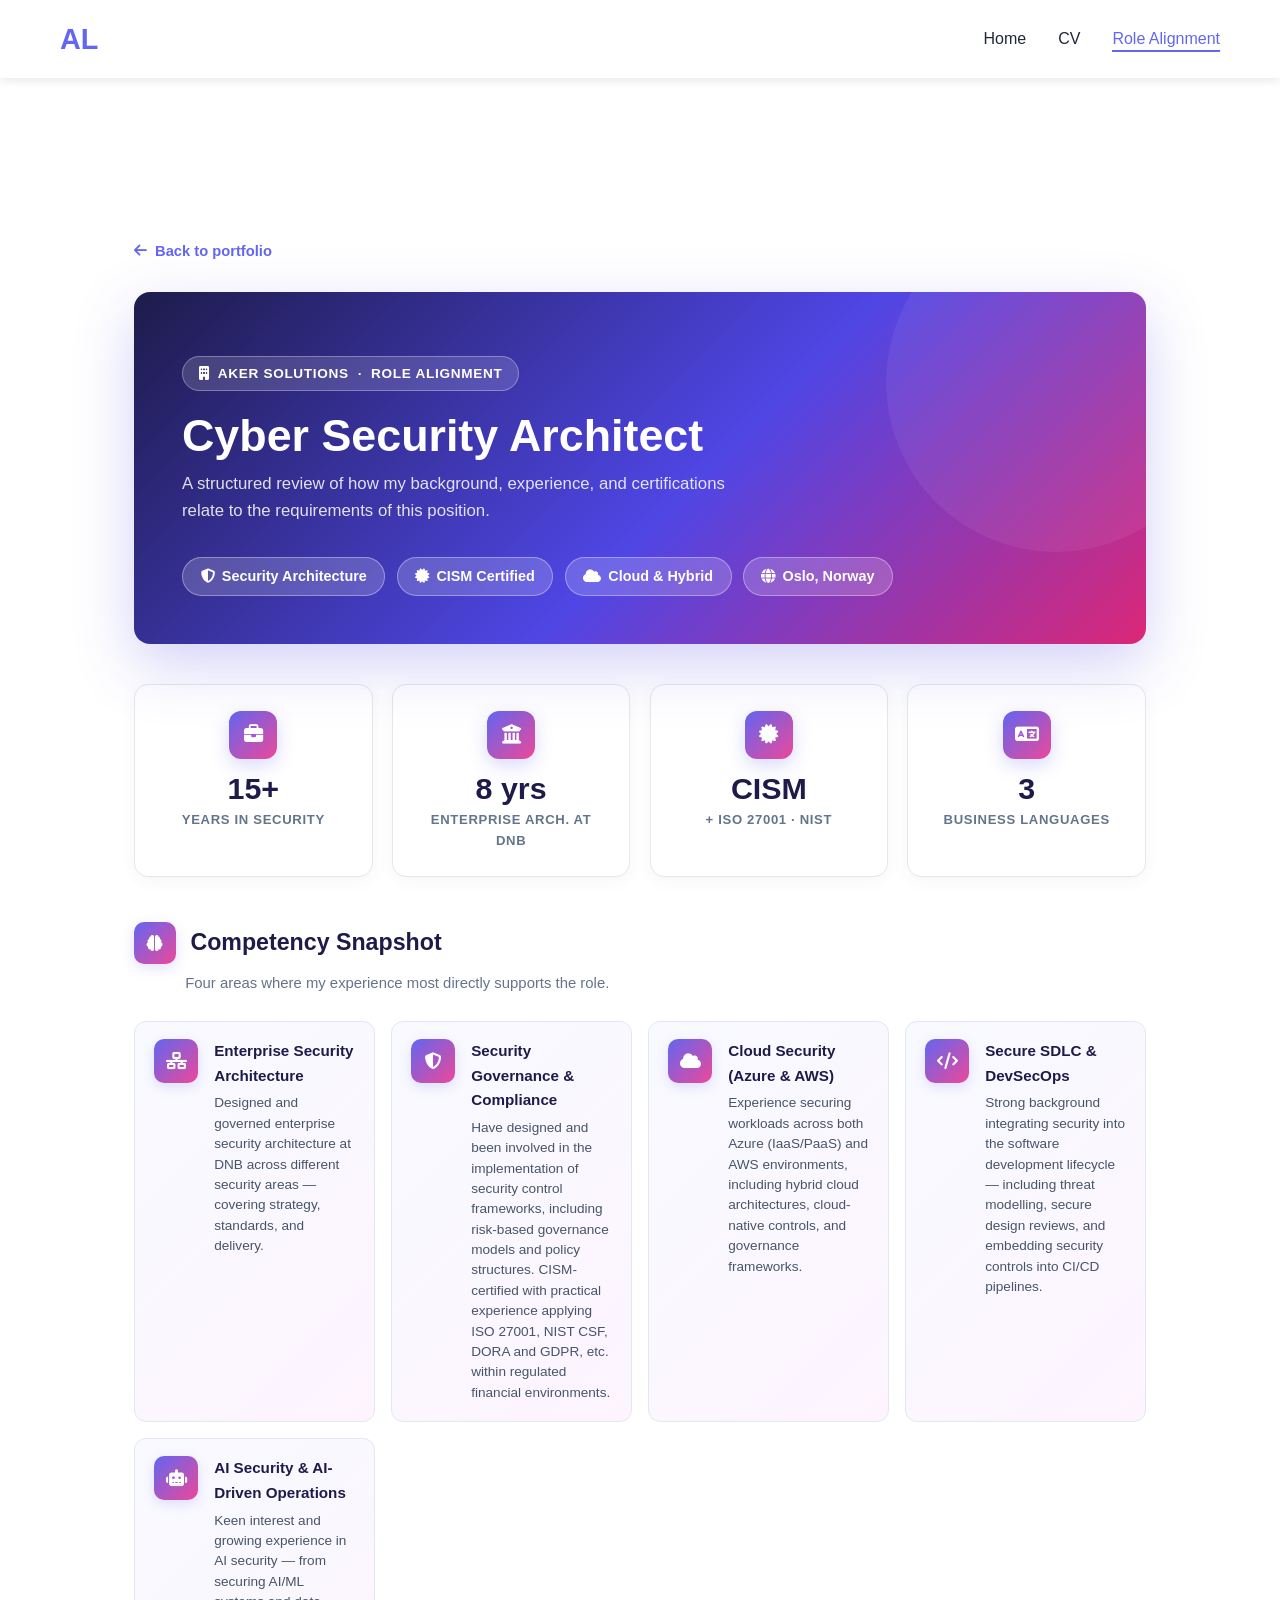
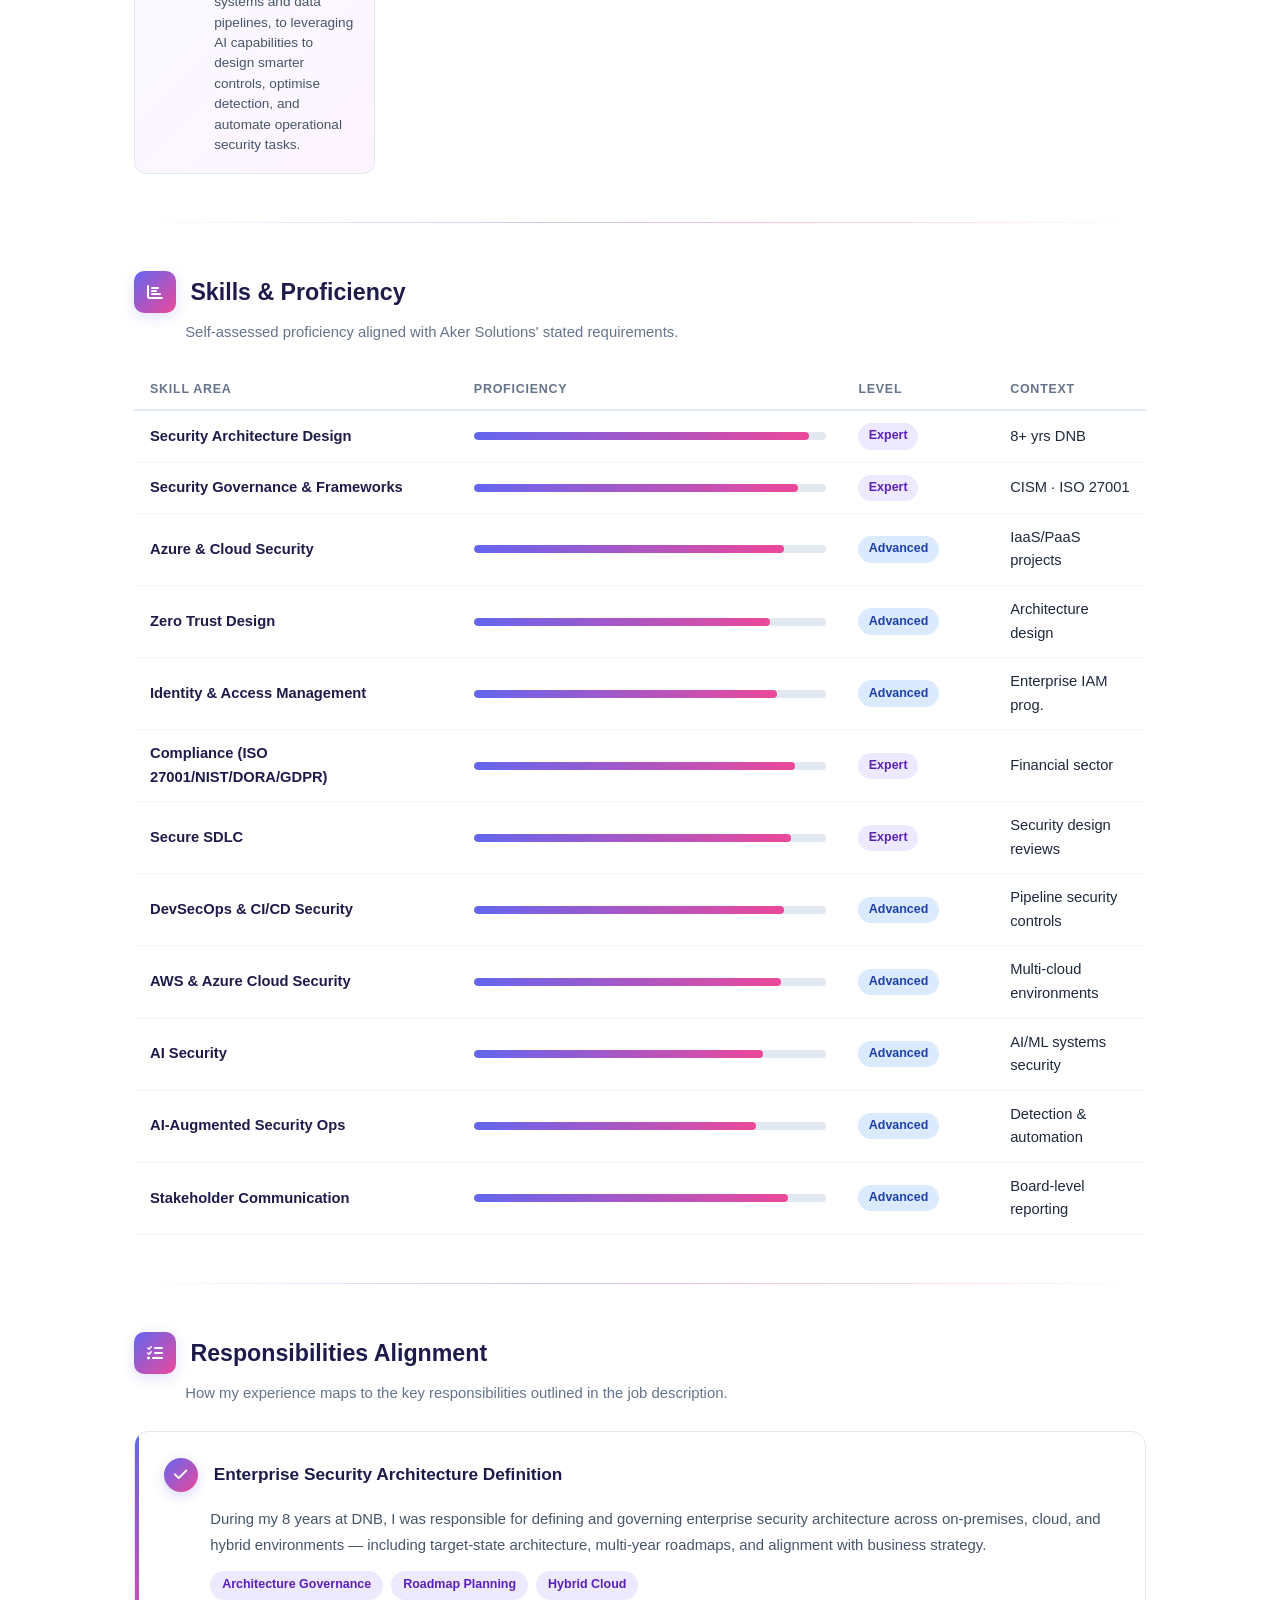
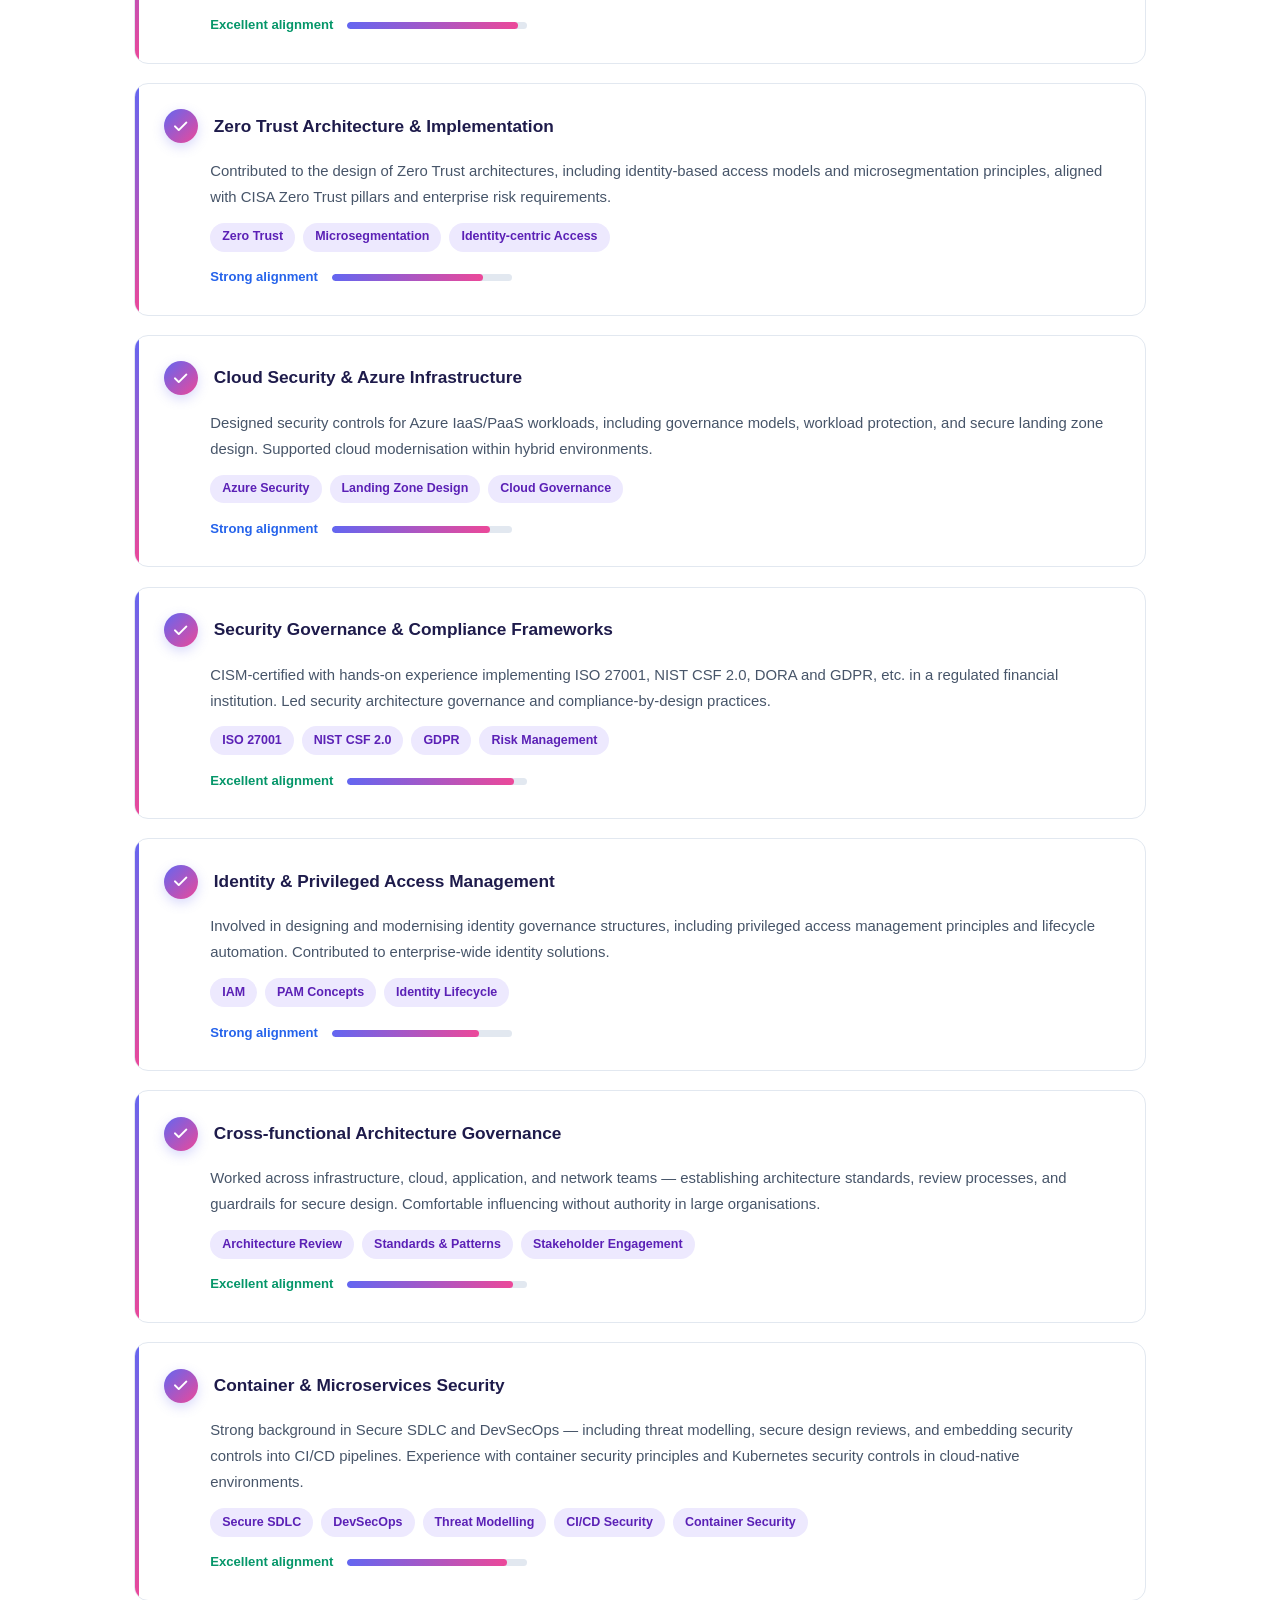
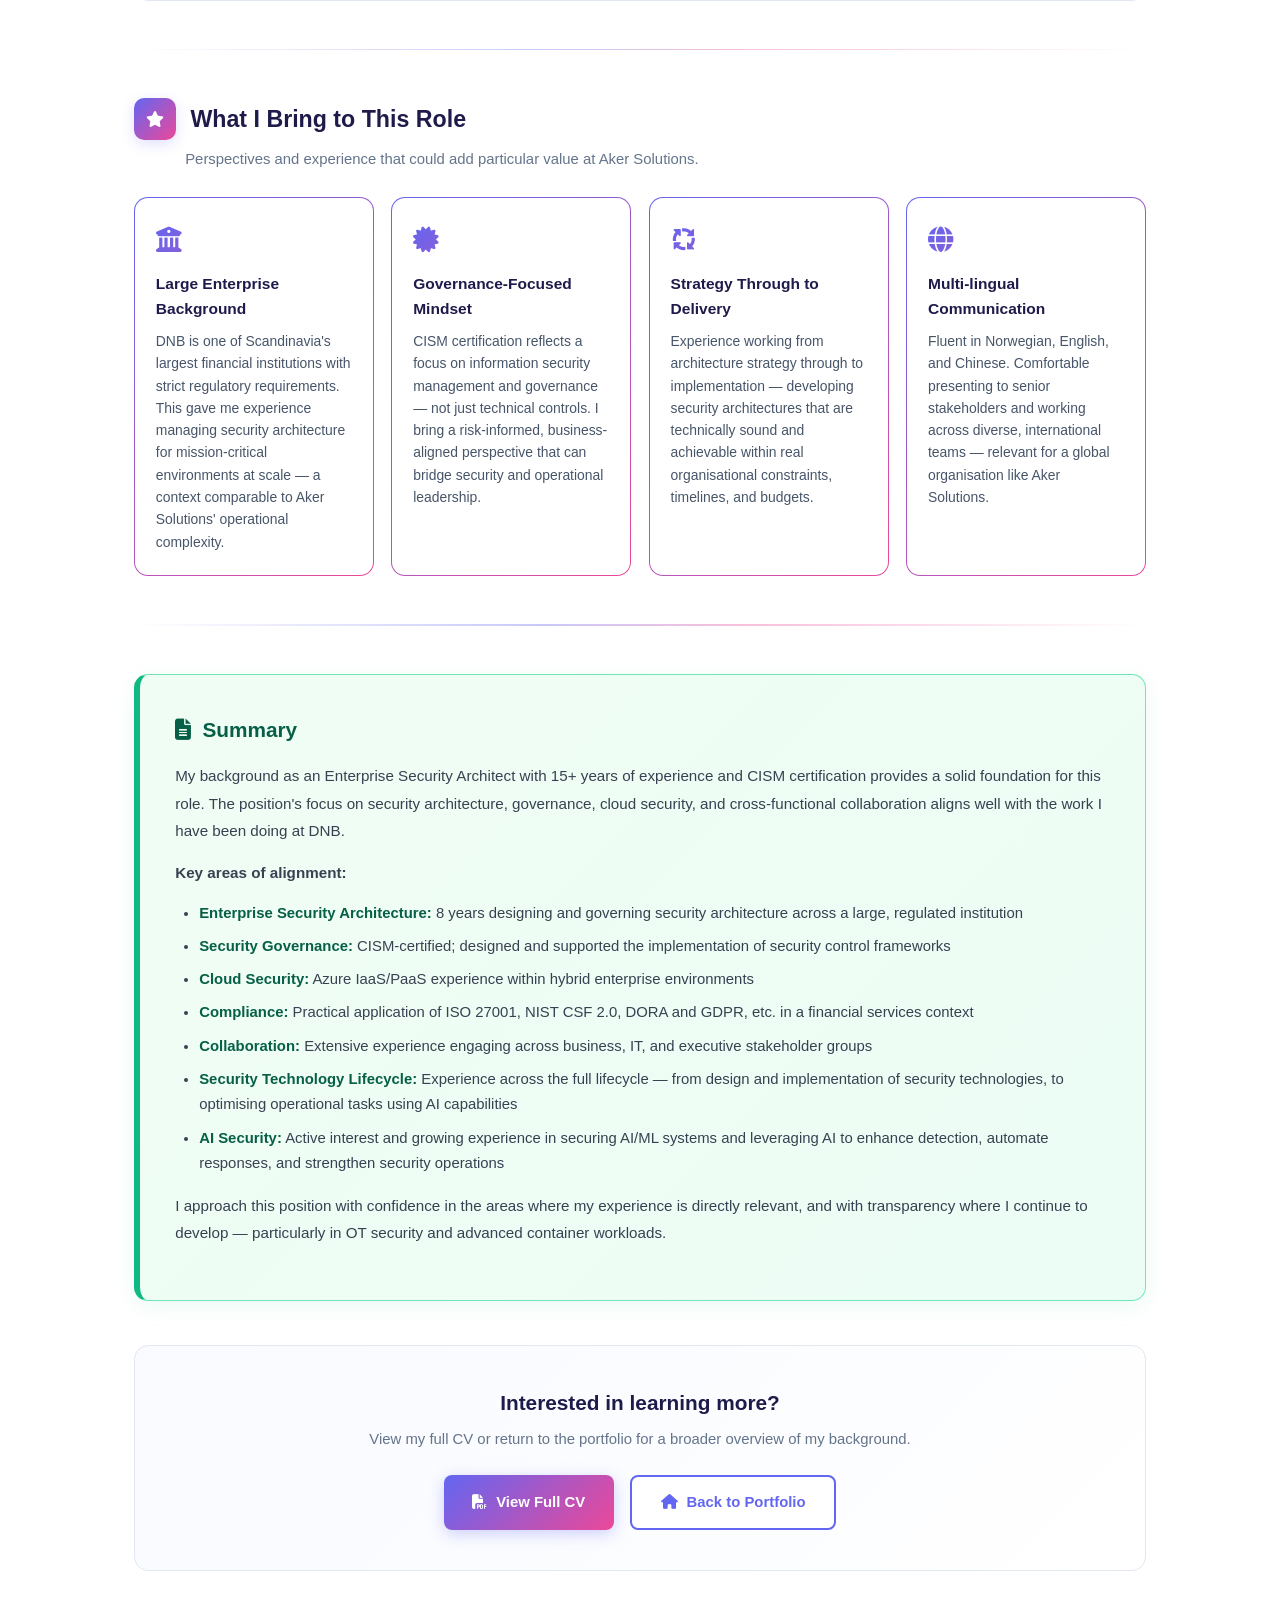
==== commit 53a47dc6: "Merge governance/compliance cards; add DORA to framework lists" ====
--- a/job-match.html
+++ b/job-match.html
@@ -527,8 +527,8 @@
                 <div class="jm-comp-card">
                     <div class="jm-comp-card-icon"><i class="fas fa-shield-halved"></i></div>
                     <div>
-                        <div class="jm-comp-title">Security Governance</div>
-                        <div class="jm-comp-desc">Have designed and been involved in the implementation of security control frameworks, including risk-based governance models and policy structures.</div>
+                        <div class="jm-comp-title">Security Governance &amp; Compliance</div>
+                        <div class="jm-comp-desc">Have designed and been involved in the implementation of security control frameworks, including risk-based governance models and policy structures. CISM-certified with practical experience applying ISO 27001, NIST CSF, DORA and GDPR, etc. within regulated financial environments.</div>
                     </div>
                 </div>
                 <div class="jm-comp-card">
@@ -539,17 +539,17 @@
                     </div>
                 </div>
                 <div class="jm-comp-card">
-                    <div class="jm-comp-card-icon"><i class="fas fa-gavel"></i></div>
-                    <div>
-                        <div class="jm-comp-title">Compliance &amp; Risk Management</div>
-                        <div class="jm-comp-desc">CISM-certified. Practical experience applying ISO 27001, NIST CSF, and GDPR within regulated financial environments.</div>
-                    </div>
-                </div>
-                <div class="jm-comp-card">
                     <div class="jm-comp-card-icon"><i class="fas fa-code"></i></div>
                     <div>
                         <div class="jm-comp-title">Secure SDLC &amp; DevSecOps</div>
                         <div class="jm-comp-desc">Strong background integrating security into the software development lifecycle — including threat modelling, secure design reviews, and embedding security controls into CI/CD pipelines.</div>
+                    </div>
+                </div>
+                <div class="jm-comp-card">
+                    <div class="jm-comp-card-icon"><i class="fas fa-robot"></i></div>
+                    <div>
+                        <div class="jm-comp-title">AI Security &amp; AI-Driven Operations</div>
+                        <div class="jm-comp-desc">Keen interest and growing experience in AI security — from securing AI/ML systems and data pipelines, to leveraging AI capabilities to design smarter controls, optimise detection, and automate operational security tasks.</div>
                     </div>
                 </div>
             </div>
@@ -604,7 +604,7 @@
                         <td>Enterprise IAM prog.</td>
                     </tr>
                     <tr>
-                        <td class="jm-skill-name">Compliance (ISO/NIST/GDPR)</td>
+                        <td class="jm-skill-name">Compliance (ISO 27001/NIST/DORA/GDPR)</td>
                         <td><div class="jm-bar-wrap"><div class="jm-bar" data-w="91"></div></div></td>
                         <td><span class="jm-level-badge level-expert">Expert</span></td>
                         <td>Financial sector</td>
@@ -626,6 +626,18 @@
                         <td><div class="jm-bar-wrap"><div class="jm-bar" data-w="87"></div></div></td>
                         <td><span class="jm-level-badge level-advanced">Advanced</span></td>
                         <td>Multi-cloud environments</td>
+                    </tr>
+                    <tr>
+                        <td class="jm-skill-name">AI Security</td>
+                        <td><div class="jm-bar-wrap"><div class="jm-bar" data-w="82"></div></div></td>
+                        <td><span class="jm-level-badge level-advanced">Advanced</span></td>
+                        <td>AI/ML systems security</td>
+                    </tr>
+                    <tr>
+                        <td class="jm-skill-name">AI-Augmented Security Ops</td>
+                        <td><div class="jm-bar-wrap"><div class="jm-bar" data-w="80"></div></div></td>
+                        <td><span class="jm-level-badge level-advanced">Advanced</span></td>
+                        <td>Detection &amp; automation</td>
                     </tr>
                     <tr>
                         <td class="jm-skill-name">Stakeholder Communication</td>
@@ -709,7 +721,7 @@
                     <div class="jm-item-title">Security Governance &amp; Compliance Frameworks</div>
                 </div>
                 <div class="jm-item-body">
-                    CISM-certified with hands-on experience implementing ISO 27001, NIST CSF 2.0, and GDPR in a regulated financial institution. Led security architecture governance and compliance-by-design practices.
+                    CISM-certified with hands-on experience implementing ISO 27001, NIST CSF 2.0, DORA and GDPR, etc. in a regulated financial institution. Led security architecture governance and compliance-by-design practices.
                     <div class="jm-tags">
                         <span class="jm-tag">ISO 27001</span>
                         <span class="jm-tag">NIST CSF 2.0</span>
@@ -827,8 +839,10 @@
                 <li><strong>Enterprise Security Architecture:</strong> 8 years designing and governing security architecture across a large, regulated institution</li>
                 <li><strong>Security Governance:</strong> CISM-certified; designed and supported the implementation of security control frameworks</li>
                 <li><strong>Cloud Security:</strong> Azure IaaS/PaaS experience within hybrid enterprise environments</li>
-                <li><strong>Compliance:</strong> Practical application of ISO 27001, NIST CSF 2.0, and GDPR in a financial services context</li>
+                <li><strong>Compliance:</strong> Practical application of ISO 27001, NIST CSF 2.0, DORA and GDPR, etc. in a financial services context</li>
                 <li><strong>Collaboration:</strong> Extensive experience engaging across business, IT, and executive stakeholder groups</li>
+                <li><strong>Security Technology Lifecycle:</strong> Experience across the full lifecycle — from design and implementation of security technologies, to optimising operational tasks using AI capabilities</li>
+                <li><strong>AI Security:</strong> Active interest and growing experience in securing AI/ML systems and leveraging AI to enhance detection, automate responses, and strengthen security operations</li>
             </ul>
             <p>
                 I approach this position with confidence in the areas where my experience is directly relevant, and with transparency where I continue to develop — particularly in OT security and advanced container workloads.
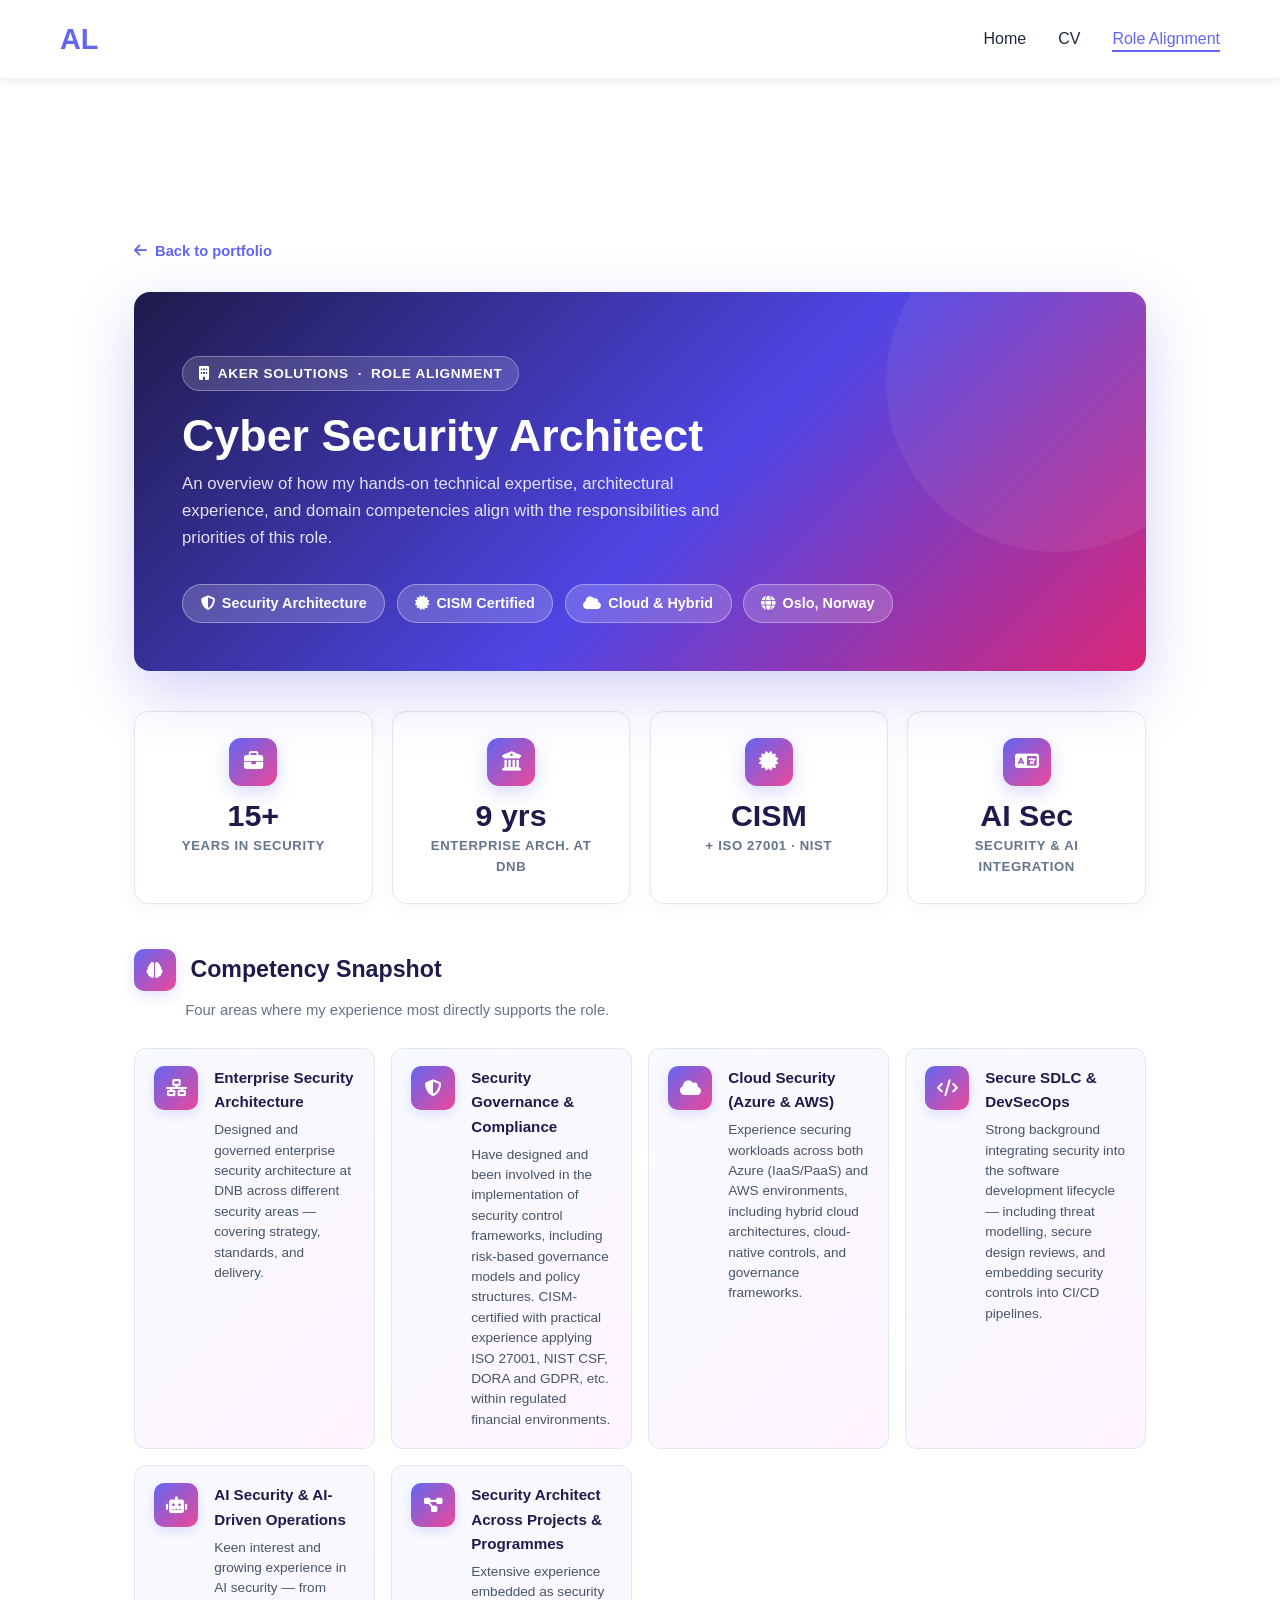
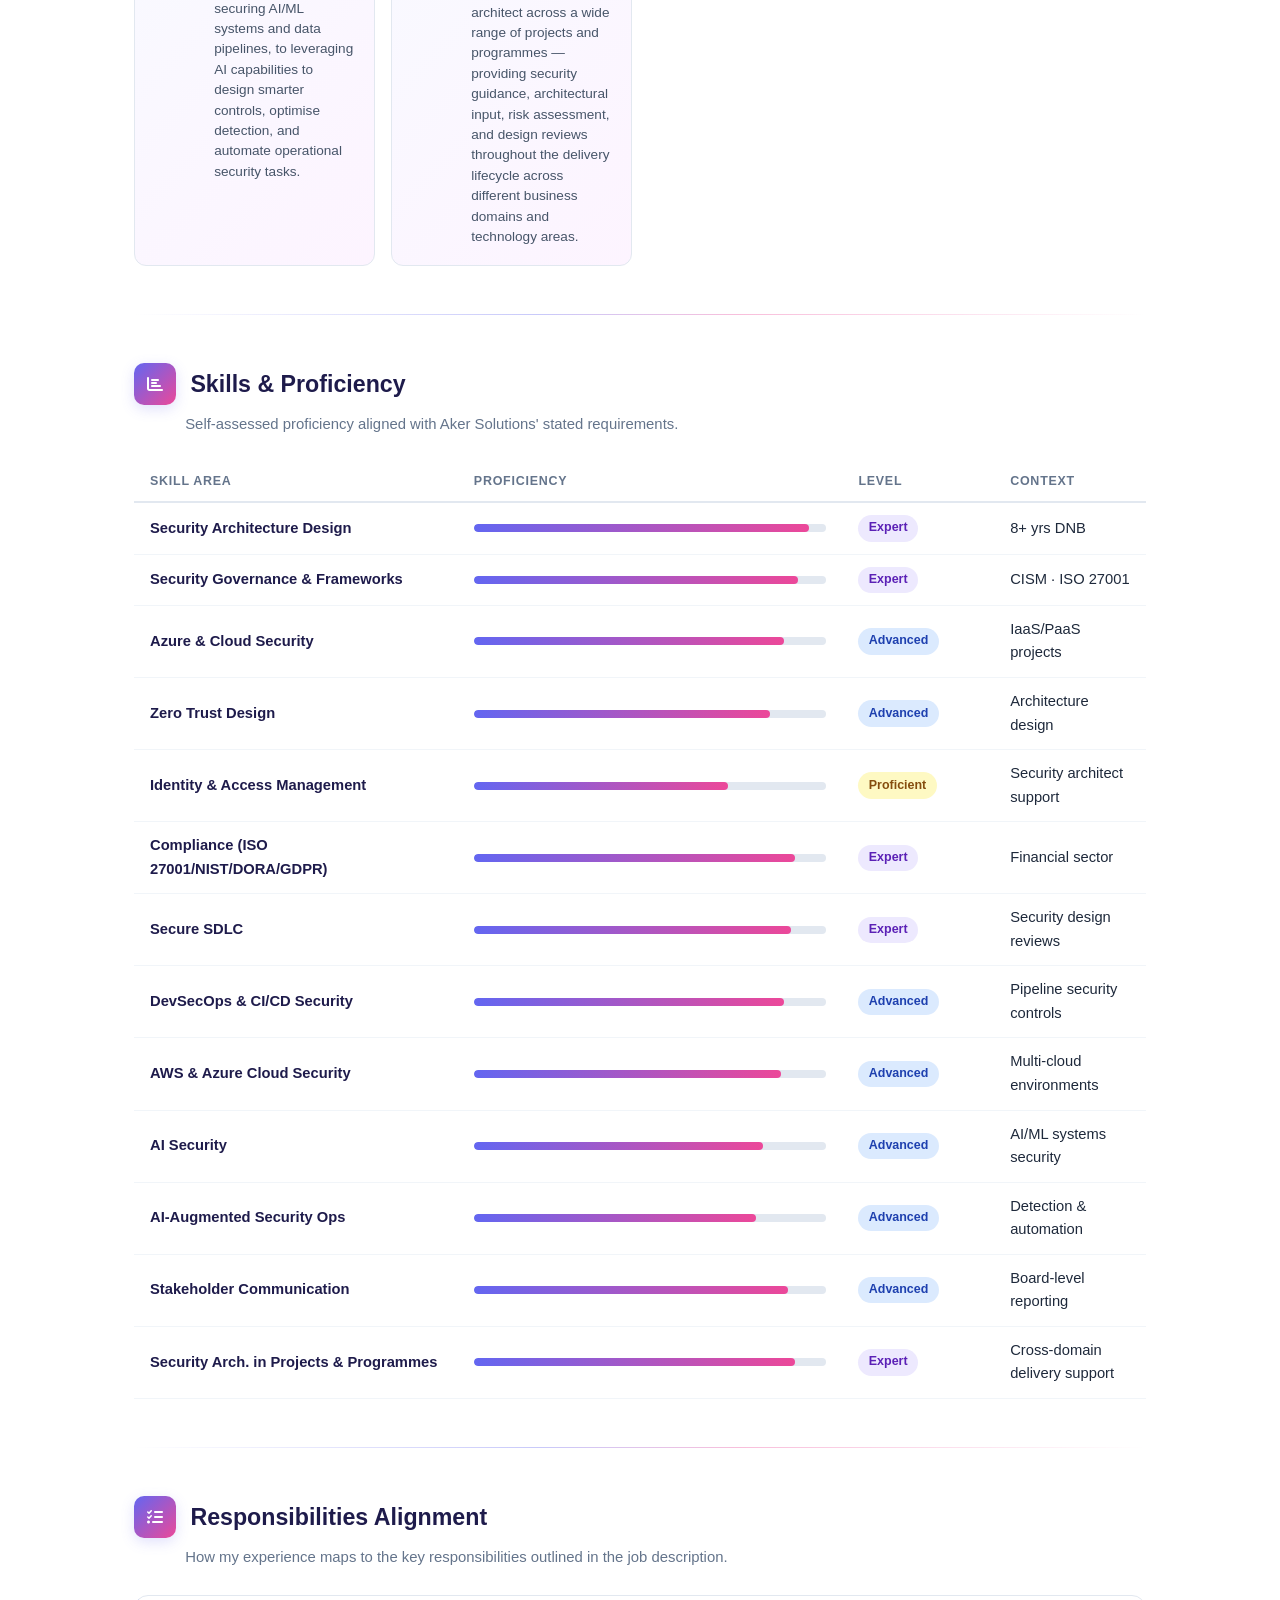
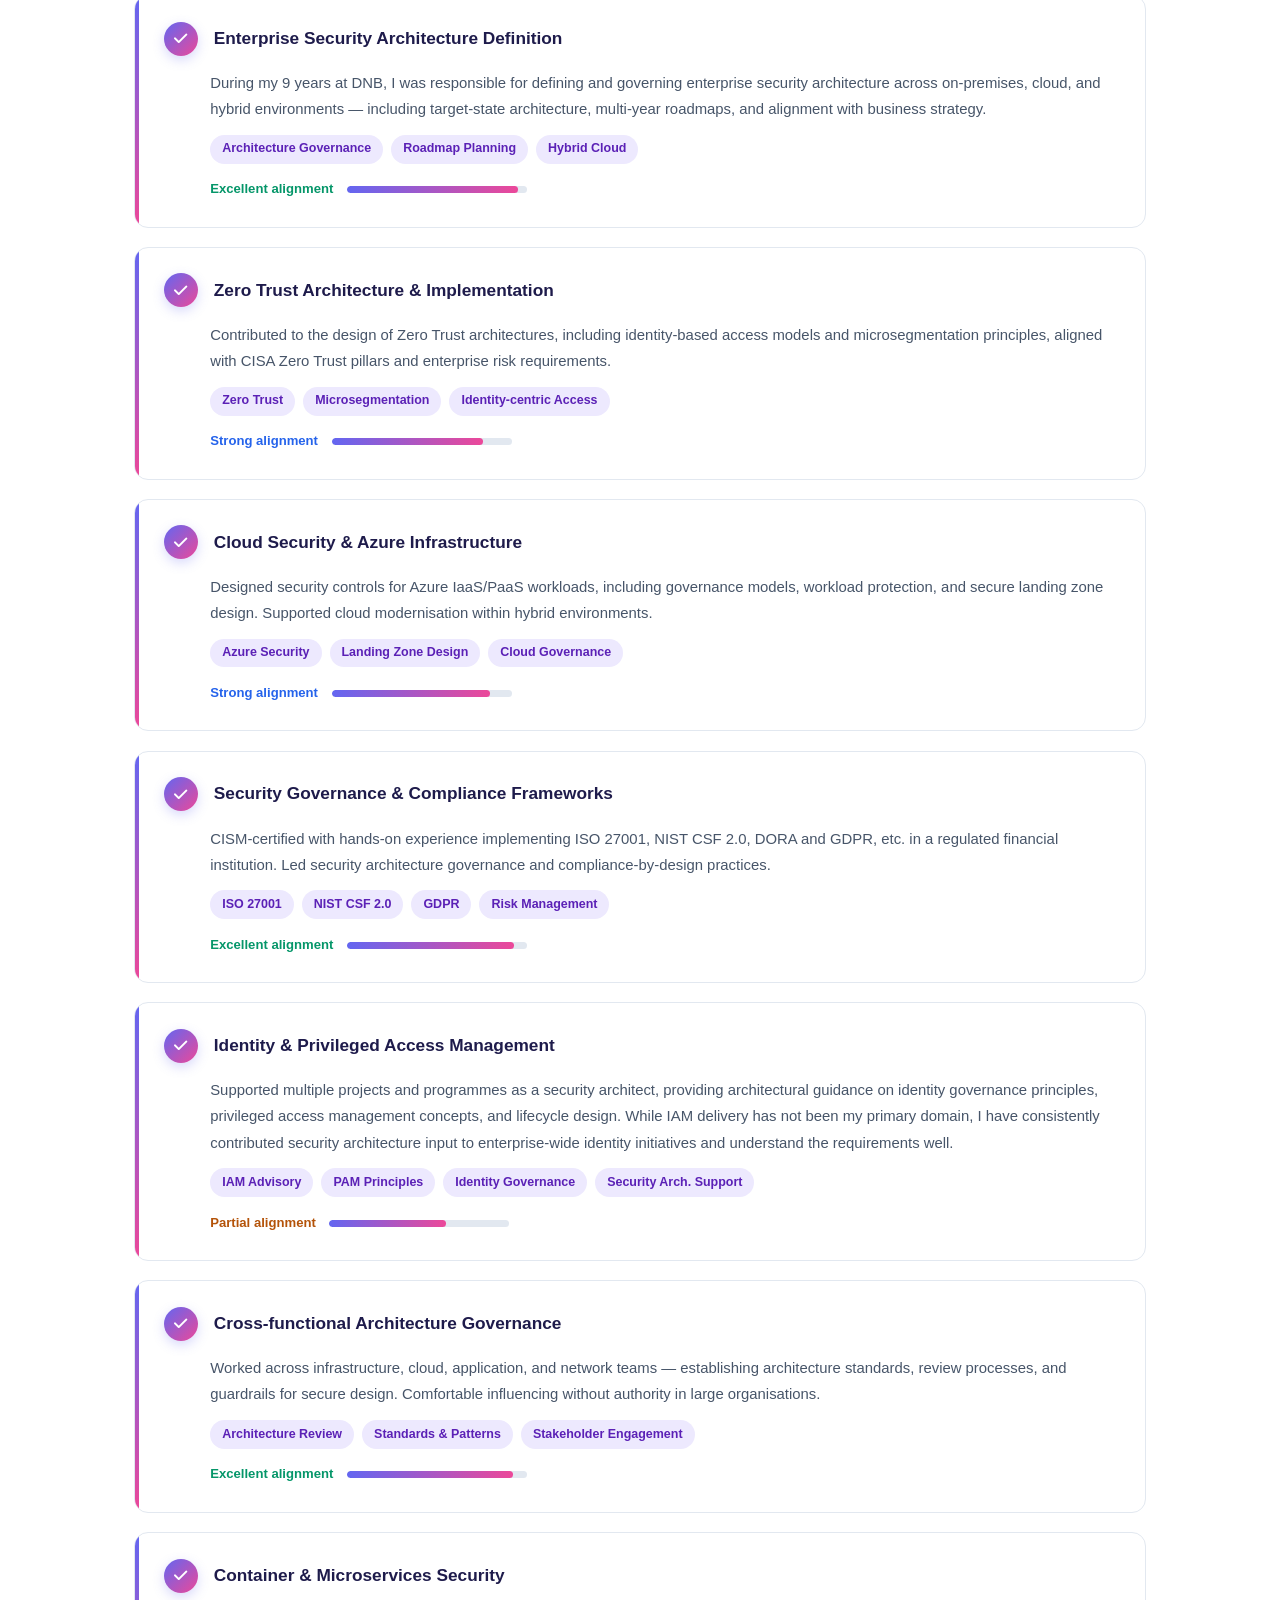
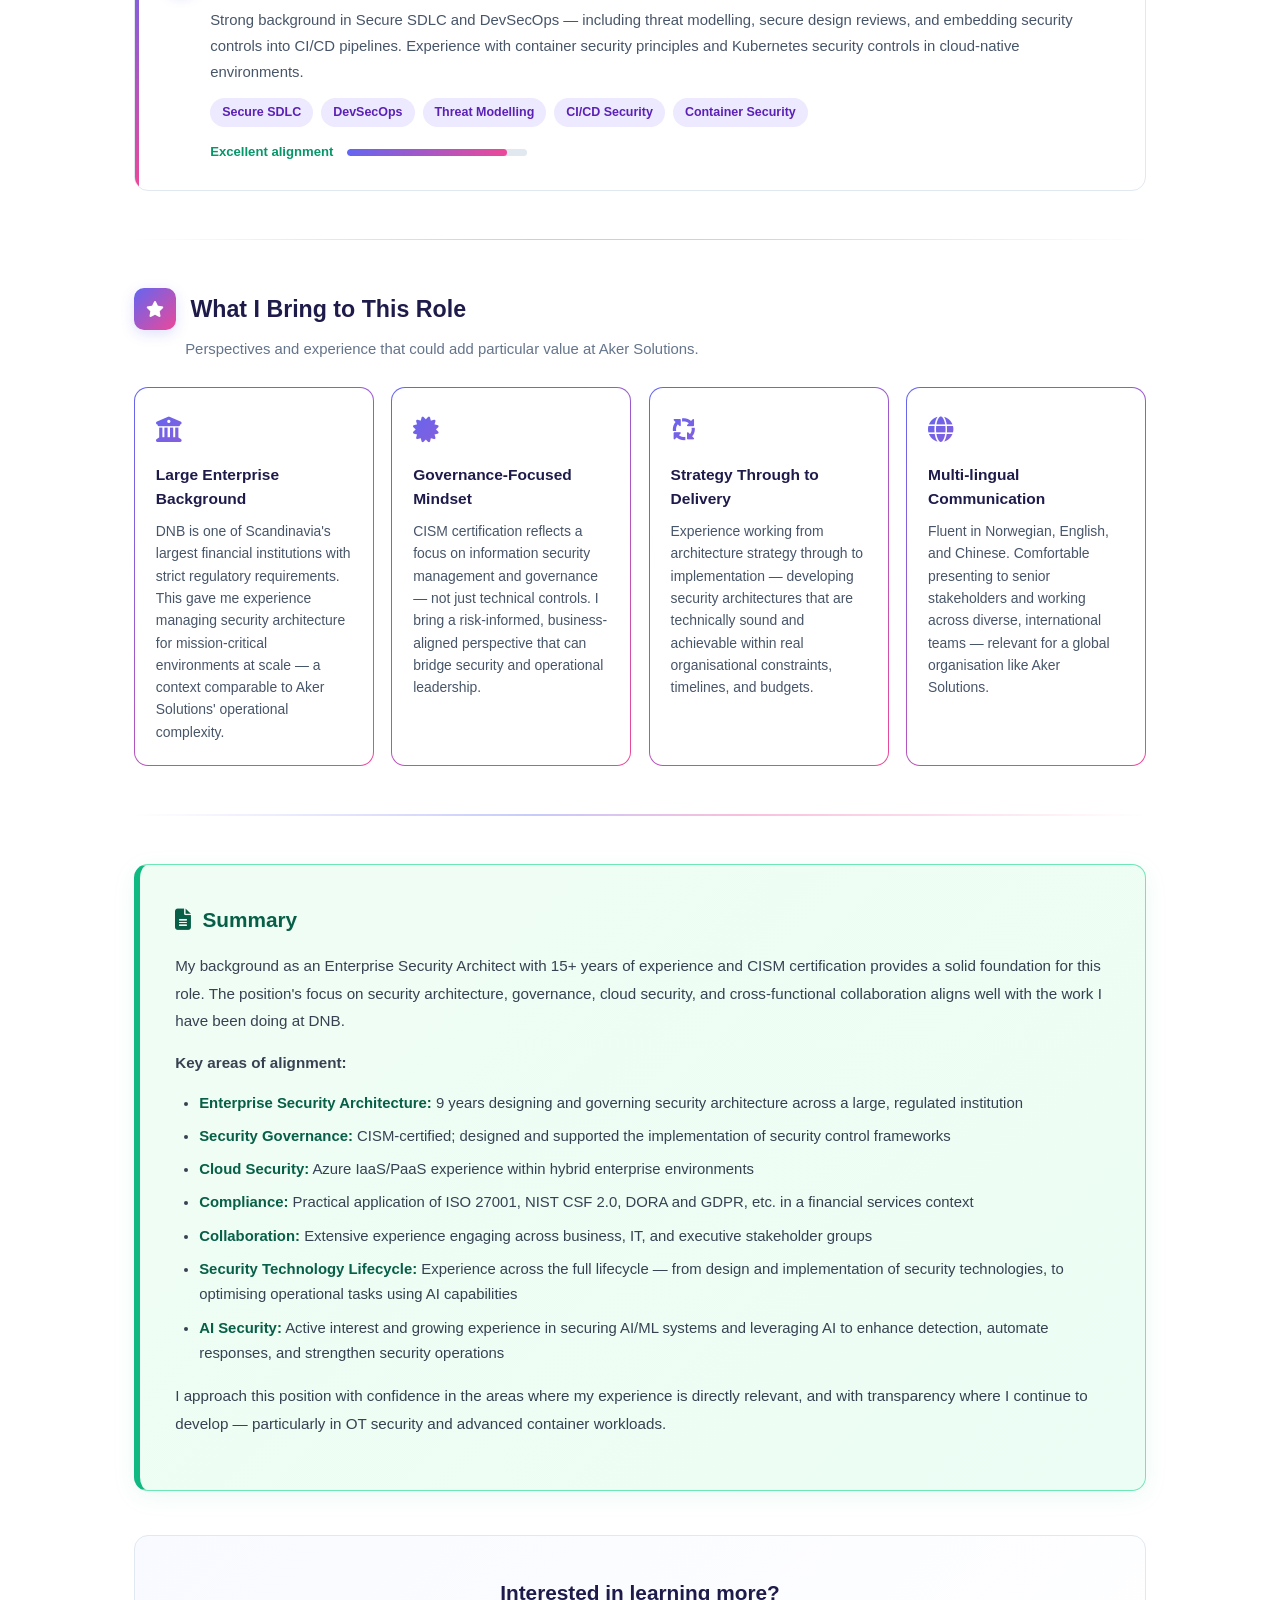
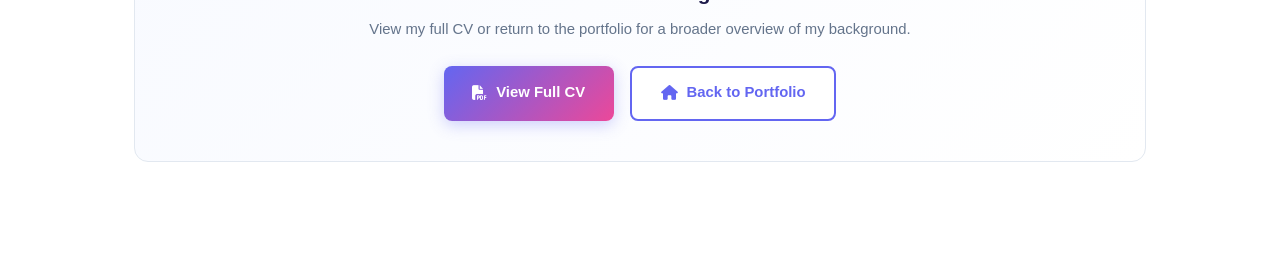
==== commit e7c9d69d: "Add competency: Security Architect across Projects & Programmes" ====
--- a/job-match.html
+++ b/job-match.html
@@ -248,6 +248,7 @@
         }
         .level-expert   { background: #ede9fe; color: #5b21b6; }
         .level-advanced { background: #dbeafe; color: #1e40af; }
+        .level-proficient { background: #fef9c3; color: #854d0e; }
         .level-solid    { background: #dcfce7; color: #14532d; }
 
         /* ─── Responsibility items ───────────────────────────────── */
@@ -331,6 +332,7 @@
         .lbl-excellent { color: #059669; }
         .lbl-strong    { color: #2563eb; }
         .lbl-good      { color: #0891b2; }
+        .lbl-partial   { color: #b45309; }
 
         /* ─── What I bring cards ─────────────────────────────────── */
         .jm-strength-cards {
@@ -473,8 +475,7 @@
                 </div>
                 <h1>Cyber Security Architect</h1>
                 <p class="jm-hero-sub">
-                    A structured review of how my background, experience, and certifications
-                    relate to the requirements of this position.
+                    An overview of how my hands-on technical expertise, architectural experience, and domain competencies align with the responsibilities and priorities of this role.
                 </p>
                 <div class="jm-pills">
                     <span class="jm-pill"><i class="fas fa-shield-halved"></i> Security Architecture</span>
@@ -494,7 +495,7 @@
             </div>
             <div class="jm-metric">
                 <div class="jm-metric-icon"><i class="fas fa-building-columns"></i></div>
-                <div class="jm-metric-val">8 yrs</div>
+                <div class="jm-metric-val">9 yrs</div>
                 <div class="jm-metric-lbl">Enterprise Arch. at DNB</div>
             </div>
             <div class="jm-metric">
@@ -504,8 +505,8 @@
             </div>
             <div class="jm-metric">
                 <div class="jm-metric-icon"><i class="fas fa-language"></i></div>
-                <div class="jm-metric-val">3</div>
-                <div class="jm-metric-lbl">Business Languages</div>
+                <div class="jm-metric-val">AI Sec</div>
+                <div class="jm-metric-lbl">Security &amp; AI Integration</div>
             </div>
         </div>
 
@@ -552,6 +553,13 @@
                         <div class="jm-comp-desc">Keen interest and growing experience in AI security — from securing AI/ML systems and data pipelines, to leveraging AI capabilities to design smarter controls, optimise detection, and automate operational security tasks.</div>
                     </div>
                 </div>
+                <div class="jm-comp-card">
+                    <div class="jm-comp-card-icon"><i class="fas fa-diagram-project"></i></div>
+                    <div>
+                        <div class="jm-comp-title">Security Architect Across Projects &amp; Programmes</div>
+                        <div class="jm-comp-desc">Extensive experience embedded as security architect across a wide range of projects and programmes — providing security guidance, architectural input, risk assessment, and design reviews throughout the delivery lifecycle across different business domains and technology areas.</div>
+                    </div>
+                </div>
             </div>
         </div>
 
@@ -599,9 +607,9 @@
                     </tr>
                     <tr>
                         <td class="jm-skill-name">Identity &amp; Access Management</td>
-                        <td><div class="jm-bar-wrap"><div class="jm-bar" data-w="86"></div></div></td>
-                        <td><span class="jm-level-badge level-advanced">Advanced</span></td>
-                        <td>Enterprise IAM prog.</td>
+                        <td><div class="jm-bar-wrap"><div class="jm-bar" data-w="72"></div></div></td>
+                        <td><span class="jm-level-badge level-proficient">Proficient</span></td>
+                        <td>Security architect support</td>
                     </tr>
                     <tr>
                         <td class="jm-skill-name">Compliance (ISO 27001/NIST/DORA/GDPR)</td>
@@ -644,6 +652,12 @@
                         <td><div class="jm-bar-wrap"><div class="jm-bar" data-w="89"></div></div></td>
                         <td><span class="jm-level-badge level-advanced">Advanced</span></td>
                         <td>Board-level reporting</td>
+                    </tr>
+                    <tr>
+                        <td class="jm-skill-name">Security Arch. in Projects &amp; Programmes</td>
+                        <td><div class="jm-bar-wrap"><div class="jm-bar" data-w="91"></div></div></td>
+                        <td><span class="jm-level-badge level-expert">Expert</span></td>
+                        <td>Cross-domain delivery support</td>
                     </tr>
                 </tbody>
             </table>
@@ -664,7 +678,7 @@
                     <div class="jm-item-title">Enterprise Security Architecture Definition</div>
                 </div>
                 <div class="jm-item-body">
-                    During my 8 years at DNB, I was responsible for defining and governing enterprise security architecture across on-premises, cloud, and hybrid environments — including target-state architecture, multi-year roadmaps, and alignment with business strategy.
+                    During my 9 years at DNB, I was responsible for defining and governing enterprise security architecture across on-premises, cloud, and hybrid environments — including target-state architecture, multi-year roadmaps, and alignment with business strategy.
                     <div class="jm-tags">
                         <span class="jm-tag">Architecture Governance</span>
                         <span class="jm-tag">Roadmap Planning</span>
@@ -741,15 +755,16 @@
                     <div class="jm-item-title">Identity &amp; Privileged Access Management</div>
                 </div>
                 <div class="jm-item-body">
-                    Involved in designing and modernising identity governance structures, including privileged access management principles and lifecycle automation. Contributed to enterprise-wide identity solutions.
+                    Supported multiple projects and programmes as a security architect, providing architectural guidance on identity governance principles, privileged access management concepts, and lifecycle design. While IAM delivery has not been my primary domain, I have consistently contributed security architecture input to enterprise-wide identity initiatives and understand the requirements well.
                     <div class="jm-tags">
-                        <span class="jm-tag">IAM</span>
-                        <span class="jm-tag">PAM Concepts</span>
-                        <span class="jm-tag">Identity Lifecycle</span>
+                        <span class="jm-tag">IAM Advisory</span>
+                        <span class="jm-tag">PAM Principles</span>
+                        <span class="jm-tag">Identity Governance</span>
+                        <span class="jm-tag">Security Arch. Support</span>
                     </div>
                     <div class="jm-strength-row">
-                        <span class="jm-strength-label lbl-strong">Strong alignment</span>
-                        <div class="jm-strength-track"><div class="jm-strength-fill" data-w="82"></div></div>
+                        <span class="jm-strength-label lbl-partial">Partial alignment</span>
+                        <div class="jm-strength-track"><div class="jm-strength-fill" data-w="65"></div></div>
                     </div>
                 </div>
             </div>
@@ -836,7 +851,7 @@
             </p>
             <p><strong>Key areas of alignment:</strong></p>
             <ul>
-                <li><strong>Enterprise Security Architecture:</strong> 8 years designing and governing security architecture across a large, regulated institution</li>
+                <li><strong>Enterprise Security Architecture:</strong> 9 years designing and governing security architecture across a large, regulated institution</li>
                 <li><strong>Security Governance:</strong> CISM-certified; designed and supported the implementation of security control frameworks</li>
                 <li><strong>Cloud Security:</strong> Azure IaaS/PaaS experience within hybrid enterprise environments</li>
                 <li><strong>Compliance:</strong> Practical application of ISO 27001, NIST CSF 2.0, DORA and GDPR, etc. in a financial services context</li>
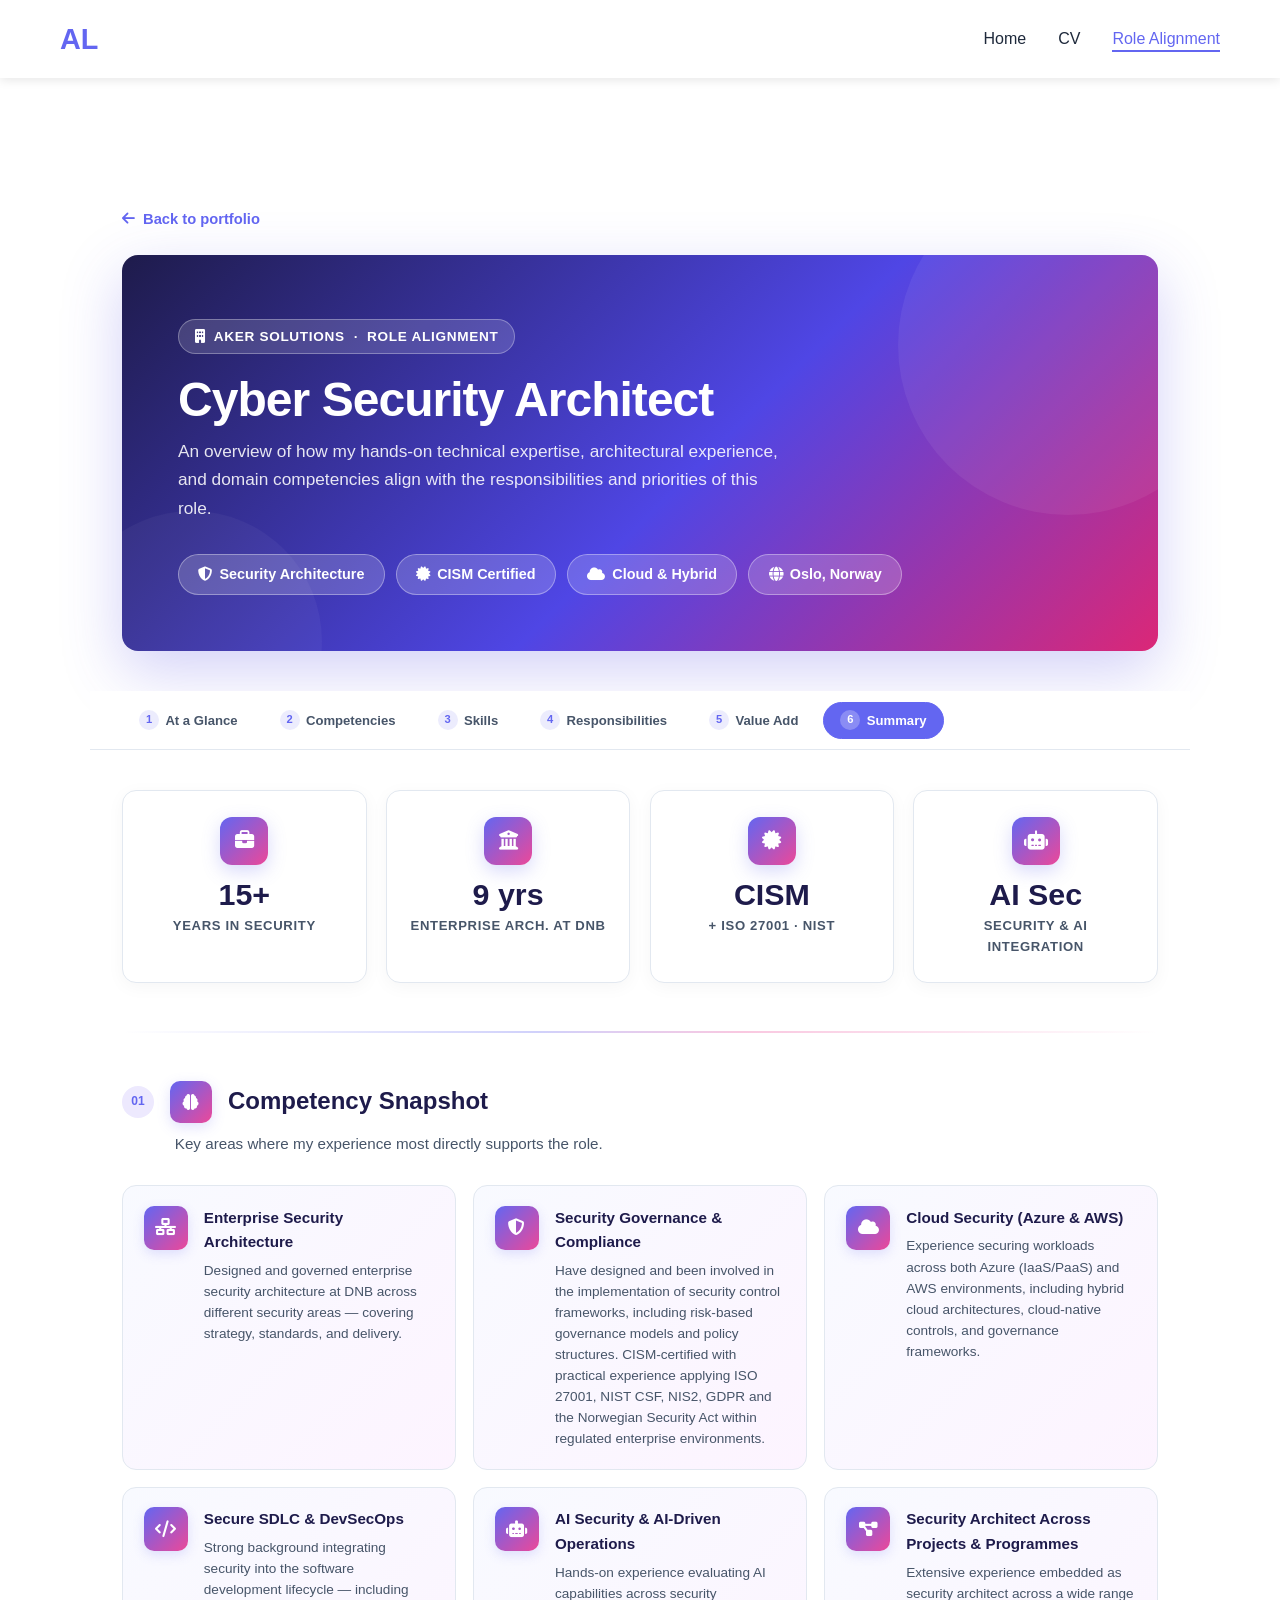
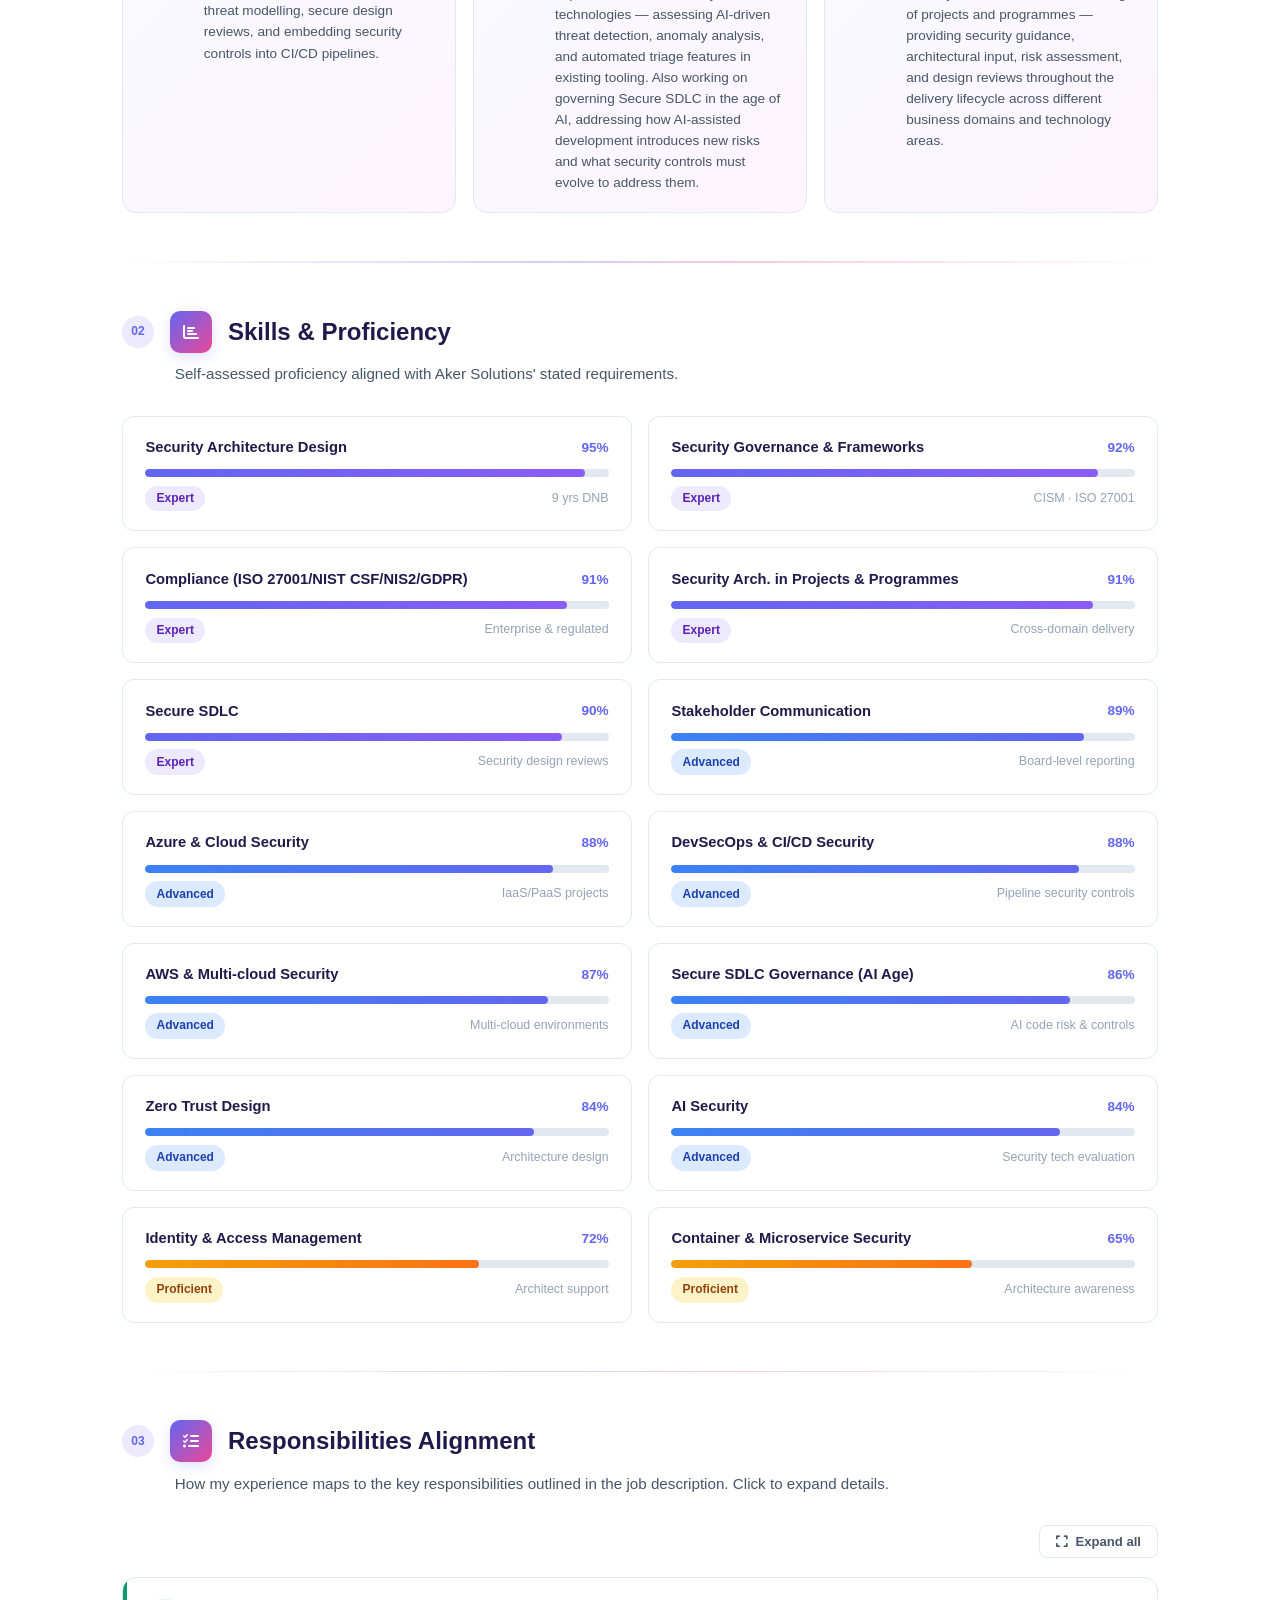
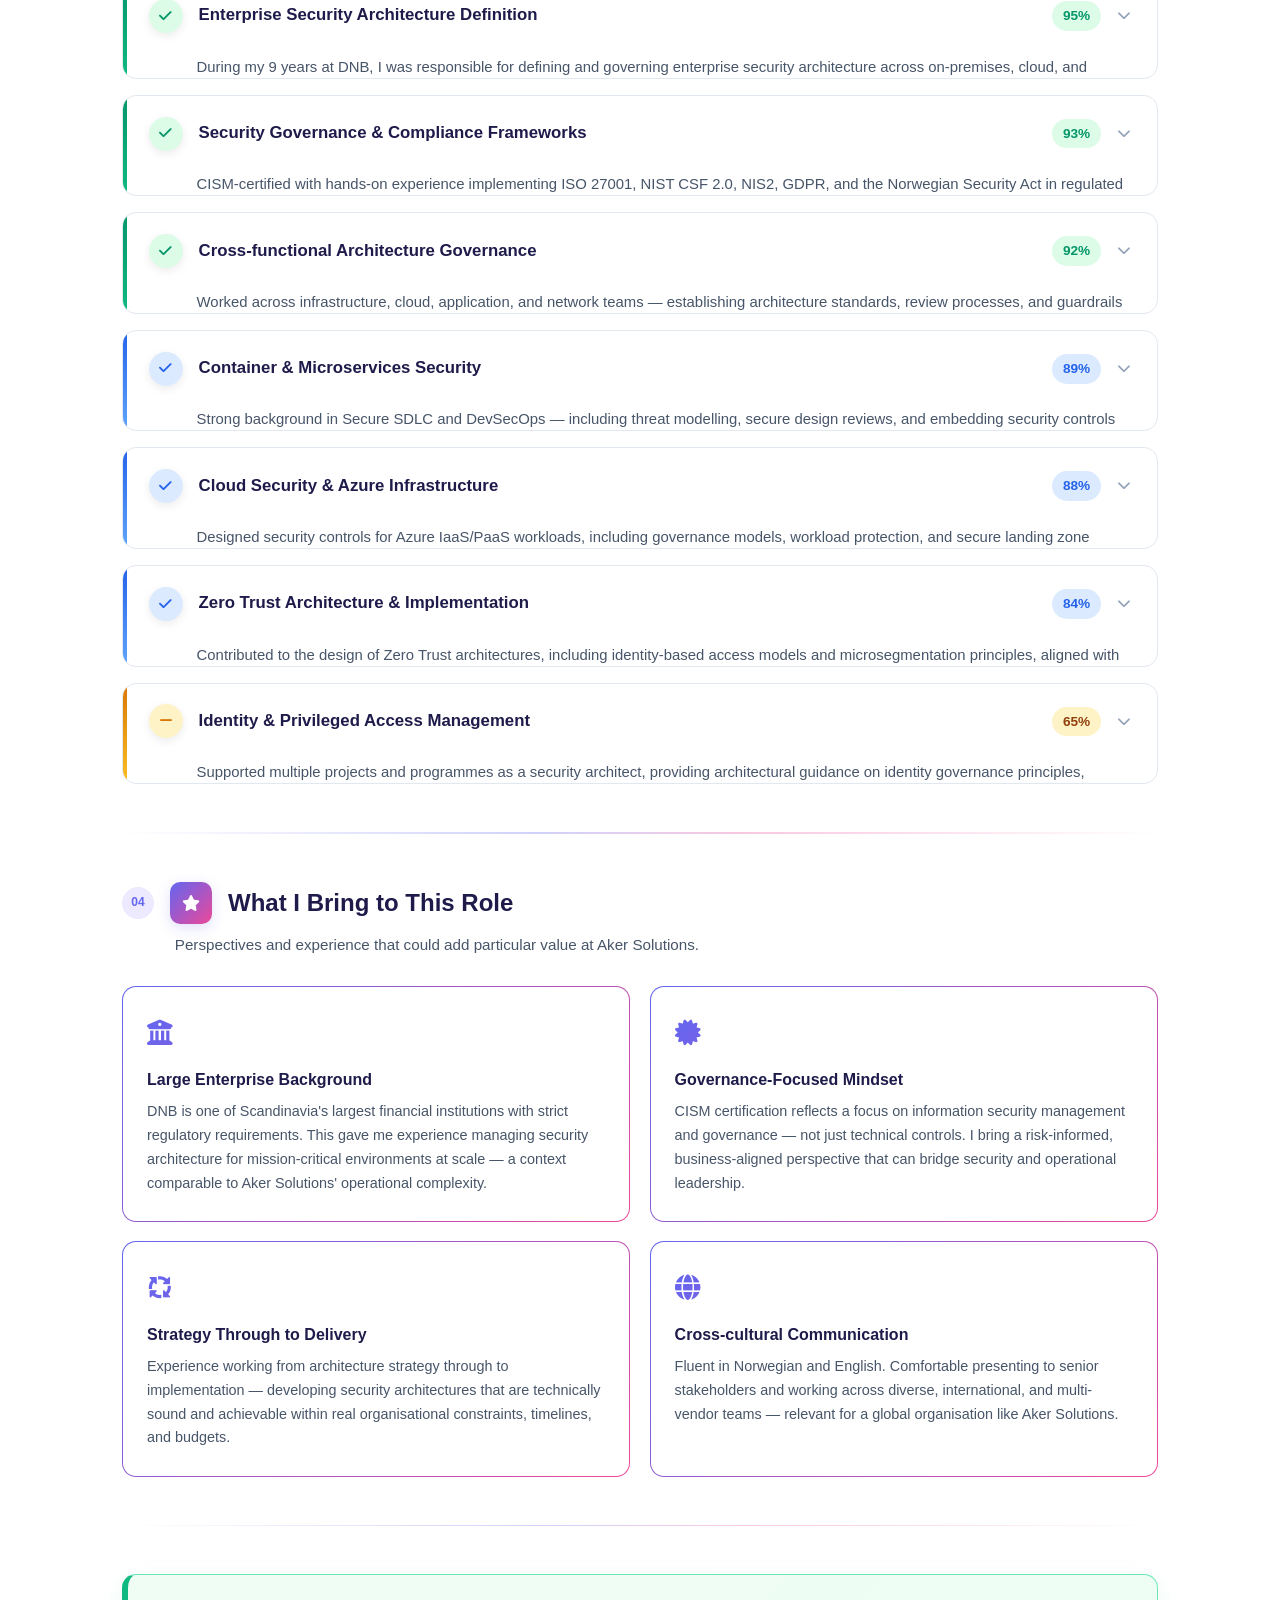
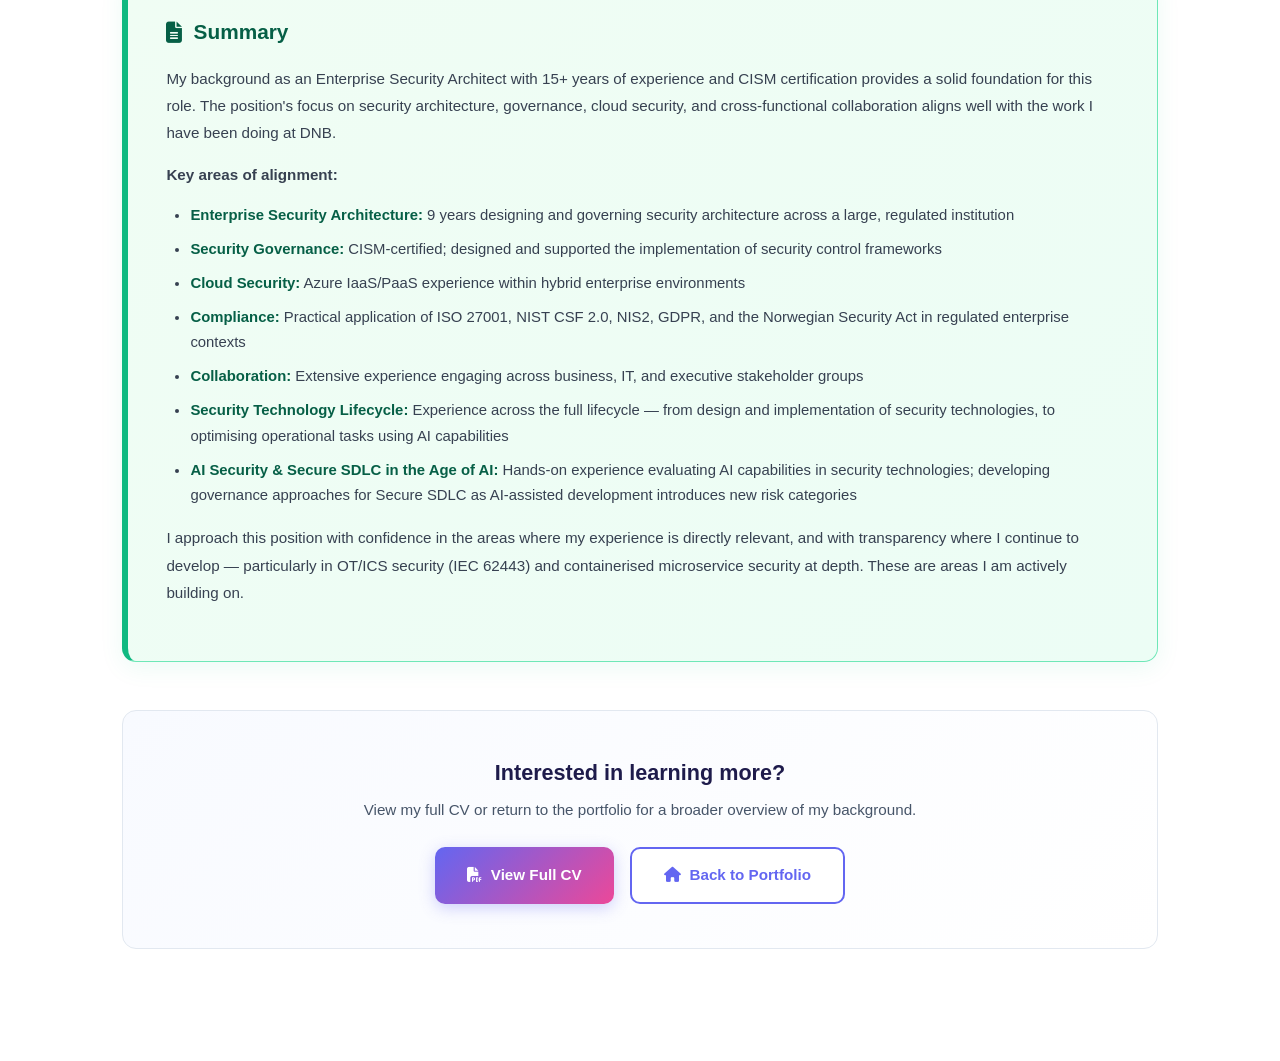
==== commit 1158bb4b: "Redesign job-match page for interview presentation: sticky TOC, accordion sections, skill cards, scr" ====
--- a/job-match.html
+++ b/job-match.html
@@ -7,11 +7,101 @@
     <link rel="stylesheet" href="styles.css">
     <link rel="stylesheet" href="https://cdnjs.cloudflare.com/ajax/libs/font-awesome/6.4.0/css/all.min.css">
     <style>
+        /* ─── CSS Variables ──────────────────────────────────────── */
+        :root {
+            --jm-indigo: #6366f1;
+            --jm-pink: #ec4899;
+            --jm-navy: #1e1b4b;
+            --jm-slate: #475569;
+            --jm-light: #f8faff;
+            --jm-border: #e2e8f0;
+            --jm-green: #059669;
+            --jm-blue: #2563eb;
+            --jm-amber: #b45309;
+            --jm-radius: 16px;
+        }
+
+        /* ─── Reading progress bar ───────────────────────────────── */
+        .jm-progress {
+            position: fixed;
+            top: 0;
+            left: 0;
+            height: 3px;
+            background: linear-gradient(90deg, var(--jm-indigo), var(--jm-pink));
+            z-index: 2000;
+            width: 0;
+            transition: width .15s linear;
+        }
+
         /* ─── Layout ─────────────────────────────────────────────── */
         .jm-wrap {
-            max-width: 1060px;
+            max-width: 1100px;
             margin: 0 auto;
-            padding: 2rem 1.5rem 4rem;
+            padding: 2rem 2rem 4rem;
+        }
+
+        /* ─── Section navigator (sticky TOC) ─────────────────────── */
+        .jm-nav-strip {
+            position: sticky;
+            top: 68px;
+            z-index: 900;
+            background: rgba(255,255,255,.92);
+            backdrop-filter: blur(12px);
+            -webkit-backdrop-filter: blur(12px);
+            border-bottom: 1px solid var(--jm-border);
+            padding: .65rem 0;
+            margin: 0 -2rem 2.5rem;
+            padding-left: 2rem;
+            padding-right: 2rem;
+            overflow-x: auto;
+            scrollbar-width: none;
+        }
+        .jm-nav-strip::-webkit-scrollbar { display: none; }
+        .jm-nav-list {
+            display: flex;
+            gap: .5rem;
+            list-style: none;
+            padding: 0;
+            margin: 0;
+            white-space: nowrap;
+        }
+        .jm-nav-link {
+            display: inline-flex;
+            align-items: center;
+            gap: .4rem;
+            padding: .45rem 1rem;
+            border-radius: 50px;
+            font-size: .82rem;
+            font-weight: 600;
+            color: var(--jm-slate);
+            text-decoration: none;
+            border: 1.5px solid transparent;
+            transition: all .25s;
+            background: transparent;
+        }
+        .jm-nav-link:hover {
+            background: #f5f3ff;
+            color: var(--jm-indigo);
+        }
+        .jm-nav-link.active {
+            background: var(--jm-indigo);
+            color: #fff;
+            border-color: var(--jm-indigo);
+        }
+        .jm-nav-num {
+            display: inline-flex;
+            align-items: center;
+            justify-content: center;
+            width: 20px; height: 20px;
+            border-radius: 50%;
+            font-size: .7rem;
+            font-weight: 700;
+            background: rgba(99,102,241,.12);
+            color: var(--jm-indigo);
+        }
+        .jm-nav-link.active .jm-nav-num {
+            background: rgba(255,255,255,.25);
+            color: #fff;
         }
 
         /* ─── Hero banner ────────────────────────────────────────── */
@@ -20,8 +110,8 @@
             overflow: hidden;
             background: linear-gradient(135deg, #1e1b4b 0%, #4f46e5 55%, #db2777 100%);
             color: #fff;
-            border-radius: 16px;
-            padding: 4rem 3rem 3rem;
+            border-radius: var(--jm-radius);
+            padding: 4rem 3.5rem 3.5rem;
             margin-bottom: 2.5rem;
             box-shadow: 0 20px 60px rgba(79,70,229,.25);
         }
@@ -32,6 +122,15 @@
             width: 340px; height: 340px;
             border-radius: 50%;
             background: rgba(255,255,255,.06);
+            pointer-events: none;
+        }
+        .jm-hero::before {
+            content: '';
+            position: absolute;
+            bottom: -120px; left: -60px;
+            width: 260px; height: 260px;
+            border-radius: 50%;
+            background: rgba(255,255,255,.04);
             pointer-events: none;
         }
         .jm-hero-inner { position: relative; z-index: 1; }
@@ -50,16 +149,17 @@
             margin-bottom: 1.2rem;
         }
         .jm-hero h1 {
-            font-size: clamp(1.8rem, 4vw, 2.8rem);
+            font-size: clamp(2rem, 4.5vw, 3rem);
             font-weight: 800;
-            line-height: 1.15;
+            line-height: 1.12;
             margin-bottom: .6rem;
+            letter-spacing: -.02em;
         }
         .jm-hero-sub {
-            font-size: 1.05rem;
-            opacity: .85;
-            max-width: 560px;
-            line-height: 1.6;
+            font-size: 1.08rem;
+            opacity: .88;
+            max-width: 600px;
+            line-height: 1.65;
             margin-bottom: 2rem;
         }
         .jm-pills { display: flex; flex-wrap: wrap; gap: .7rem; }
@@ -70,7 +170,7 @@
             background: rgba(255,255,255,.18);
             border: 1px solid rgba(255,255,255,.35);
             border-radius: 50px;
-            padding: .45rem 1.1rem;
+            padding: .5rem 1.2rem;
             font-size: .9rem;
             font-weight: 600;
         }
@@ -78,15 +178,15 @@
         /* ─── Key-metric cards ───────────────────────────────────── */
         .jm-metrics {
             display: grid;
-            grid-template-columns: repeat(auto-fit, minmax(190px, 1fr));
+            grid-template-columns: repeat(4, 1fr);
             gap: 1.2rem;
             margin-bottom: 2.8rem;
         }
         .jm-metric {
             background: #fff;
-            border: 1.5px solid #e2e8f0;
+            border: 1.5px solid var(--jm-border);
             border-radius: 14px;
-            padding: 1.6rem 1.4rem;
+            padding: 1.6rem 1.2rem;
             text-align: center;
             box-shadow: 0 4px 18px rgba(0,0,0,.04);
             transition: transform .25s, box-shadow .25s, border-color .25s;
@@ -94,12 +194,12 @@
         .jm-metric:hover {
             transform: translateY(-4px);
             box-shadow: 0 10px 30px rgba(99,102,241,.12);
-            border-color: #6366f1;
+            border-color: var(--jm-indigo);
         }
         .jm-metric-icon {
             width: 48px; height: 48px;
             border-radius: 12px;
-            background: linear-gradient(135deg, #6366f1, #ec4899);
+            background: linear-gradient(135deg, var(--jm-indigo), var(--jm-pink));
             color: #fff;
             display: flex; align-items: center; justify-content: center;
             font-size: 1.2rem;
@@ -109,42 +209,57 @@
         .jm-metric-val {
             font-size: 1.9rem;
             font-weight: 800;
-            color: #1e1b4b;
+            color: var(--jm-navy);
             line-height: 1;
             margin-bottom: .3rem;
         }
         .jm-metric-lbl {
             font-size: .82rem;
             font-weight: 600;
-            color: #64748b;
+            color: var(--jm-slate);
             text-transform: uppercase;
             letter-spacing: .05em;
         }
 
         /* ─── Section chrome ─────────────────────────────────────── */
-        .jm-section { margin-bottom: 3rem; }
+        .jm-section {
+            margin-bottom: 3rem;
+            scroll-margin-top: 140px;
+        }
         .jm-divider {
             height: 1.5px;
-            background: linear-gradient(90deg, transparent, #6366f1 40%, #ec4899 60%, transparent);
+            background: linear-gradient(90deg, transparent, var(--jm-indigo) 40%, var(--jm-pink) 60%, transparent);
             margin: 3rem 0;
-            opacity: .35;
+            opacity: .3;
         }
         .jm-section-head {
             display: flex;
             align-items: center;
-            gap: .9rem;
-            margin-bottom: .5rem;
+            gap: 1rem;
+            margin-bottom: .6rem;
+        }
+        .jm-section-num {
+            font-size: .75rem;
+            font-weight: 800;
+            color: var(--jm-indigo);
+            background: #ede9fe;
+            width: 32px; height: 32px;
+            border-radius: 50%;
+            display: flex;
+            align-items: center;
+            justify-content: center;
+            flex-shrink: 0;
         }
         .jm-section-head h2 {
-            font-size: 1.45rem;
+            font-size: 1.5rem;
             font-weight: 800;
-            color: #1e1b4b;
+            color: var(--jm-navy);
             margin: 0;
         }
         .jm-section-icon {
             width: 42px; height: 42px;
             border-radius: 10px;
-            background: linear-gradient(135deg, #6366f1, #ec4899);
+            background: linear-gradient(135deg, var(--jm-indigo), var(--jm-pink));
             color: #fff;
             display: flex; align-items: center; justify-content: center;
             font-size: 1rem;
@@ -152,37 +267,38 @@
             box-shadow: 0 4px 14px rgba(99,102,241,.2);
         }
         .jm-section-sub {
-            font-size: .93rem;
-            color: #64748b;
-            margin-bottom: 1.6rem;
-            padding-left: 3.2rem;
-            line-height: 1.55;
+            font-size: .95rem;
+            color: var(--jm-slate);
+            margin-bottom: 1.8rem;
+            padding-left: 3.3rem;
+            line-height: 1.6;
         }
 
         /* ─── Competency snapshot grid ───────────────────────────── */
         .jm-comp-grid {
             display: grid;
-            grid-template-columns: repeat(auto-fit, minmax(230px, 1fr));
-            gap: 1rem;
+            grid-template-columns: repeat(3, 1fr);
+            gap: 1.1rem;
         }
         .jm-comp-card {
             display: flex;
             gap: 1rem;
             align-items: flex-start;
-            padding: 1.1rem 1.2rem;
-            border-radius: 12px;
+            padding: 1.2rem 1.3rem;
+            border-radius: 14px;
             background: linear-gradient(135deg, #f8faff 0%, #fdf4ff 100%);
-            border: 1.5px solid #e2e8f0;
-            transition: border-color .25s, box-shadow .25s;
+            border: 1.5px solid var(--jm-border);
+            transition: border-color .25s, box-shadow .25s, transform .25s;
         }
         .jm-comp-card:hover {
             border-color: #a5b4fc;
-            box-shadow: 0 6px 22px rgba(99,102,241,.1);
+            box-shadow: 0 8px 26px rgba(99,102,241,.12);
+            transform: translateY(-2px);
         }
         .jm-comp-card-icon {
             width: 44px; height: 44px;
             border-radius: 10px;
-            background: linear-gradient(135deg, #6366f1, #ec4899);
+            background: linear-gradient(135deg, var(--jm-indigo), var(--jm-pink));
             color: #fff;
             display: flex; align-items: center; justify-content: center;
             font-size: 1.05rem;
@@ -192,111 +308,165 @@
         .jm-comp-title {
             font-size: .95rem;
             font-weight: 700;
-            color: #1e1b4b;
+            color: var(--jm-navy);
             margin-bottom: .35rem;
         }
         .jm-comp-desc {
             font-size: .85rem;
-            color: #475569;
-            line-height: 1.5;
-        }
-
-        /* ─── Skills table ───────────────────────────────────────── */
-        .jm-skills-table {
-            width: 100%;
-            border-collapse: collapse;
+            color: var(--jm-slate);
+            line-height: 1.55;
+        }
+
+        /* ─── Skills visual cards ────────────────────────────────── */
+        .jm-skills-grid {
+            display: grid;
+            grid-template-columns: repeat(2, 1fr);
+            gap: 1rem;
+        }
+        .jm-skill-card {
+            background: #fff;
+            border: 1.5px solid var(--jm-border);
+            border-radius: 12px;
+            padding: 1.2rem 1.4rem;
+            transition: border-color .25s, box-shadow .25s;
+        }
+        .jm-skill-card:hover {
+            border-color: #a5b4fc;
+            box-shadow: 0 6px 20px rgba(99,102,241,.1);
+        }
+        .jm-skill-card-top {
+            display: flex;
+            justify-content: space-between;
+            align-items: center;
+            margin-bottom: .6rem;
+        }
+        .jm-skill-card-name {
             font-size: .92rem;
-        }
-        .jm-skills-table thead th {
-            text-align: left;
-            font-size: .78rem;
             font-weight: 700;
-            text-transform: uppercase;
-            letter-spacing: .06em;
-            color: #64748b;
-            padding: .6rem 1rem;
-            border-bottom: 2px solid #e2e8f0;
-        }
-        .jm-skills-table tbody tr {
-            border-bottom: 1px solid #f1f5f9;
-            transition: background .2s;
-        }
-        .jm-skills-table tbody tr:hover { background: #f8faff; }
-        .jm-skills-table td { padding: .75rem 1rem; vertical-align: middle; }
-        .jm-skill-name { font-weight: 600; color: #1e1b4b; }
-        .jm-bar-wrap {
+            color: var(--jm-navy);
+        }
+        .jm-skill-card-pct {
+            font-size: .85rem;
+            font-weight: 800;
+            color: var(--jm-indigo);
+        }
+        .jm-skill-bar-wrap {
             width: 100%;
             height: 8px;
             background: #e2e8f0;
             border-radius: 4px;
             overflow: hidden;
-        }
-        .jm-bar {
+            margin-bottom: .55rem;
+        }
+        .jm-skill-bar {
             height: 100%;
             border-radius: 4px;
-            background: linear-gradient(90deg, #6366f1, #ec4899);
             width: 0;
             transition: width 1s ease;
         }
+        .jm-skill-bar.bar-expert     { background: linear-gradient(90deg, #6366f1, #8b5cf6); }
+        .jm-skill-bar.bar-advanced   { background: linear-gradient(90deg, #3b82f6, #6366f1); }
+        .jm-skill-bar.bar-proficient { background: linear-gradient(90deg, #f59e0b, #f97316); }
+        .jm-skill-card-meta {
+            display: flex;
+            justify-content: space-between;
+            align-items: center;
+        }
         .jm-level-badge {
             display: inline-block;
-            padding: .2rem .65rem;
+            padding: .2rem .7rem;
             border-radius: 50px;
-            font-size: .78rem;
+            font-size: .75rem;
             font-weight: 700;
             white-space: nowrap;
         }
-        .level-expert   { background: #ede9fe; color: #5b21b6; }
-        .level-advanced { background: #dbeafe; color: #1e40af; }
-        .level-proficient { background: #fef9c3; color: #854d0e; }
-        .level-solid    { background: #dcfce7; color: #14532d; }
-
-        /* ─── Responsibility items ───────────────────────────────── */
+        .level-expert     { background: #ede9fe; color: #5b21b6; }
+        .level-advanced   { background: #dbeafe; color: #1e40af; }
+        .level-proficient { background: #fef3c7; color: #92400e; }
+        .jm-skill-context {
+            font-size: .78rem;
+            color: #94a3b8;
+            font-weight: 500;
+        }
+
+        /* ─── Responsibility items (accordion) ───────────────────── */
         .jm-item {
             background: #fff;
-            border: 1.5px solid #e2e8f0;
+            border: 1.5px solid var(--jm-border);
             border-radius: 14px;
-            padding: 1.6rem 1.8rem;
-            margin-bottom: 1.2rem;
+            margin-bottom: 1rem;
             position: relative;
             overflow: hidden;
-            transition: border-color .25s, box-shadow .25s, transform .25s;
+            transition: border-color .25s, box-shadow .25s;
         }
         .jm-item::before {
             content: '';
             position: absolute;
             left: 0; top: 0;
             width: 4px; height: 100%;
-            background: linear-gradient(180deg, #6366f1, #ec4899);
             border-radius: 14px 0 0 14px;
         }
+        .jm-item.align-excellent::before { background: linear-gradient(180deg, #059669, #10b981); }
+        .jm-item.align-strong::before    { background: linear-gradient(180deg, #2563eb, #60a5fa); }
+        .jm-item.align-partial::before   { background: linear-gradient(180deg, #d97706, #fbbf24); }
         .jm-item:hover {
             border-color: #a5b4fc;
-            box-shadow: 0 8px 28px rgba(99,102,241,.12);
-            transform: translateX(3px);
+            box-shadow: 0 6px 24px rgba(99,102,241,.1);
         }
         .jm-item-head {
             display: flex;
             align-items: center;
             gap: 1rem;
-            margin-bottom: .9rem;
+            padding: 1.3rem 1.6rem;
+            cursor: pointer;
+            user-select: none;
         }
         .jm-check {
             width: 34px; height: 34px;
             border-radius: 50%;
-            background: linear-gradient(135deg, #6366f1, #ec4899);
-            color: #fff;
             display: flex; align-items: center; justify-content: center;
-            font-size: .95rem;
+            font-size: .9rem;
             flex-shrink: 0;
-            box-shadow: 0 4px 12px rgba(99,102,241,.25);
-        }
-        .jm-item-title { font-size: 1.08rem; font-weight: 700; color: #1e1b4b; }
+            box-shadow: 0 3px 10px rgba(0,0,0,.08);
+        }
+        .align-excellent .jm-check { background: #dcfce7; color: #059669; }
+        .align-strong .jm-check    { background: #dbeafe; color: #2563eb; }
+        .align-partial .jm-check   { background: #fef3c7; color: #d97706; }
+        .jm-item-title {
+            font-size: 1.05rem;
+            font-weight: 700;
+            color: var(--jm-navy);
+            flex: 1;
+        }
+        .jm-item-pct {
+            font-size: .85rem;
+            font-weight: 700;
+            padding: .25rem .7rem;
+            border-radius: 50px;
+            white-space: nowrap;
+        }
+        .align-excellent .jm-item-pct { background: #dcfce7; color: #059669; }
+        .align-strong .jm-item-pct    { background: #dbeafe; color: #2563eb; }
+        .align-partial .jm-item-pct   { background: #fef3c7; color: #92400e; }
+        .jm-item-chevron {
+            font-size: .85rem;
+            color: #94a3b8;
+            transition: transform .3s;
+            flex-shrink: 0;
+        }
+        .jm-item.open .jm-item-chevron { transform: rotate(180deg); }
         .jm-item-body {
-            padding-left: 2.9rem;
-            color: #475569;
+            padding: 0 1.6rem 1.5rem 4.6rem;
+            color: var(--jm-slate);
             line-height: 1.75;
             font-size: .93rem;
+            max-height: 0;
+            overflow: hidden;
+            transition: max-height .4s ease, padding .3s ease;
+        }
+        .jm-item.open .jm-item-body {
+            max-height: 600px;
+            padding-bottom: 1.5rem;
         }
         .jm-tags { display: flex; flex-wrap: wrap; gap: .5rem; margin-top: .8rem; }
         .jm-tag {
@@ -319,48 +489,58 @@
             height: 7px;
             background: #e2e8f0;
             border-radius: 4px;
-            max-width: 180px;
+            max-width: 200px;
             overflow: hidden;
         }
         .jm-strength-fill {
             height: 100%;
-            background: linear-gradient(90deg, #6366f1, #ec4899);
             border-radius: 4px;
             width: 0;
             transition: width 1s ease;
         }
         .lbl-excellent { color: #059669; }
+        .lbl-excellent + .jm-strength-track .jm-strength-fill { background: linear-gradient(90deg, #059669, #34d399); }
         .lbl-strong    { color: #2563eb; }
-        .lbl-good      { color: #0891b2; }
+        .lbl-strong + .jm-strength-track .jm-strength-fill    { background: linear-gradient(90deg, #2563eb, #60a5fa); }
         .lbl-partial   { color: #b45309; }
+        .lbl-partial + .jm-strength-track .jm-strength-fill   { background: linear-gradient(90deg, #d97706, #fbbf24); }
 
         /* ─── What I bring cards ─────────────────────────────────── */
         .jm-strength-cards {
             display: grid;
-            grid-template-columns: repeat(auto-fit, minmax(220px, 1fr));
-            gap: 1.1rem;
+            grid-template-columns: repeat(2, 1fr);
+            gap: 1.2rem;
         }
         .jm-strength-card {
             border-radius: 14px;
-            padding: 1.4rem 1.3rem;
+            padding: 1.6rem 1.5rem;
             border: 1.5px solid transparent;
             background: linear-gradient(#fff,#fff) padding-box,
-                        linear-gradient(135deg, #6366f1, #ec4899) border-box;
+                        linear-gradient(135deg, var(--jm-indigo), var(--jm-pink)) border-box;
             transition: box-shadow .25s, transform .25s;
         }
         .jm-strength-card:hover {
-            box-shadow: 0 8px 26px rgba(99,102,241,.14);
+            box-shadow: 0 10px 30px rgba(99,102,241,.14);
             transform: translateY(-3px);
         }
         .jm-strength-card-icon {
             font-size: 1.6rem;
-            background: linear-gradient(135deg, #6366f1, #ec4899);
+            background: linear-gradient(135deg, var(--jm-indigo), var(--jm-pink));
             -webkit-background-clip: text;
             -webkit-text-fill-color: transparent;
-            margin-bottom: .7rem;
-        }
-        .jm-strength-card h4 { font-size: .97rem; font-weight: 700; color: #1e1b4b; margin-bottom: .5rem; }
-        .jm-strength-card p  { font-size: .87rem; color: #475569; line-height: 1.6; }
+            margin-bottom: .8rem;
+        }
+        .jm-strength-card h4 {
+            font-size: 1rem;
+            font-weight: 700;
+            color: var(--jm-navy);
+            margin-bottom: .5rem;
+        }
+        .jm-strength-card p {
+            font-size: .9rem;
+            color: var(--jm-slate);
+            line-height: 1.65;
+        }
 
         /* ─── Summary box ────────────────────────────────────────── */
         .jm-summary {
@@ -368,7 +548,7 @@
             border: 1.5px solid #6ee7b7;
             border-left: 6px solid #10b981;
             border-radius: 14px;
-            padding: 2.4rem 2.2rem;
+            padding: 2.5rem 2.4rem;
             box-shadow: 0 6px 24px rgba(16,185,129,.08);
         }
         .jm-summary h3 {
@@ -382,39 +562,39 @@
         }
         .jm-summary p  { color: #374151; line-height: 1.8; font-size: .95rem; margin-bottom: .9rem; }
         .jm-summary ul { padding-left: 1.5rem; margin: .8rem 0 1rem; }
-        .jm-summary ul li { color: #374151; line-height: 1.7; font-size: .93rem; margin-bottom: .5rem; }
+        .jm-summary ul li { color: #374151; line-height: 1.7; font-size: .93rem; margin-bottom: .55rem; }
         .jm-summary ul li strong { color: #065f46; }
 
         /* ─── CTA footer ─────────────────────────────────────────── */
         .jm-cta {
             margin-top: 2.8rem;
             text-align: center;
-            background: linear-gradient(135deg, #f8faff, #fff);
-            border: 1.5px solid #e2e8f0;
+            background: linear-gradient(135deg, var(--jm-light), #fff);
+            border: 1.5px solid var(--jm-border);
             border-radius: 14px;
-            padding: 2.5rem 2rem;
-        }
-        .jm-cta h2 { font-size: 1.3rem; color: #1e1b4b; margin-bottom: .5rem; }
-        .jm-cta p  { color: #64748b; font-size: .93rem; margin-bottom: 1.5rem; }
+            padding: 2.8rem 2rem;
+        }
+        .jm-cta h2 { font-size: 1.35rem; color: var(--jm-navy); margin-bottom: .5rem; }
+        .jm-cta p  { color: var(--jm-slate); font-size: .95rem; margin-bottom: 1.5rem; }
         .jm-cta-btns { display: flex; gap: 1rem; justify-content: center; flex-wrap: wrap; }
         .btn-primary, .btn-secondary {
             display: inline-flex;
             align-items: center;
             gap: .55rem;
-            padding: .85rem 1.8rem;
-            border-radius: 8px;
+            padding: .9rem 2rem;
+            border-radius: 10px;
             font-weight: 700;
-            font-size: .93rem;
+            font-size: .95rem;
             text-decoration: none;
             transition: all .25s;
         }
         .btn-primary {
-            background: linear-gradient(135deg, #6366f1, #ec4899);
+            background: linear-gradient(135deg, var(--jm-indigo), var(--jm-pink));
             color: #fff;
             box-shadow: 0 4px 16px rgba(99,102,241,.3);
         }
         .btn-primary:hover { transform: translateY(-2px); box-shadow: 0 8px 24px rgba(99,102,241,.38); }
-        .btn-secondary { background: #fff; color: #6366f1; border: 2px solid #6366f1; }
+        .btn-secondary { background: #fff; color: var(--jm-indigo); border: 2px solid var(--jm-indigo); }
         .btn-secondary:hover { background: #f5f3ff; }
 
         /* ─── Back link ──────────────────────────────────────────── */
@@ -422,8 +602,8 @@
             display: inline-flex;
             align-items: center;
             gap: .5rem;
-            margin-bottom: 1.8rem;
-            color: #6366f1;
+            margin-bottom: 1.5rem;
+            color: var(--jm-indigo);
             font-weight: 600;
             font-size: .92rem;
             text-decoration: none;
@@ -431,24 +611,78 @@
         }
         .jm-back:hover { gap: .8rem; }
 
+        /* ─── Scroll-reveal animation ────────────────────────────── */
+        .jm-reveal {
+            opacity: 0;
+            transform: translateY(24px);
+            transition: opacity .6s ease, transform .6s ease;
+        }
+        .jm-reveal.visible {
+            opacity: 1;
+            transform: translateY(0);
+        }
+
+        /* ─── Expand / Collapse all button ───────────────────────── */
+        .jm-expand-btn {
+            display: inline-flex;
+            align-items: center;
+            gap: .5rem;
+            padding: .5rem 1rem;
+            border: 1.5px solid var(--jm-border);
+            border-radius: 8px;
+            font-size: .82rem;
+            font-weight: 600;
+            color: var(--jm-slate);
+            background: #fff;
+            cursor: pointer;
+            transition: all .2s;
+            margin-bottom: 1.2rem;
+            float: right;
+        }
+        .jm-expand-btn:hover {
+            border-color: var(--jm-indigo);
+            color: var(--jm-indigo);
+            background: #f5f3ff;
+        }
+
         /* ─── Print ──────────────────────────────────────────────── */
         @media print {
-            .navbar, .jm-back, .jm-cta { display: none !important; }
-            body { font-size: 11pt; }
-            .jm-hero { padding: 1.5rem; border-radius: 0; box-shadow: none; }
-            .jm-item { break-inside: avoid; }
+            .navbar, .jm-back, .jm-cta, .jm-nav-strip, .jm-progress, .jm-expand-btn { display: none !important; }
+            body { font-size: 10.5pt; }
+            .jm-hero { padding: 1.5rem; border-radius: 0; box-shadow: none; page-break-after: avoid; }
+            .jm-section { scroll-margin-top: 0; }
+            .jm-item { break-inside: avoid; border-radius: 8px; }
+            .jm-item-body { max-height: none !important; overflow: visible !important; padding-bottom: 1.5rem !important; }
+            .jm-item-chevron { display: none; }
+            .jm-reveal { opacity: 1 !important; transform: none !important; }
+            .jm-comp-grid { grid-template-columns: repeat(2, 1fr); }
+            .jm-strength-cards { grid-template-columns: repeat(2, 1fr); }
+            .jm-skills-grid { grid-template-columns: repeat(2, 1fr); }
+            .jm-metrics { grid-template-columns: repeat(4, 1fr); }
+            .jm-skill-bar, .jm-strength-fill { transition: none !important; }
+            [data-w] { width: attr(data-w %) !important; }
         }
 
         /* ─── Responsive ─────────────────────────────────────────── */
+        @media (max-width: 900px) {
+            .jm-comp-grid { grid-template-columns: repeat(2, 1fr); }
+            .jm-skills-grid { grid-template-columns: 1fr; }
+            .jm-strength-cards { grid-template-columns: 1fr; }
+        }
         @media (max-width: 680px) {
             .jm-hero { padding: 2.5rem 1.5rem 2rem; }
-            .jm-item-body { padding-left: 0; margin-top: .6rem; }
-            .jm-skills-table thead { display: none; }
-            .jm-skills-table tr, .jm-skills-table td { display: block; }
+            .jm-wrap { padding: 1.5rem 1rem 3rem; }
+            .jm-comp-grid { grid-template-columns: 1fr; }
+            .jm-metrics { grid-template-columns: repeat(2, 1fr); }
+            .jm-item-body { padding-left: 1.6rem; }
+            .jm-nav-strip { margin: 0 -1rem 2rem; padding-left: 1rem; }
         }
     </style>
 </head>
 <body>
+    <!-- Reading progress -->
+    <div class="jm-progress" id="readingProgress"></div>
+
     <!-- Navigation -->
     <nav class="navbar">
         <div class="container">
@@ -462,13 +696,13 @@
         </div>
     </nav>
 
-    <section style="padding-top: 8rem; padding-bottom: 3rem;">
+    <section style="padding-top: 6rem; padding-bottom: 3rem;">
     <div class="jm-wrap">
 
         <a href="index.html" class="jm-back"><i class="fas fa-arrow-left"></i> Back to portfolio</a>
 
         <!-- Hero -->
-        <div class="jm-hero">
+        <div class="jm-hero jm-reveal" id="sec-hero">
             <div class="jm-hero-inner">
                 <div class="jm-hero-eyebrow">
                     <i class="fas fa-building"></i> Aker Solutions &nbsp;·&nbsp; Role Alignment
@@ -486,8 +720,20 @@
             </div>
         </div>
 
-        <!-- Key metrics -->
-        <div class="jm-metrics">
+        <!-- Sticky section navigator -->
+        <nav class="jm-nav-strip" id="sectionNav">
+            <ul class="jm-nav-list">
+                <li><a href="#sec-metrics" class="jm-nav-link"><span class="jm-nav-num">1</span> At a Glance</a></li>
+                <li><a href="#sec-competency" class="jm-nav-link"><span class="jm-nav-num">2</span> Competencies</a></li>
+                <li><a href="#sec-skills" class="jm-nav-link"><span class="jm-nav-num">3</span> Skills</a></li>
+                <li><a href="#sec-responsibilities" class="jm-nav-link"><span class="jm-nav-num">4</span> Responsibilities</a></li>
+                <li><a href="#sec-value" class="jm-nav-link"><span class="jm-nav-num">5</span> Value Add</a></li>
+                <li><a href="#sec-summary" class="jm-nav-link"><span class="jm-nav-num">6</span> Summary</a></li>
+            </ul>
+        </nav>
+
+        <!-- 1. Key metrics -->
+        <div class="jm-metrics jm-reveal" id="sec-metrics">
             <div class="jm-metric">
                 <div class="jm-metric-icon"><i class="fas fa-briefcase"></i></div>
                 <div class="jm-metric-val">15+</div>
@@ -504,19 +750,21 @@
                 <div class="jm-metric-lbl">+ ISO 27001 · NIST</div>
             </div>
             <div class="jm-metric">
-                <div class="jm-metric-icon"><i class="fas fa-language"></i></div>
+                <div class="jm-metric-icon"><i class="fas fa-robot"></i></div>
                 <div class="jm-metric-val">AI Sec</div>
                 <div class="jm-metric-lbl">Security &amp; AI Integration</div>
             </div>
         </div>
 
-        <!-- 1. Competency snapshot -->
-        <div class="jm-section">
+        <!-- 2. Competency snapshot -->
+        <div class="jm-divider"></div>
+        <div class="jm-section jm-reveal" id="sec-competency">
             <div class="jm-section-head">
+                <div class="jm-section-num">01</div>
                 <div class="jm-section-icon"><i class="fas fa-brain"></i></div>
                 <h2>Competency Snapshot</h2>
             </div>
-            <p class="jm-section-sub">Four areas where my experience most directly supports the role.</p>
+            <p class="jm-section-sub">Key areas where my experience most directly supports the role.</p>
             <div class="jm-comp-grid">
                 <div class="jm-comp-card">
                     <div class="jm-comp-card-icon"><i class="fas fa-network-wired"></i></div>
@@ -529,7 +777,7 @@
                     <div class="jm-comp-card-icon"><i class="fas fa-shield-halved"></i></div>
                     <div>
                         <div class="jm-comp-title">Security Governance &amp; Compliance</div>
-                        <div class="jm-comp-desc">Have designed and been involved in the implementation of security control frameworks, including risk-based governance models and policy structures. CISM-certified with practical experience applying ISO 27001, NIST CSF, DORA and GDPR, etc. within regulated financial environments.</div>
+                        <div class="jm-comp-desc">Have designed and been involved in the implementation of security control frameworks, including risk-based governance models and policy structures. CISM-certified with practical experience applying ISO 27001, NIST CSF, NIS2, GDPR and the Norwegian Security Act within regulated enterprise environments.</div>
                     </div>
                 </div>
                 <div class="jm-comp-card">
@@ -550,7 +798,7 @@
                     <div class="jm-comp-card-icon"><i class="fas fa-robot"></i></div>
                     <div>
                         <div class="jm-comp-title">AI Security &amp; AI-Driven Operations</div>
-                        <div class="jm-comp-desc">Keen interest and growing experience in AI security — from securing AI/ML systems and data pipelines, to leveraging AI capabilities to design smarter controls, optimise detection, and automate operational security tasks.</div>
+                        <div class="jm-comp-desc">Hands-on experience evaluating AI capabilities across security technologies — assessing AI-driven threat detection, anomaly analysis, and automated triage features in existing tooling. Also working on governing Secure SDLC in the age of AI, addressing how AI-assisted development introduces new risks and what security controls must evolve to address them.</div>
                     </div>
                 </div>
                 <div class="jm-comp-card">
@@ -563,119 +811,208 @@
             </div>
         </div>
 
-        <!-- 2. Skills proficiency -->
+        <!-- 3. Skills proficiency (visual cards) -->
         <div class="jm-divider"></div>
-        <div class="jm-section">
+        <div class="jm-section jm-reveal" id="sec-skills">
             <div class="jm-section-head">
+                <div class="jm-section-num">02</div>
                 <div class="jm-section-icon"><i class="fas fa-chart-bar"></i></div>
                 <h2>Skills &amp; Proficiency</h2>
             </div>
             <p class="jm-section-sub">Self-assessed proficiency aligned with Aker Solutions' stated requirements.</p>
-            <table class="jm-skills-table">
-                <thead>
-                    <tr>
-                        <th style="width:32%">Skill Area</th>
-                        <th style="width:38%">Proficiency</th>
-                        <th style="width:15%">Level</th>
-                        <th style="width:15%">Context</th>
-                    </tr>
-                </thead>
-                <tbody>
-                    <tr>
-                        <td class="jm-skill-name">Security Architecture Design</td>
-                        <td><div class="jm-bar-wrap"><div class="jm-bar" data-w="95"></div></div></td>
-                        <td><span class="jm-level-badge level-expert">Expert</span></td>
-                        <td>8+ yrs DNB</td>
-                    </tr>
-                    <tr>
-                        <td class="jm-skill-name">Security Governance &amp; Frameworks</td>
-                        <td><div class="jm-bar-wrap"><div class="jm-bar" data-w="92"></div></div></td>
-                        <td><span class="jm-level-badge level-expert">Expert</span></td>
-                        <td>CISM · ISO 27001</td>
-                    </tr>
-                    <tr>
-                        <td class="jm-skill-name">Azure &amp; Cloud Security</td>
-                        <td><div class="jm-bar-wrap"><div class="jm-bar" data-w="88"></div></div></td>
-                        <td><span class="jm-level-badge level-advanced">Advanced</span></td>
-                        <td>IaaS/PaaS projects</td>
-                    </tr>
-                    <tr>
-                        <td class="jm-skill-name">Zero Trust Design</td>
-                        <td><div class="jm-bar-wrap"><div class="jm-bar" data-w="84"></div></div></td>
-                        <td><span class="jm-level-badge level-advanced">Advanced</span></td>
-                        <td>Architecture design</td>
-                    </tr>
-                    <tr>
-                        <td class="jm-skill-name">Identity &amp; Access Management</td>
-                        <td><div class="jm-bar-wrap"><div class="jm-bar" data-w="72"></div></div></td>
-                        <td><span class="jm-level-badge level-proficient">Proficient</span></td>
-                        <td>Security architect support</td>
-                    </tr>
-                    <tr>
-                        <td class="jm-skill-name">Compliance (ISO 27001/NIST/DORA/GDPR)</td>
-                        <td><div class="jm-bar-wrap"><div class="jm-bar" data-w="91"></div></div></td>
-                        <td><span class="jm-level-badge level-expert">Expert</span></td>
-                        <td>Financial sector</td>
-                    </tr>
-                    <tr>
-                        <td class="jm-skill-name">Secure SDLC</td>
-                        <td><div class="jm-bar-wrap"><div class="jm-bar" data-w="90"></div></div></td>
-                        <td><span class="jm-level-badge level-expert">Expert</span></td>
-                        <td>Security design reviews</td>
-                    </tr>
-                    <tr>
-                        <td class="jm-skill-name">DevSecOps &amp; CI/CD Security</td>
-                        <td><div class="jm-bar-wrap"><div class="jm-bar" data-w="88"></div></div></td>
-                        <td><span class="jm-level-badge level-advanced">Advanced</span></td>
-                        <td>Pipeline security controls</td>
-                    </tr>
-                    <tr>
-                        <td class="jm-skill-name">AWS &amp; Azure Cloud Security</td>
-                        <td><div class="jm-bar-wrap"><div class="jm-bar" data-w="87"></div></div></td>
-                        <td><span class="jm-level-badge level-advanced">Advanced</span></td>
-                        <td>Multi-cloud environments</td>
-                    </tr>
-                    <tr>
-                        <td class="jm-skill-name">AI Security</td>
-                        <td><div class="jm-bar-wrap"><div class="jm-bar" data-w="82"></div></div></td>
-                        <td><span class="jm-level-badge level-advanced">Advanced</span></td>
-                        <td>AI/ML systems security</td>
-                    </tr>
-                    <tr>
-                        <td class="jm-skill-name">AI-Augmented Security Ops</td>
-                        <td><div class="jm-bar-wrap"><div class="jm-bar" data-w="80"></div></div></td>
-                        <td><span class="jm-level-badge level-advanced">Advanced</span></td>
-                        <td>Detection &amp; automation</td>
-                    </tr>
-                    <tr>
-                        <td class="jm-skill-name">Stakeholder Communication</td>
-                        <td><div class="jm-bar-wrap"><div class="jm-bar" data-w="89"></div></div></td>
-                        <td><span class="jm-level-badge level-advanced">Advanced</span></td>
-                        <td>Board-level reporting</td>
-                    </tr>
-                    <tr>
-                        <td class="jm-skill-name">Security Arch. in Projects &amp; Programmes</td>
-                        <td><div class="jm-bar-wrap"><div class="jm-bar" data-w="91"></div></div></td>
-                        <td><span class="jm-level-badge level-expert">Expert</span></td>
-                        <td>Cross-domain delivery support</td>
-                    </tr>
-                </tbody>
-            </table>
+            <div class="jm-skills-grid">
+
+                <div class="jm-skill-card">
+                    <div class="jm-skill-card-top">
+                        <span class="jm-skill-card-name">Security Architecture Design</span>
+                        <span class="jm-skill-card-pct">95%</span>
+                    </div>
+                    <div class="jm-skill-bar-wrap"><div class="jm-skill-bar bar-expert" data-w="95"></div></div>
+                    <div class="jm-skill-card-meta">
+                        <span class="jm-level-badge level-expert">Expert</span>
+                        <span class="jm-skill-context">9 yrs DNB</span>
+                    </div>
+                </div>
+
+                <div class="jm-skill-card">
+                    <div class="jm-skill-card-top">
+                        <span class="jm-skill-card-name">Security Governance &amp; Frameworks</span>
+                        <span class="jm-skill-card-pct">92%</span>
+                    </div>
+                    <div class="jm-skill-bar-wrap"><div class="jm-skill-bar bar-expert" data-w="92"></div></div>
+                    <div class="jm-skill-card-meta">
+                        <span class="jm-level-badge level-expert">Expert</span>
+                        <span class="jm-skill-context">CISM · ISO 27001</span>
+                    </div>
+                </div>
+
+                <div class="jm-skill-card">
+                    <div class="jm-skill-card-top">
+                        <span class="jm-skill-card-name">Compliance (ISO 27001/NIST CSF/NIS2/GDPR)</span>
+                        <span class="jm-skill-card-pct">91%</span>
+                    </div>
+                    <div class="jm-skill-bar-wrap"><div class="jm-skill-bar bar-expert" data-w="91"></div></div>
+                    <div class="jm-skill-card-meta">
+                        <span class="jm-level-badge level-expert">Expert</span>
+                        <span class="jm-skill-context">Enterprise &amp; regulated</span>
+                    </div>
+                </div>
+
+                <div class="jm-skill-card">
+                    <div class="jm-skill-card-top">
+                        <span class="jm-skill-card-name">Security Arch. in Projects &amp; Programmes</span>
+                        <span class="jm-skill-card-pct">91%</span>
+                    </div>
+                    <div class="jm-skill-bar-wrap"><div class="jm-skill-bar bar-expert" data-w="91"></div></div>
+                    <div class="jm-skill-card-meta">
+                        <span class="jm-level-badge level-expert">Expert</span>
+                        <span class="jm-skill-context">Cross-domain delivery</span>
+                    </div>
+                </div>
+
+                <div class="jm-skill-card">
+                    <div class="jm-skill-card-top">
+                        <span class="jm-skill-card-name">Secure SDLC</span>
+                        <span class="jm-skill-card-pct">90%</span>
+                    </div>
+                    <div class="jm-skill-bar-wrap"><div class="jm-skill-bar bar-expert" data-w="90"></div></div>
+                    <div class="jm-skill-card-meta">
+                        <span class="jm-level-badge level-expert">Expert</span>
+                        <span class="jm-skill-context">Security design reviews</span>
+                    </div>
+                </div>
+
+                <div class="jm-skill-card">
+                    <div class="jm-skill-card-top">
+                        <span class="jm-skill-card-name">Stakeholder Communication</span>
+                        <span class="jm-skill-card-pct">89%</span>
+                    </div>
+                    <div class="jm-skill-bar-wrap"><div class="jm-skill-bar bar-advanced" data-w="89"></div></div>
+                    <div class="jm-skill-card-meta">
+                        <span class="jm-level-badge level-advanced">Advanced</span>
+                        <span class="jm-skill-context">Board-level reporting</span>
+                    </div>
+                </div>
+
+                <div class="jm-skill-card">
+                    <div class="jm-skill-card-top">
+                        <span class="jm-skill-card-name">Azure &amp; Cloud Security</span>
+                        <span class="jm-skill-card-pct">88%</span>
+                    </div>
+                    <div class="jm-skill-bar-wrap"><div class="jm-skill-bar bar-advanced" data-w="88"></div></div>
+                    <div class="jm-skill-card-meta">
+                        <span class="jm-level-badge level-advanced">Advanced</span>
+                        <span class="jm-skill-context">IaaS/PaaS projects</span>
+                    </div>
+                </div>
+
+                <div class="jm-skill-card">
+                    <div class="jm-skill-card-top">
+                        <span class="jm-skill-card-name">DevSecOps &amp; CI/CD Security</span>
+                        <span class="jm-skill-card-pct">88%</span>
+                    </div>
+                    <div class="jm-skill-bar-wrap"><div class="jm-skill-bar bar-advanced" data-w="88"></div></div>
+                    <div class="jm-skill-card-meta">
+                        <span class="jm-level-badge level-advanced">Advanced</span>
+                        <span class="jm-skill-context">Pipeline security controls</span>
+                    </div>
+                </div>
+
+                <div class="jm-skill-card">
+                    <div class="jm-skill-card-top">
+                        <span class="jm-skill-card-name">AWS &amp; Multi-cloud Security</span>
+                        <span class="jm-skill-card-pct">87%</span>
+                    </div>
+                    <div class="jm-skill-bar-wrap"><div class="jm-skill-bar bar-advanced" data-w="87"></div></div>
+                    <div class="jm-skill-card-meta">
+                        <span class="jm-level-badge level-advanced">Advanced</span>
+                        <span class="jm-skill-context">Multi-cloud environments</span>
+                    </div>
+                </div>
+
+                <div class="jm-skill-card">
+                    <div class="jm-skill-card-top">
+                        <span class="jm-skill-card-name">Secure SDLC Governance (AI Age)</span>
+                        <span class="jm-skill-card-pct">86%</span>
+                    </div>
+                    <div class="jm-skill-bar-wrap"><div class="jm-skill-bar bar-advanced" data-w="86"></div></div>
+                    <div class="jm-skill-card-meta">
+                        <span class="jm-level-badge level-advanced">Advanced</span>
+                        <span class="jm-skill-context">AI code risk &amp; controls</span>
+                    </div>
+                </div>
+
+                <div class="jm-skill-card">
+                    <div class="jm-skill-card-top">
+                        <span class="jm-skill-card-name">Zero Trust Design</span>
+                        <span class="jm-skill-card-pct">84%</span>
+                    </div>
+                    <div class="jm-skill-bar-wrap"><div class="jm-skill-bar bar-advanced" data-w="84"></div></div>
+                    <div class="jm-skill-card-meta">
+                        <span class="jm-level-badge level-advanced">Advanced</span>
+                        <span class="jm-skill-context">Architecture design</span>
+                    </div>
+                </div>
+
+                <div class="jm-skill-card">
+                    <div class="jm-skill-card-top">
+                        <span class="jm-skill-card-name">AI Security</span>
+                        <span class="jm-skill-card-pct">84%</span>
+                    </div>
+                    <div class="jm-skill-bar-wrap"><div class="jm-skill-bar bar-advanced" data-w="84"></div></div>
+                    <div class="jm-skill-card-meta">
+                        <span class="jm-level-badge level-advanced">Advanced</span>
+                        <span class="jm-skill-context">Security tech evaluation</span>
+                    </div>
+                </div>
+
+                <div class="jm-skill-card">
+                    <div class="jm-skill-card-top">
+                        <span class="jm-skill-card-name">Identity &amp; Access Management</span>
+                        <span class="jm-skill-card-pct">72%</span>
+                    </div>
+                    <div class="jm-skill-bar-wrap"><div class="jm-skill-bar bar-proficient" data-w="72"></div></div>
+                    <div class="jm-skill-card-meta">
+                        <span class="jm-level-badge level-proficient">Proficient</span>
+                        <span class="jm-skill-context">Architect support</span>
+                    </div>
+                </div>
+
+                <div class="jm-skill-card">
+                    <div class="jm-skill-card-top">
+                        <span class="jm-skill-card-name">Container &amp; Microservice Security</span>
+                        <span class="jm-skill-card-pct">65%</span>
+                    </div>
+                    <div class="jm-skill-bar-wrap"><div class="jm-skill-bar bar-proficient" data-w="65"></div></div>
+                    <div class="jm-skill-card-meta">
+                        <span class="jm-level-badge level-proficient">Proficient</span>
+                        <span class="jm-skill-context">Architecture awareness</span>
+                    </div>
+                </div>
+
+            </div>
         </div>
 
-        <!-- 3. Responsibilities alignment -->
+        <!-- 4. Responsibilities alignment -->
         <div class="jm-divider"></div>
-        <div class="jm-section">
+        <div class="jm-section jm-reveal" id="sec-responsibilities">
             <div class="jm-section-head">
+                <div class="jm-section-num">03</div>
                 <div class="jm-section-icon"><i class="fas fa-list-check"></i></div>
                 <h2>Responsibilities Alignment</h2>
             </div>
-            <p class="jm-section-sub">How my experience maps to the key responsibilities outlined in the job description.</p>
-
-            <div class="jm-item">
-                <div class="jm-item-head">
+            <p class="jm-section-sub">How my experience maps to the key responsibilities outlined in the job description. Click to expand details.</p>
+            <button class="jm-expand-btn" id="expandAllBtn" onclick="toggleAllItems()">
+                <i class="fas fa-expand"></i> <span>Expand all</span>
+            </button>
+            <div style="clear:both"></div>
+
+            <div class="jm-item align-excellent">
+                <div class="jm-item-head" onclick="toggleItem(this)">
                     <div class="jm-check"><i class="fas fa-check"></i></div>
                     <div class="jm-item-title">Enterprise Security Architecture Definition</div>
+                    <span class="jm-item-pct">95%</span>
+                    <div class="jm-item-chevron"><i class="fas fa-chevron-down"></i></div>
                 </div>
                 <div class="jm-item-body">
                     During my 9 years at DNB, I was responsible for defining and governing enterprise security architecture across on-premises, cloud, and hybrid environments — including target-state architecture, multi-year roadmaps, and alignment with business strategy.
@@ -691,55 +1028,21 @@
                 </div>
             </div>
 
-            <div class="jm-item">
-                <div class="jm-item-head">
-                    <div class="jm-check"><i class="fas fa-check"></i></div>
-                    <div class="jm-item-title">Zero Trust Architecture &amp; Implementation</div>
-                </div>
-                <div class="jm-item-body">
-                    Contributed to the design of Zero Trust architectures, including identity-based access models and microsegmentation principles, aligned with CISA Zero Trust pillars and enterprise risk requirements.
-                    <div class="jm-tags">
-                        <span class="jm-tag">Zero Trust</span>
-                        <span class="jm-tag">Microsegmentation</span>
-                        <span class="jm-tag">Identity-centric Access</span>
-                    </div>
-                    <div class="jm-strength-row">
-                        <span class="jm-strength-label lbl-strong">Strong alignment</span>
-                        <div class="jm-strength-track"><div class="jm-strength-fill" data-w="84"></div></div>
-                    </div>
-                </div>
-            </div>
-
-            <div class="jm-item">
-                <div class="jm-item-head">
-                    <div class="jm-check"><i class="fas fa-check"></i></div>
-                    <div class="jm-item-title">Cloud Security &amp; Azure Infrastructure</div>
-                </div>
-                <div class="jm-item-body">
-                    Designed security controls for Azure IaaS/PaaS workloads, including governance models, workload protection, and secure landing zone design. Supported cloud modernisation within hybrid environments.
-                    <div class="jm-tags">
-                        <span class="jm-tag">Azure Security</span>
-                        <span class="jm-tag">Landing Zone Design</span>
-                        <span class="jm-tag">Cloud Governance</span>
-                    </div>
-                    <div class="jm-strength-row">
-                        <span class="jm-strength-label lbl-strong">Strong alignment</span>
-                        <div class="jm-strength-track"><div class="jm-strength-fill" data-w="88"></div></div>
-                    </div>
-                </div>
-            </div>
-
-            <div class="jm-item">
-                <div class="jm-item-head">
+            <div class="jm-item align-excellent">
+                <div class="jm-item-head" onclick="toggleItem(this)">
                     <div class="jm-check"><i class="fas fa-check"></i></div>
                     <div class="jm-item-title">Security Governance &amp; Compliance Frameworks</div>
+                    <span class="jm-item-pct">93%</span>
+                    <div class="jm-item-chevron"><i class="fas fa-chevron-down"></i></div>
                 </div>
                 <div class="jm-item-body">
-                    CISM-certified with hands-on experience implementing ISO 27001, NIST CSF 2.0, DORA and GDPR, etc. in a regulated financial institution. Led security architecture governance and compliance-by-design practices.
+                    CISM-certified with hands-on experience implementing ISO 27001, NIST CSF 2.0, NIS2, GDPR, and the Norwegian Security Act in regulated enterprise environments. Led security architecture governance and compliance-by-design practices.
                     <div class="jm-tags">
                         <span class="jm-tag">ISO 27001</span>
                         <span class="jm-tag">NIST CSF 2.0</span>
+                        <span class="jm-tag">NIS2</span>
                         <span class="jm-tag">GDPR</span>
+                        <span class="jm-tag">Norwegian Security Act</span>
                         <span class="jm-tag">Risk Management</span>
                     </div>
                     <div class="jm-strength-row">
@@ -749,30 +1052,12 @@
                 </div>
             </div>
 
-            <div class="jm-item">
-                <div class="jm-item-head">
-                    <div class="jm-check"><i class="fas fa-check"></i></div>
-                    <div class="jm-item-title">Identity &amp; Privileged Access Management</div>
-                </div>
-                <div class="jm-item-body">
-                    Supported multiple projects and programmes as a security architect, providing architectural guidance on identity governance principles, privileged access management concepts, and lifecycle design. While IAM delivery has not been my primary domain, I have consistently contributed security architecture input to enterprise-wide identity initiatives and understand the requirements well.
-                    <div class="jm-tags">
-                        <span class="jm-tag">IAM Advisory</span>
-                        <span class="jm-tag">PAM Principles</span>
-                        <span class="jm-tag">Identity Governance</span>
-                        <span class="jm-tag">Security Arch. Support</span>
-                    </div>
-                    <div class="jm-strength-row">
-                        <span class="jm-strength-label lbl-partial">Partial alignment</span>
-                        <div class="jm-strength-track"><div class="jm-strength-fill" data-w="65"></div></div>
-                    </div>
-                </div>
-            </div>
-
-            <div class="jm-item">
-                <div class="jm-item-head">
+            <div class="jm-item align-excellent">
+                <div class="jm-item-head" onclick="toggleItem(this)">
                     <div class="jm-check"><i class="fas fa-check"></i></div>
                     <div class="jm-item-title">Cross-functional Architecture Governance</div>
+                    <span class="jm-item-pct">92%</span>
+                    <div class="jm-item-chevron"><i class="fas fa-chevron-down"></i></div>
                 </div>
                 <div class="jm-item-body">
                     Worked across infrastructure, cloud, application, and network teams — establishing architecture standards, review processes, and guardrails for secure design. Comfortable influencing without authority in large organisations.
@@ -780,6 +1065,8 @@
                         <span class="jm-tag">Architecture Review</span>
                         <span class="jm-tag">Standards &amp; Patterns</span>
                         <span class="jm-tag">Stakeholder Engagement</span>
+                        <span class="jm-tag">NIS2</span>
+                        <span class="jm-tag">Norwegian Security Act</span>
                     </div>
                     <div class="jm-strength-row">
                         <span class="jm-strength-label lbl-excellent">Excellent alignment</span>
@@ -788,10 +1075,12 @@
                 </div>
             </div>
 
-            <div class="jm-item">
-                <div class="jm-item-head">
+            <div class="jm-item align-strong">
+                <div class="jm-item-head" onclick="toggleItem(this)">
                     <div class="jm-check"><i class="fas fa-check"></i></div>
                     <div class="jm-item-title">Container &amp; Microservices Security</div>
+                    <span class="jm-item-pct">89%</span>
+                    <div class="jm-item-chevron"><i class="fas fa-chevron-down"></i></div>
                 </div>
                 <div class="jm-item-body">
                     Strong background in Secure SDLC and DevSecOps — including threat modelling, secure design reviews, and embedding security controls into CI/CD pipelines. Experience with container security principles and Kubernetes security controls in cloud-native environments.
@@ -803,17 +1092,82 @@
                         <span class="jm-tag">Container Security</span>
                     </div>
                     <div class="jm-strength-row">
-                        <span class="jm-strength-label lbl-excellent">Excellent alignment</span>
+                        <span class="jm-strength-label lbl-strong">Strong alignment</span>
                         <div class="jm-strength-track"><div class="jm-strength-fill" data-w="89"></div></div>
                     </div>
                 </div>
             </div>
+
+            <div class="jm-item align-strong">
+                <div class="jm-item-head" onclick="toggleItem(this)">
+                    <div class="jm-check"><i class="fas fa-check"></i></div>
+                    <div class="jm-item-title">Cloud Security &amp; Azure Infrastructure</div>
+                    <span class="jm-item-pct">88%</span>
+                    <div class="jm-item-chevron"><i class="fas fa-chevron-down"></i></div>
+                </div>
+                <div class="jm-item-body">
+                    Designed security controls for Azure IaaS/PaaS workloads, including governance models, workload protection, and secure landing zone design. Supported cloud modernisation within hybrid environments.
+                    <div class="jm-tags">
+                        <span class="jm-tag">Azure Security</span>
+                        <span class="jm-tag">Landing Zone Design</span>
+                        <span class="jm-tag">Cloud Governance</span>
+                    </div>
+                    <div class="jm-strength-row">
+                        <span class="jm-strength-label lbl-strong">Strong alignment</span>
+                        <div class="jm-strength-track"><div class="jm-strength-fill" data-w="88"></div></div>
+                    </div>
+                </div>
+            </div>
+
+            <div class="jm-item align-strong">
+                <div class="jm-item-head" onclick="toggleItem(this)">
+                    <div class="jm-check"><i class="fas fa-check"></i></div>
+                    <div class="jm-item-title">Zero Trust Architecture &amp; Implementation</div>
+                    <span class="jm-item-pct">84%</span>
+                    <div class="jm-item-chevron"><i class="fas fa-chevron-down"></i></div>
+                </div>
+                <div class="jm-item-body">
+                    Contributed to the design of Zero Trust architectures, including identity-based access models and microsegmentation principles, aligned with CISA Zero Trust pillars and enterprise risk requirements.
+                    <div class="jm-tags">
+                        <span class="jm-tag">Zero Trust</span>
+                        <span class="jm-tag">Microsegmentation</span>
+                        <span class="jm-tag">Identity-centric Access</span>
+                    </div>
+                    <div class="jm-strength-row">
+                        <span class="jm-strength-label lbl-strong">Strong alignment</span>
+                        <div class="jm-strength-track"><div class="jm-strength-fill" data-w="84"></div></div>
+                    </div>
+                </div>
+            </div>
+
+            <div class="jm-item align-partial">
+                <div class="jm-item-head" onclick="toggleItem(this)">
+                    <div class="jm-check"><i class="fas fa-minus"></i></div>
+                    <div class="jm-item-title">Identity &amp; Privileged Access Management</div>
+                    <span class="jm-item-pct">65%</span>
+                    <div class="jm-item-chevron"><i class="fas fa-chevron-down"></i></div>
+                </div>
+                <div class="jm-item-body">
+                    Supported multiple projects and programmes as a security architect, providing architectural guidance on identity governance principles, privileged access management concepts, and lifecycle design. While IAM delivery has not been my primary domain, I have consistently contributed security architecture input to enterprise-wide identity initiatives and understand the requirements well.
+                    <div class="jm-tags">
+                        <span class="jm-tag">IAM Advisory</span>
+                        <span class="jm-tag">PAM Principles</span>
+                        <span class="jm-tag">Identity Governance</span>
+                        <span class="jm-tag">Security Arch. Support</span>
+                    </div>
+                    <div class="jm-strength-row">
+                        <span class="jm-strength-label lbl-partial">Partial alignment</span>
+                        <div class="jm-strength-track"><div class="jm-strength-fill" data-w="65"></div></div>
+                    </div>
+                </div>
+            </div>
         </div>
 
-        <!-- 4. What I bring -->
+        <!-- 5. What I bring -->
         <div class="jm-divider"></div>
-        <div class="jm-section">
+        <div class="jm-section jm-reveal" id="sec-value">
             <div class="jm-section-head">
+                <div class="jm-section-num">04</div>
                 <div class="jm-section-icon"><i class="fas fa-star"></i></div>
                 <h2>What I Bring to This Role</h2>
             </div>
@@ -836,36 +1190,38 @@
                 </div>
                 <div class="jm-strength-card">
                     <div class="jm-strength-card-icon"><i class="fas fa-globe"></i></div>
-                    <h4>Multi-lingual Communication</h4>
-                    <p>Fluent in Norwegian, English, and Chinese. Comfortable presenting to senior stakeholders and working across diverse, international teams — relevant for a global organisation like Aker Solutions.</p>
+                    <h4>Cross-cultural Communication</h4>
+                    <p>Fluent in Norwegian and English. Comfortable presenting to senior stakeholders and working across diverse, international, and multi-vendor teams — relevant for a global organisation like Aker Solutions.</p>
                 </div>
             </div>
         </div>
 
-        <!-- 5. Summary -->
+        <!-- 6. Summary -->
         <div class="jm-divider"></div>
-        <div class="jm-summary">
-            <h3><i class="fas fa-file-lines"></i> Summary</h3>
-            <p>
-                My background as an Enterprise Security Architect with 15+ years of experience and CISM certification provides a solid foundation for this role. The position's focus on security architecture, governance, cloud security, and cross-functional collaboration aligns well with the work I have been doing at DNB.
-            </p>
-            <p><strong>Key areas of alignment:</strong></p>
-            <ul>
-                <li><strong>Enterprise Security Architecture:</strong> 9 years designing and governing security architecture across a large, regulated institution</li>
-                <li><strong>Security Governance:</strong> CISM-certified; designed and supported the implementation of security control frameworks</li>
-                <li><strong>Cloud Security:</strong> Azure IaaS/PaaS experience within hybrid enterprise environments</li>
-                <li><strong>Compliance:</strong> Practical application of ISO 27001, NIST CSF 2.0, DORA and GDPR, etc. in a financial services context</li>
-                <li><strong>Collaboration:</strong> Extensive experience engaging across business, IT, and executive stakeholder groups</li>
-                <li><strong>Security Technology Lifecycle:</strong> Experience across the full lifecycle — from design and implementation of security technologies, to optimising operational tasks using AI capabilities</li>
-                <li><strong>AI Security:</strong> Active interest and growing experience in securing AI/ML systems and leveraging AI to enhance detection, automate responses, and strengthen security operations</li>
-            </ul>
-            <p>
-                I approach this position with confidence in the areas where my experience is directly relevant, and with transparency where I continue to develop — particularly in OT security and advanced container workloads.
-            </p>
+        <div class="jm-section jm-reveal" id="sec-summary">
+            <div class="jm-summary">
+                <h3><i class="fas fa-file-lines"></i> Summary</h3>
+                <p>
+                    My background as an Enterprise Security Architect with 15+ years of experience and CISM certification provides a solid foundation for this role. The position's focus on security architecture, governance, cloud security, and cross-functional collaboration aligns well with the work I have been doing at DNB.
+                </p>
+                <p><strong>Key areas of alignment:</strong></p>
+                <ul>
+                    <li><strong>Enterprise Security Architecture:</strong> 9 years designing and governing security architecture across a large, regulated institution</li>
+                    <li><strong>Security Governance:</strong> CISM-certified; designed and supported the implementation of security control frameworks</li>
+                    <li><strong>Cloud Security:</strong> Azure IaaS/PaaS experience within hybrid enterprise environments</li>
+                    <li><strong>Compliance:</strong> Practical application of ISO 27001, NIST CSF 2.0, NIS2, GDPR, and the Norwegian Security Act in regulated enterprise contexts</li>
+                    <li><strong>Collaboration:</strong> Extensive experience engaging across business, IT, and executive stakeholder groups</li>
+                    <li><strong>Security Technology Lifecycle:</strong> Experience across the full lifecycle — from design and implementation of security technologies, to optimising operational tasks using AI capabilities</li>
+                    <li><strong>AI Security &amp; Secure SDLC in the Age of AI:</strong> Hands-on experience evaluating AI capabilities in security technologies; developing governance approaches for Secure SDLC as AI-assisted development introduces new risk categories</li>
+                </ul>
+                <p>
+                    I approach this position with confidence in the areas where my experience is directly relevant, and with transparency where I continue to develop — particularly in OT/ICS security (IEC 62443) and containerised microservice security at depth. These are areas I am actively building on.
+                </p>
+            </div>
         </div>
 
         <!-- CTA -->
-        <div class="jm-cta">
+        <div class="jm-cta jm-reveal">
             <h2>Interested in learning more?</h2>
             <p>View my full CV or return to the portfolio for a broader overview of my background.</p>
             <div class="jm-cta-btns">
@@ -878,22 +1234,134 @@
     </section>
 
     <script>
-        // Animate all bars when their parent section enters the viewport
-        var animated = false;
-        function runBars() {
-            if (animated) return;
-            animated = true;
-            document.querySelectorAll('[data-w]').forEach(function(el) {
-                el.style.width = el.getAttribute('data-w') + '%';
+        /* ── Reading progress bar ─────────────────────────────────── */
+        var progressBar = document.getElementById('readingProgress');
+        window.addEventListener('scroll', function() {
+            var scrollTop = window.scrollY;
+            var docHeight = document.documentElement.scrollHeight - window.innerHeight;
+            var pct = docHeight > 0 ? (scrollTop / docHeight) * 100 : 0;
+            progressBar.style.width = pct + '%';
+        });
+
+        /* ── Scroll reveal animation ─────────────────────────────── */
+        var revealObs = new IntersectionObserver(function(entries) {
+            entries.forEach(function(e) {
+                if (e.isIntersecting) {
+                    e.target.classList.add('visible');
+                }
             });
-        }
-        var obs = new IntersectionObserver(function(entries) {
-            entries.forEach(function(e) { if (e.isIntersecting) runBars(); });
-        }, { threshold: 0.15 });
-        var firstBar = document.querySelector('.jm-skills-table');
-        if (firstBar) obs.observe(firstBar);
-
-        // Mobile nav
+        }, { threshold: 0.08 });
+        document.querySelectorAll('.jm-reveal').forEach(function(el) {
+            revealObs.observe(el);
+        });
+
+        /* ── Animate bars when visible ────────────────────────────── */
+        var barAnimated = false;
+        var barObs = new IntersectionObserver(function(entries) {
+            entries.forEach(function(e) {
+                if (e.isIntersecting && !barAnimated) {
+                    barAnimated = true;
+                    document.querySelectorAll('[data-w]').forEach(function(el) {
+                        var w = el.getAttribute('data-w');
+                        el.style.width = w + '%';
+                    });
+                }
+            });
+        }, { threshold: 0.1 });
+        var skillsSection = document.getElementById('sec-skills');
+        if (skillsSection) barObs.observe(skillsSection);
+
+        /* ── Active section highlighting in TOC ───────────────────── */
+        var sections = ['sec-metrics', 'sec-competency', 'sec-skills', 'sec-responsibilities', 'sec-value', 'sec-summary'];
+        var navLinks = document.querySelectorAll('.jm-nav-link');
+
+        var sectionObs = new IntersectionObserver(function(entries) {
+            entries.forEach(function(e) {
+                if (e.isIntersecting) {
+                    var id = e.target.id;
+                    navLinks.forEach(function(link) {
+                        link.classList.remove('active');
+                        if (link.getAttribute('href') === '#' + id) {
+                            link.classList.add('active');
+                            link.scrollIntoView({ behavior: 'smooth', block: 'nearest', inline: 'center' });
+                        }
+                    });
+                }
+            });
+        }, { threshold: 0.25, rootMargin: '-140px 0px -50% 0px' });
+
+        sections.forEach(function(id) {
+            var el = document.getElementById(id);
+            if (el) sectionObs.observe(el);
+        });
+
+        /* ── Smooth scroll for nav links ──────────────────────────── */
+        navLinks.forEach(function(link) {
+            link.addEventListener('click', function(e) {
+                e.preventDefault();
+                var target = document.querySelector(this.getAttribute('href'));
+                if (target) target.scrollIntoView({ behavior: 'smooth' });
+            });
+        });
+
+        /* ── Accordion for responsibility items ───────────────────── */
+        function toggleItem(head) {
+            var item = head.closest('.jm-item');
+            var wasOpen = item.classList.contains('open');
+            item.classList.toggle('open');
+
+            if (!wasOpen) {
+                item.querySelectorAll('[data-w]').forEach(function(el) {
+                    el.style.width = el.getAttribute('data-w') + '%';
+                });
+            }
+        }
+
+        var allExpanded = false;
+        function toggleAllItems() {
+            allExpanded = !allExpanded;
+            var items = document.querySelectorAll('.jm-item');
+            var btn = document.getElementById('expandAllBtn');
+
+            items.forEach(function(item) {
+                if (allExpanded) {
+                    item.classList.add('open');
+                    item.querySelectorAll('[data-w]').forEach(function(el) {
+                        el.style.width = el.getAttribute('data-w') + '%';
+                    });
+                } else {
+                    item.classList.remove('open');
+                }
+            });
+
+            btn.innerHTML = allExpanded
+                ? '<i class="fas fa-compress"></i> <span>Collapse all</span>'
+                : '<i class="fas fa-expand"></i> <span>Expand all</span>';
+        }
+
+        /* ── Keyboard navigation (arrow keys to move between sections) ─ */
+        document.addEventListener('keydown', function(e) {
+            if (e.target.tagName === 'INPUT' || e.target.tagName === 'TEXTAREA') return;
+
+            var currentIdx = -1;
+            navLinks.forEach(function(link, i) {
+                if (link.classList.contains('active')) currentIdx = i;
+            });
+
+            if (e.key === 'ArrowRight' || e.key === 'ArrowDown') {
+                e.preventDefault();
+                var next = Math.min(currentIdx + 1, sections.length - 1);
+                var el = document.getElementById(sections[next]);
+                if (el) el.scrollIntoView({ behavior: 'smooth' });
+            } else if (e.key === 'ArrowLeft' || e.key === 'ArrowUp') {
+                e.preventDefault();
+                var prev = Math.max(currentIdx - 1, 0);
+                var el = document.getElementById(sections[prev]);
+                if (el) el.scrollIntoView({ behavior: 'smooth' });
+            }
+        });
+
+        /* ── Mobile nav ───────────────────────────────────────────── */
         var ham = document.querySelector('.hamburger');
         var menu = document.querySelector('.nav-menu');
         if (ham) ham.addEventListener('click', function() {
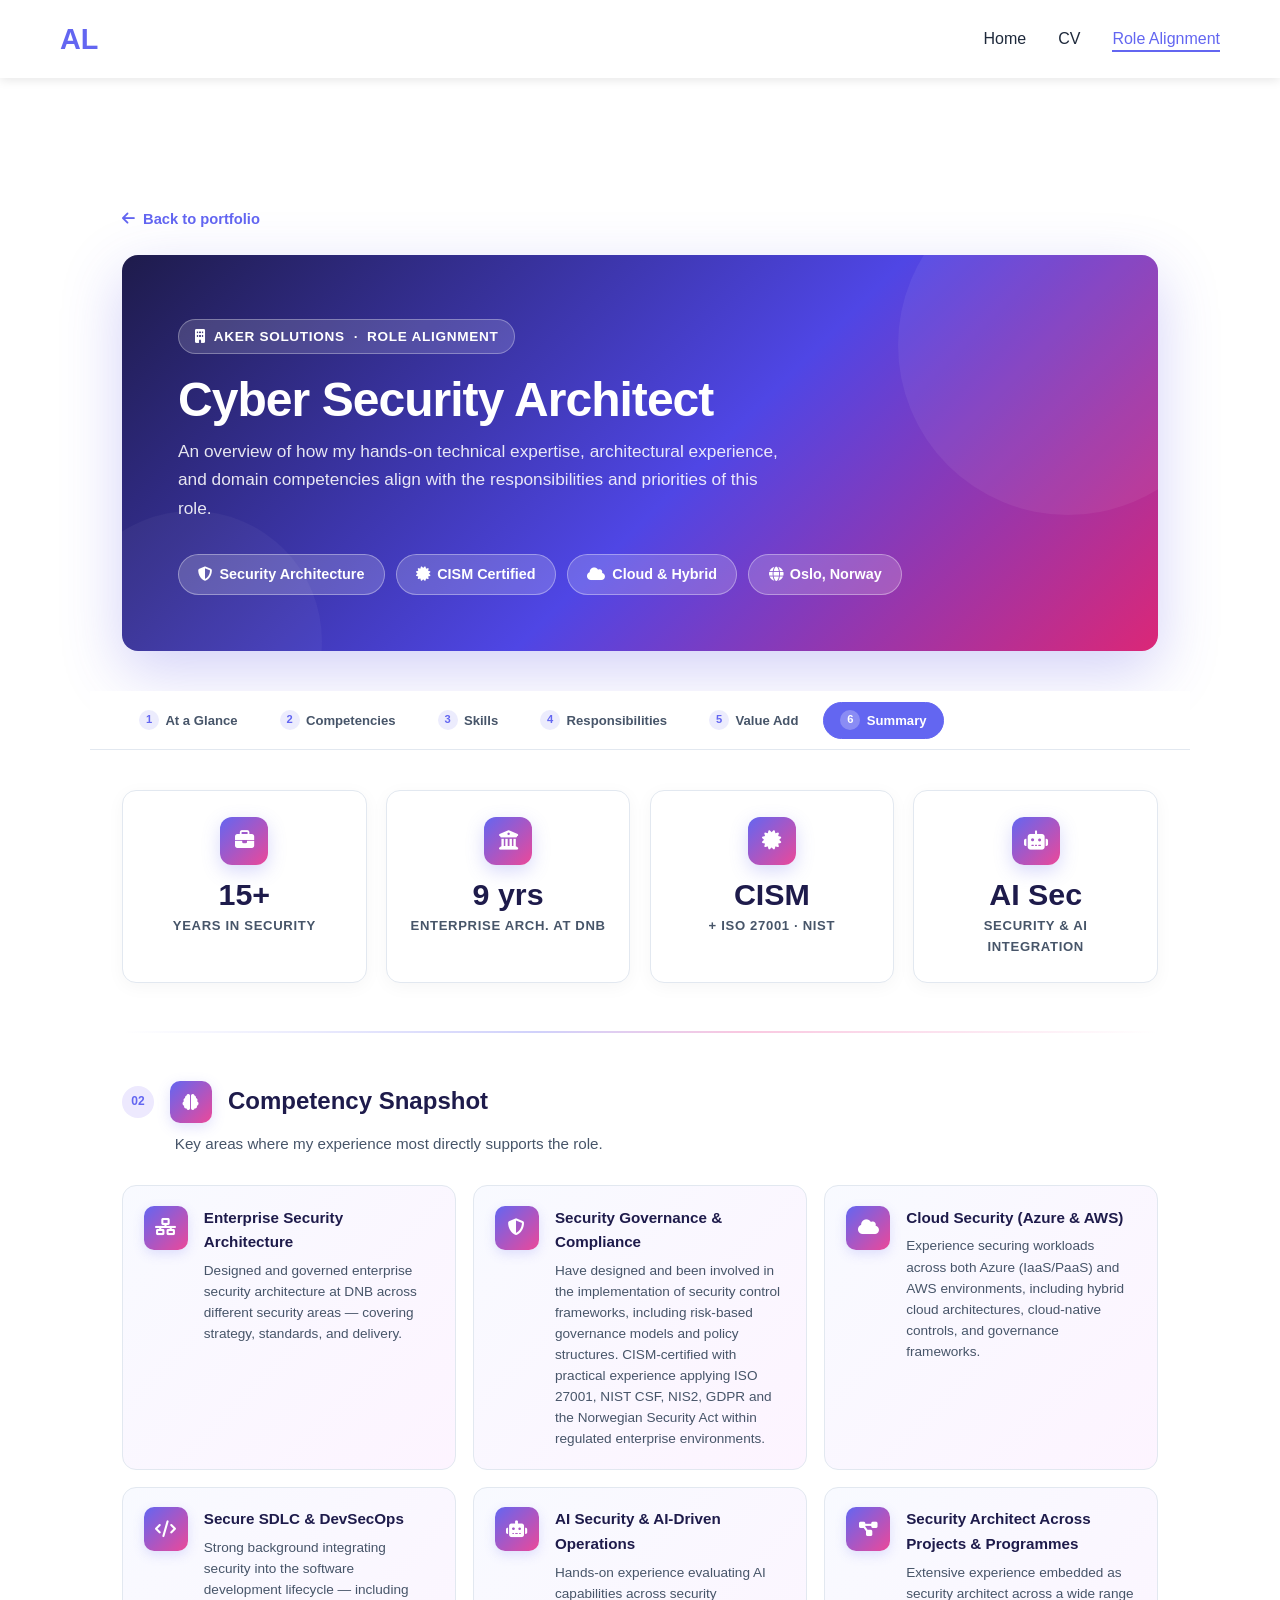
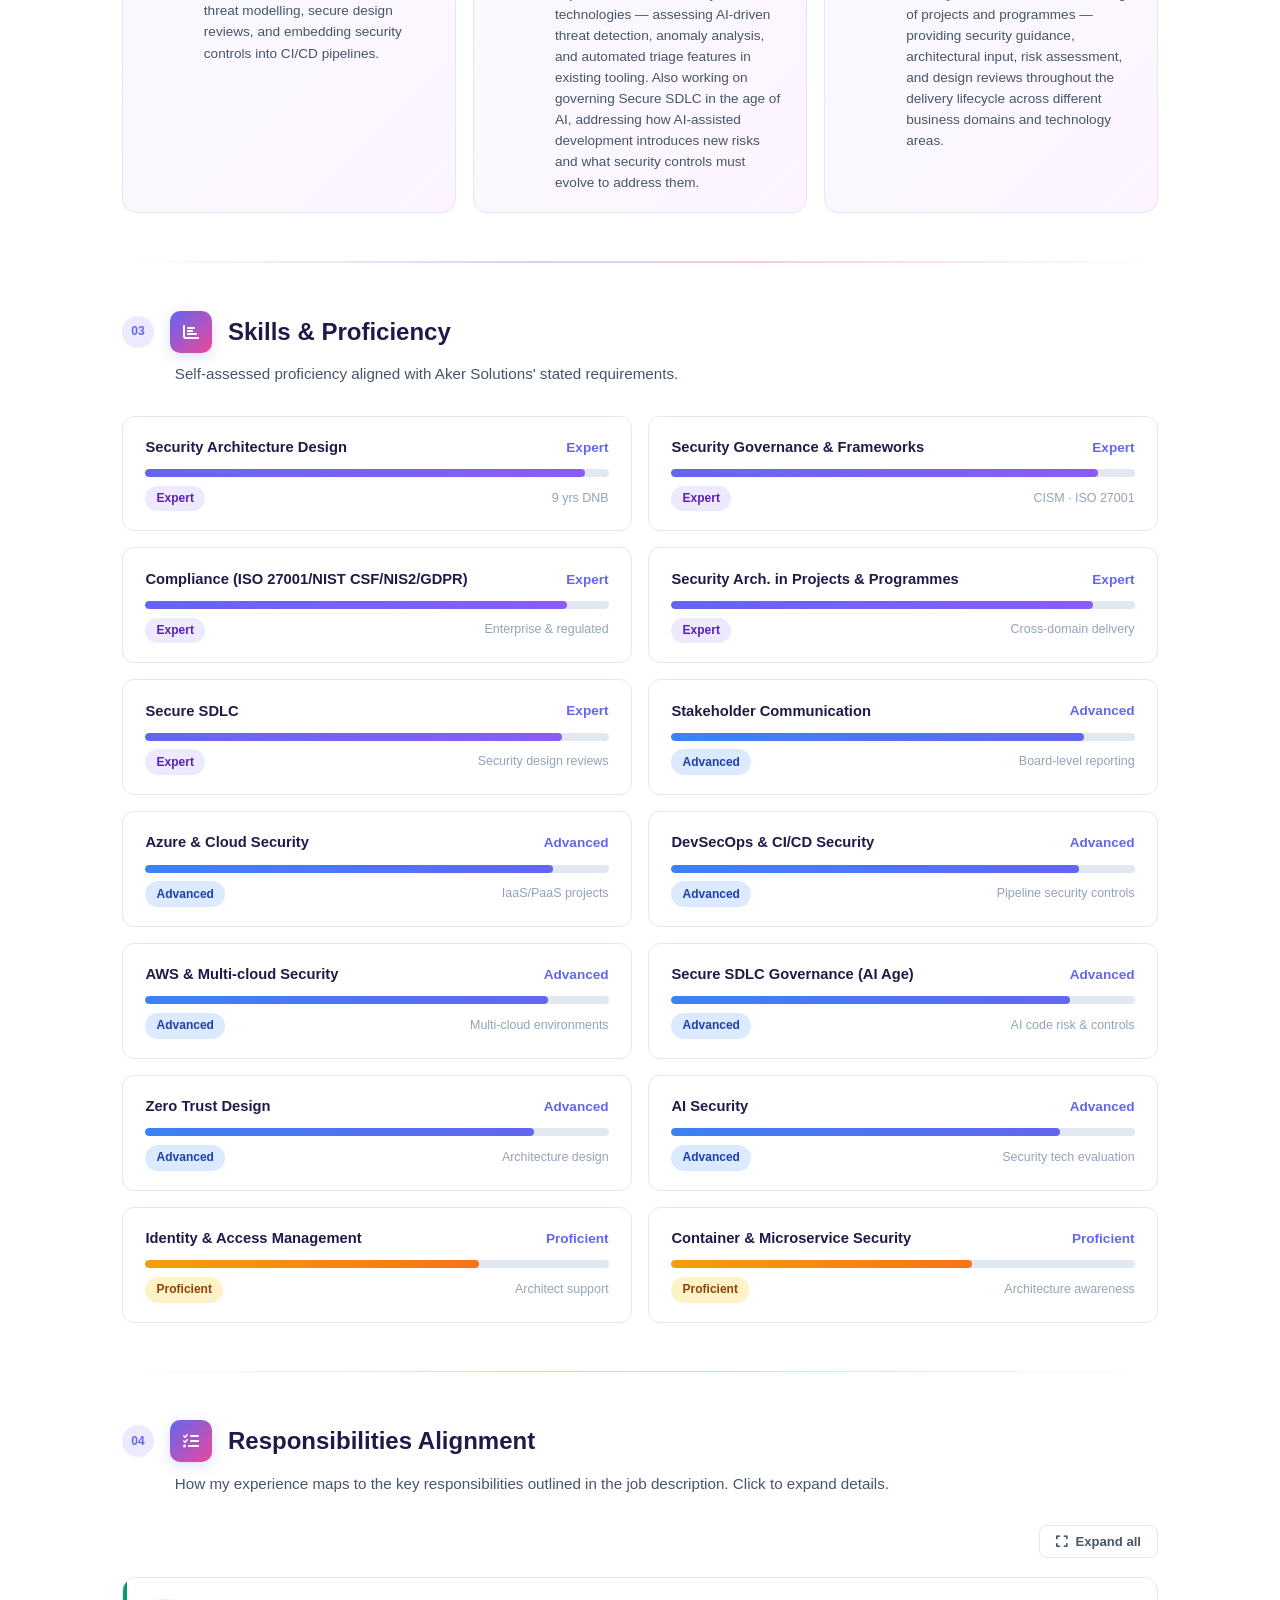
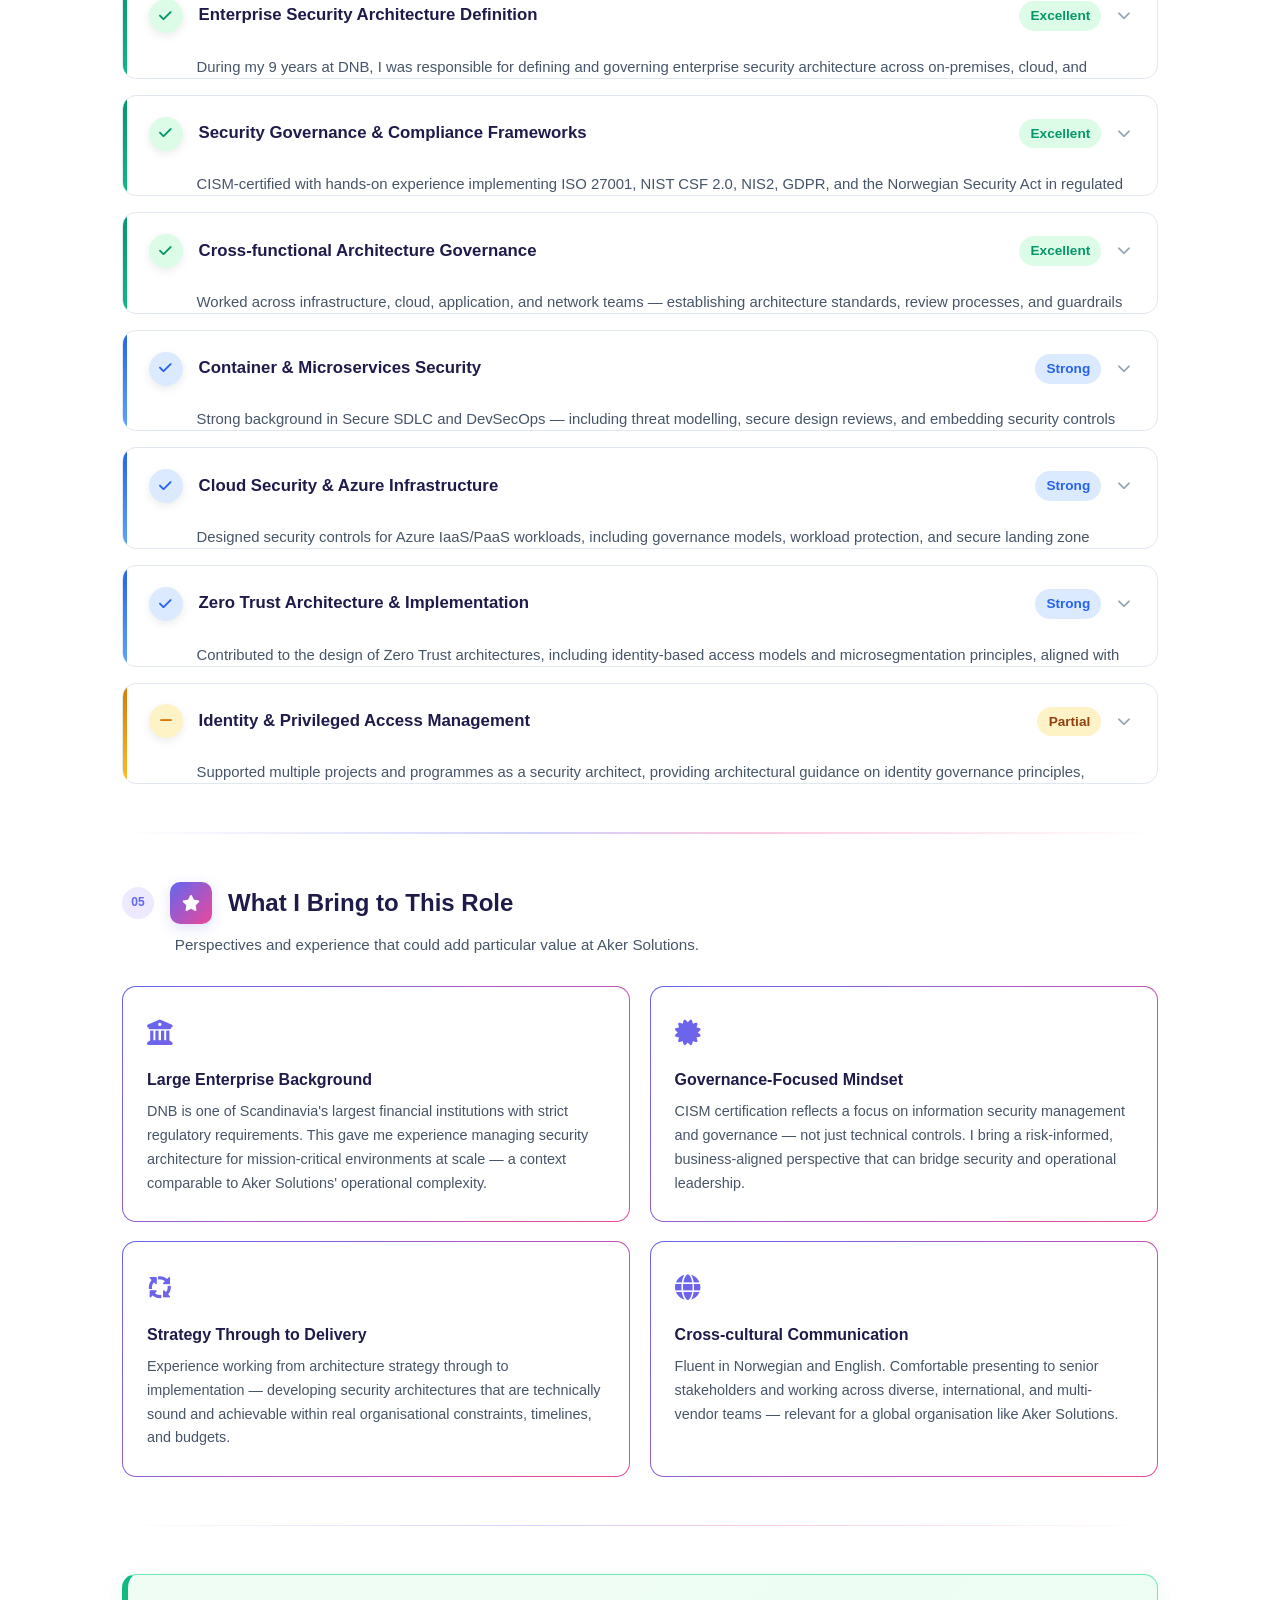
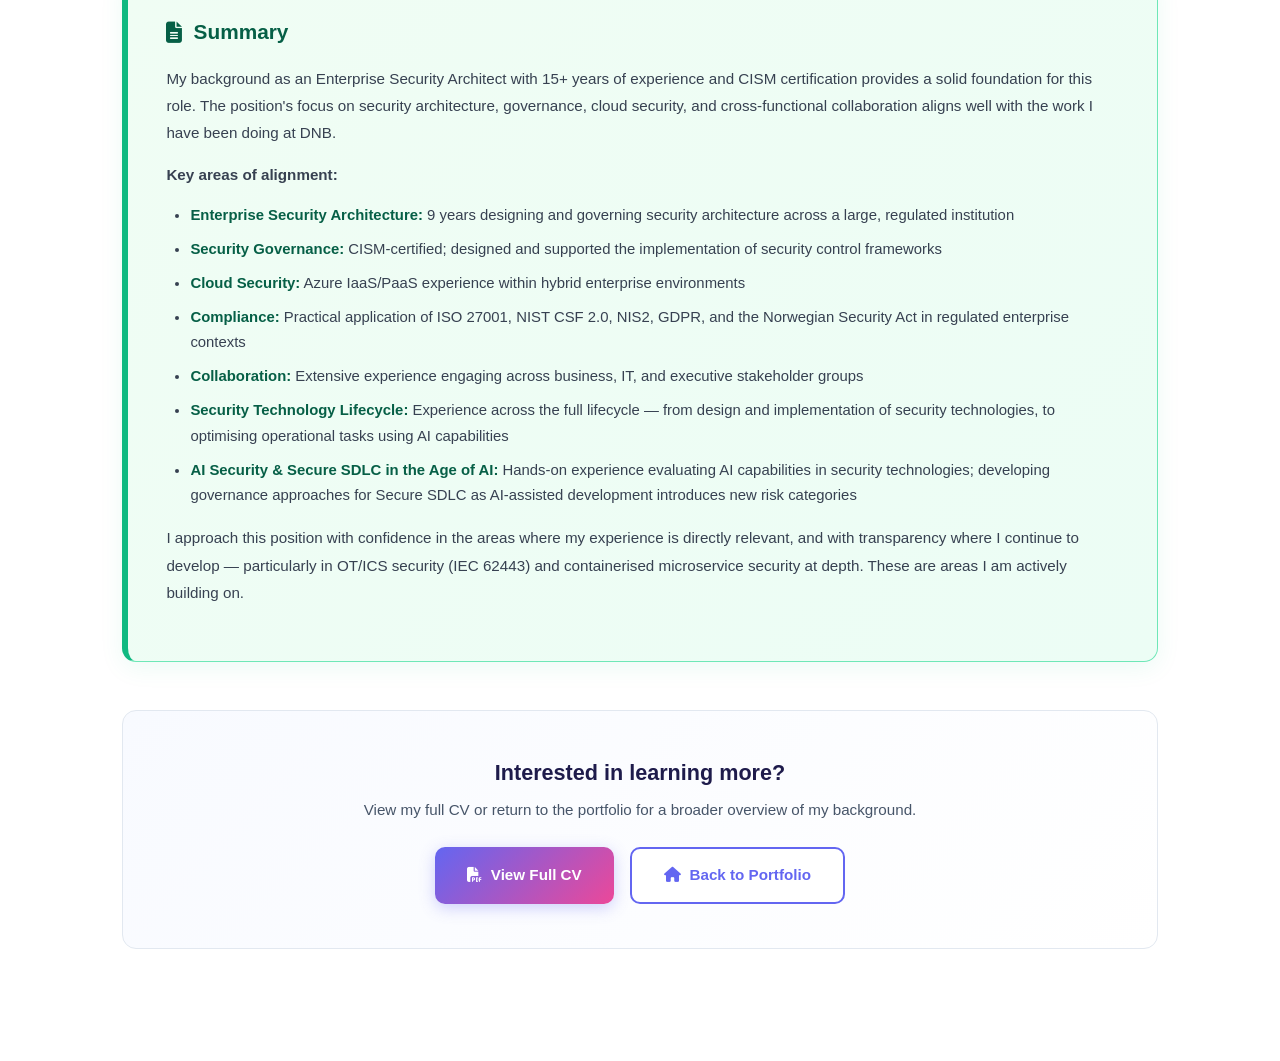
==== commit fd35ed40: "Fix section numbering to match TOC; replace percentages with qualitative labels (Expert/Advanced/Pro" ====
--- a/job-match.html
+++ b/job-match.html
@@ -760,7 +760,7 @@
         <div class="jm-divider"></div>
         <div class="jm-section jm-reveal" id="sec-competency">
             <div class="jm-section-head">
-                <div class="jm-section-num">01</div>
+                <div class="jm-section-num">02</div>
                 <div class="jm-section-icon"><i class="fas fa-brain"></i></div>
                 <h2>Competency Snapshot</h2>
             </div>
@@ -815,7 +815,7 @@
         <div class="jm-divider"></div>
         <div class="jm-section jm-reveal" id="sec-skills">
             <div class="jm-section-head">
-                <div class="jm-section-num">02</div>
+                <div class="jm-section-num">03</div>
                 <div class="jm-section-icon"><i class="fas fa-chart-bar"></i></div>
                 <h2>Skills &amp; Proficiency</h2>
             </div>
@@ -825,7 +825,7 @@
                 <div class="jm-skill-card">
                     <div class="jm-skill-card-top">
                         <span class="jm-skill-card-name">Security Architecture Design</span>
-                        <span class="jm-skill-card-pct">95%</span>
+                        <span class="jm-skill-card-pct">Expert</span>
                     </div>
                     <div class="jm-skill-bar-wrap"><div class="jm-skill-bar bar-expert" data-w="95"></div></div>
                     <div class="jm-skill-card-meta">
@@ -837,7 +837,7 @@
                 <div class="jm-skill-card">
                     <div class="jm-skill-card-top">
                         <span class="jm-skill-card-name">Security Governance &amp; Frameworks</span>
-                        <span class="jm-skill-card-pct">92%</span>
+                        <span class="jm-skill-card-pct">Expert</span>
                     </div>
                     <div class="jm-skill-bar-wrap"><div class="jm-skill-bar bar-expert" data-w="92"></div></div>
                     <div class="jm-skill-card-meta">
@@ -849,7 +849,7 @@
                 <div class="jm-skill-card">
                     <div class="jm-skill-card-top">
                         <span class="jm-skill-card-name">Compliance (ISO 27001/NIST CSF/NIS2/GDPR)</span>
-                        <span class="jm-skill-card-pct">91%</span>
+                        <span class="jm-skill-card-pct">Expert</span>
                     </div>
                     <div class="jm-skill-bar-wrap"><div class="jm-skill-bar bar-expert" data-w="91"></div></div>
                     <div class="jm-skill-card-meta">
@@ -861,7 +861,7 @@
                 <div class="jm-skill-card">
                     <div class="jm-skill-card-top">
                         <span class="jm-skill-card-name">Security Arch. in Projects &amp; Programmes</span>
-                        <span class="jm-skill-card-pct">91%</span>
+                        <span class="jm-skill-card-pct">Expert</span>
                     </div>
                     <div class="jm-skill-bar-wrap"><div class="jm-skill-bar bar-expert" data-w="91"></div></div>
                     <div class="jm-skill-card-meta">
@@ -873,7 +873,7 @@
                 <div class="jm-skill-card">
                     <div class="jm-skill-card-top">
                         <span class="jm-skill-card-name">Secure SDLC</span>
-                        <span class="jm-skill-card-pct">90%</span>
+                        <span class="jm-skill-card-pct">Expert</span>
                     </div>
                     <div class="jm-skill-bar-wrap"><div class="jm-skill-bar bar-expert" data-w="90"></div></div>
                     <div class="jm-skill-card-meta">
@@ -885,7 +885,7 @@
                 <div class="jm-skill-card">
                     <div class="jm-skill-card-top">
                         <span class="jm-skill-card-name">Stakeholder Communication</span>
-                        <span class="jm-skill-card-pct">89%</span>
+                        <span class="jm-skill-card-pct">Advanced</span>
                     </div>
                     <div class="jm-skill-bar-wrap"><div class="jm-skill-bar bar-advanced" data-w="89"></div></div>
                     <div class="jm-skill-card-meta">
@@ -897,7 +897,7 @@
                 <div class="jm-skill-card">
                     <div class="jm-skill-card-top">
                         <span class="jm-skill-card-name">Azure &amp; Cloud Security</span>
-                        <span class="jm-skill-card-pct">88%</span>
+                        <span class="jm-skill-card-pct">Advanced</span>
                     </div>
                     <div class="jm-skill-bar-wrap"><div class="jm-skill-bar bar-advanced" data-w="88"></div></div>
                     <div class="jm-skill-card-meta">
@@ -909,7 +909,7 @@
                 <div class="jm-skill-card">
                     <div class="jm-skill-card-top">
                         <span class="jm-skill-card-name">DevSecOps &amp; CI/CD Security</span>
-                        <span class="jm-skill-card-pct">88%</span>
+                        <span class="jm-skill-card-pct">Advanced</span>
                     </div>
                     <div class="jm-skill-bar-wrap"><div class="jm-skill-bar bar-advanced" data-w="88"></div></div>
                     <div class="jm-skill-card-meta">
@@ -921,7 +921,7 @@
                 <div class="jm-skill-card">
                     <div class="jm-skill-card-top">
                         <span class="jm-skill-card-name">AWS &amp; Multi-cloud Security</span>
-                        <span class="jm-skill-card-pct">87%</span>
+                        <span class="jm-skill-card-pct">Advanced</span>
                     </div>
                     <div class="jm-skill-bar-wrap"><div class="jm-skill-bar bar-advanced" data-w="87"></div></div>
                     <div class="jm-skill-card-meta">
@@ -933,7 +933,7 @@
                 <div class="jm-skill-card">
                     <div class="jm-skill-card-top">
                         <span class="jm-skill-card-name">Secure SDLC Governance (AI Age)</span>
-                        <span class="jm-skill-card-pct">86%</span>
+                        <span class="jm-skill-card-pct">Advanced</span>
                     </div>
                     <div class="jm-skill-bar-wrap"><div class="jm-skill-bar bar-advanced" data-w="86"></div></div>
                     <div class="jm-skill-card-meta">
@@ -945,7 +945,7 @@
                 <div class="jm-skill-card">
                     <div class="jm-skill-card-top">
                         <span class="jm-skill-card-name">Zero Trust Design</span>
-                        <span class="jm-skill-card-pct">84%</span>
+                        <span class="jm-skill-card-pct">Advanced</span>
                     </div>
                     <div class="jm-skill-bar-wrap"><div class="jm-skill-bar bar-advanced" data-w="84"></div></div>
                     <div class="jm-skill-card-meta">
@@ -957,7 +957,7 @@
                 <div class="jm-skill-card">
                     <div class="jm-skill-card-top">
                         <span class="jm-skill-card-name">AI Security</span>
-                        <span class="jm-skill-card-pct">84%</span>
+                        <span class="jm-skill-card-pct">Advanced</span>
                     </div>
                     <div class="jm-skill-bar-wrap"><div class="jm-skill-bar bar-advanced" data-w="84"></div></div>
                     <div class="jm-skill-card-meta">
@@ -969,7 +969,7 @@
                 <div class="jm-skill-card">
                     <div class="jm-skill-card-top">
                         <span class="jm-skill-card-name">Identity &amp; Access Management</span>
-                        <span class="jm-skill-card-pct">72%</span>
+                        <span class="jm-skill-card-pct">Proficient</span>
                     </div>
                     <div class="jm-skill-bar-wrap"><div class="jm-skill-bar bar-proficient" data-w="72"></div></div>
                     <div class="jm-skill-card-meta">
@@ -981,7 +981,7 @@
                 <div class="jm-skill-card">
                     <div class="jm-skill-card-top">
                         <span class="jm-skill-card-name">Container &amp; Microservice Security</span>
-                        <span class="jm-skill-card-pct">65%</span>
+                        <span class="jm-skill-card-pct">Proficient</span>
                     </div>
                     <div class="jm-skill-bar-wrap"><div class="jm-skill-bar bar-proficient" data-w="65"></div></div>
                     <div class="jm-skill-card-meta">
@@ -997,7 +997,7 @@
         <div class="jm-divider"></div>
         <div class="jm-section jm-reveal" id="sec-responsibilities">
             <div class="jm-section-head">
-                <div class="jm-section-num">03</div>
+                <div class="jm-section-num">04</div>
                 <div class="jm-section-icon"><i class="fas fa-list-check"></i></div>
                 <h2>Responsibilities Alignment</h2>
             </div>
@@ -1011,7 +1011,7 @@
                 <div class="jm-item-head" onclick="toggleItem(this)">
                     <div class="jm-check"><i class="fas fa-check"></i></div>
                     <div class="jm-item-title">Enterprise Security Architecture Definition</div>
-                    <span class="jm-item-pct">95%</span>
+                    <span class="jm-item-pct">Excellent</span>
                     <div class="jm-item-chevron"><i class="fas fa-chevron-down"></i></div>
                 </div>
                 <div class="jm-item-body">
@@ -1032,7 +1032,7 @@
                 <div class="jm-item-head" onclick="toggleItem(this)">
                     <div class="jm-check"><i class="fas fa-check"></i></div>
                     <div class="jm-item-title">Security Governance &amp; Compliance Frameworks</div>
-                    <span class="jm-item-pct">93%</span>
+                    <span class="jm-item-pct">Excellent</span>
                     <div class="jm-item-chevron"><i class="fas fa-chevron-down"></i></div>
                 </div>
                 <div class="jm-item-body">
@@ -1056,7 +1056,7 @@
                 <div class="jm-item-head" onclick="toggleItem(this)">
                     <div class="jm-check"><i class="fas fa-check"></i></div>
                     <div class="jm-item-title">Cross-functional Architecture Governance</div>
-                    <span class="jm-item-pct">92%</span>
+                    <span class="jm-item-pct">Excellent</span>
                     <div class="jm-item-chevron"><i class="fas fa-chevron-down"></i></div>
                 </div>
                 <div class="jm-item-body">
@@ -1079,7 +1079,7 @@
                 <div class="jm-item-head" onclick="toggleItem(this)">
                     <div class="jm-check"><i class="fas fa-check"></i></div>
                     <div class="jm-item-title">Container &amp; Microservices Security</div>
-                    <span class="jm-item-pct">89%</span>
+                    <span class="jm-item-pct">Strong</span>
                     <div class="jm-item-chevron"><i class="fas fa-chevron-down"></i></div>
                 </div>
                 <div class="jm-item-body">
@@ -1102,7 +1102,7 @@
                 <div class="jm-item-head" onclick="toggleItem(this)">
                     <div class="jm-check"><i class="fas fa-check"></i></div>
                     <div class="jm-item-title">Cloud Security &amp; Azure Infrastructure</div>
-                    <span class="jm-item-pct">88%</span>
+                    <span class="jm-item-pct">Strong</span>
                     <div class="jm-item-chevron"><i class="fas fa-chevron-down"></i></div>
                 </div>
                 <div class="jm-item-body">
@@ -1123,7 +1123,7 @@
                 <div class="jm-item-head" onclick="toggleItem(this)">
                     <div class="jm-check"><i class="fas fa-check"></i></div>
                     <div class="jm-item-title">Zero Trust Architecture &amp; Implementation</div>
-                    <span class="jm-item-pct">84%</span>
+                    <span class="jm-item-pct">Strong</span>
                     <div class="jm-item-chevron"><i class="fas fa-chevron-down"></i></div>
                 </div>
                 <div class="jm-item-body">
@@ -1144,7 +1144,7 @@
                 <div class="jm-item-head" onclick="toggleItem(this)">
                     <div class="jm-check"><i class="fas fa-minus"></i></div>
                     <div class="jm-item-title">Identity &amp; Privileged Access Management</div>
-                    <span class="jm-item-pct">65%</span>
+                    <span class="jm-item-pct">Partial</span>
                     <div class="jm-item-chevron"><i class="fas fa-chevron-down"></i></div>
                 </div>
                 <div class="jm-item-body">
@@ -1167,7 +1167,7 @@
         <div class="jm-divider"></div>
         <div class="jm-section jm-reveal" id="sec-value">
             <div class="jm-section-head">
-                <div class="jm-section-num">04</div>
+                <div class="jm-section-num">05</div>
                 <div class="jm-section-icon"><i class="fas fa-star"></i></div>
                 <h2>What I Bring to This Role</h2>
             </div>
